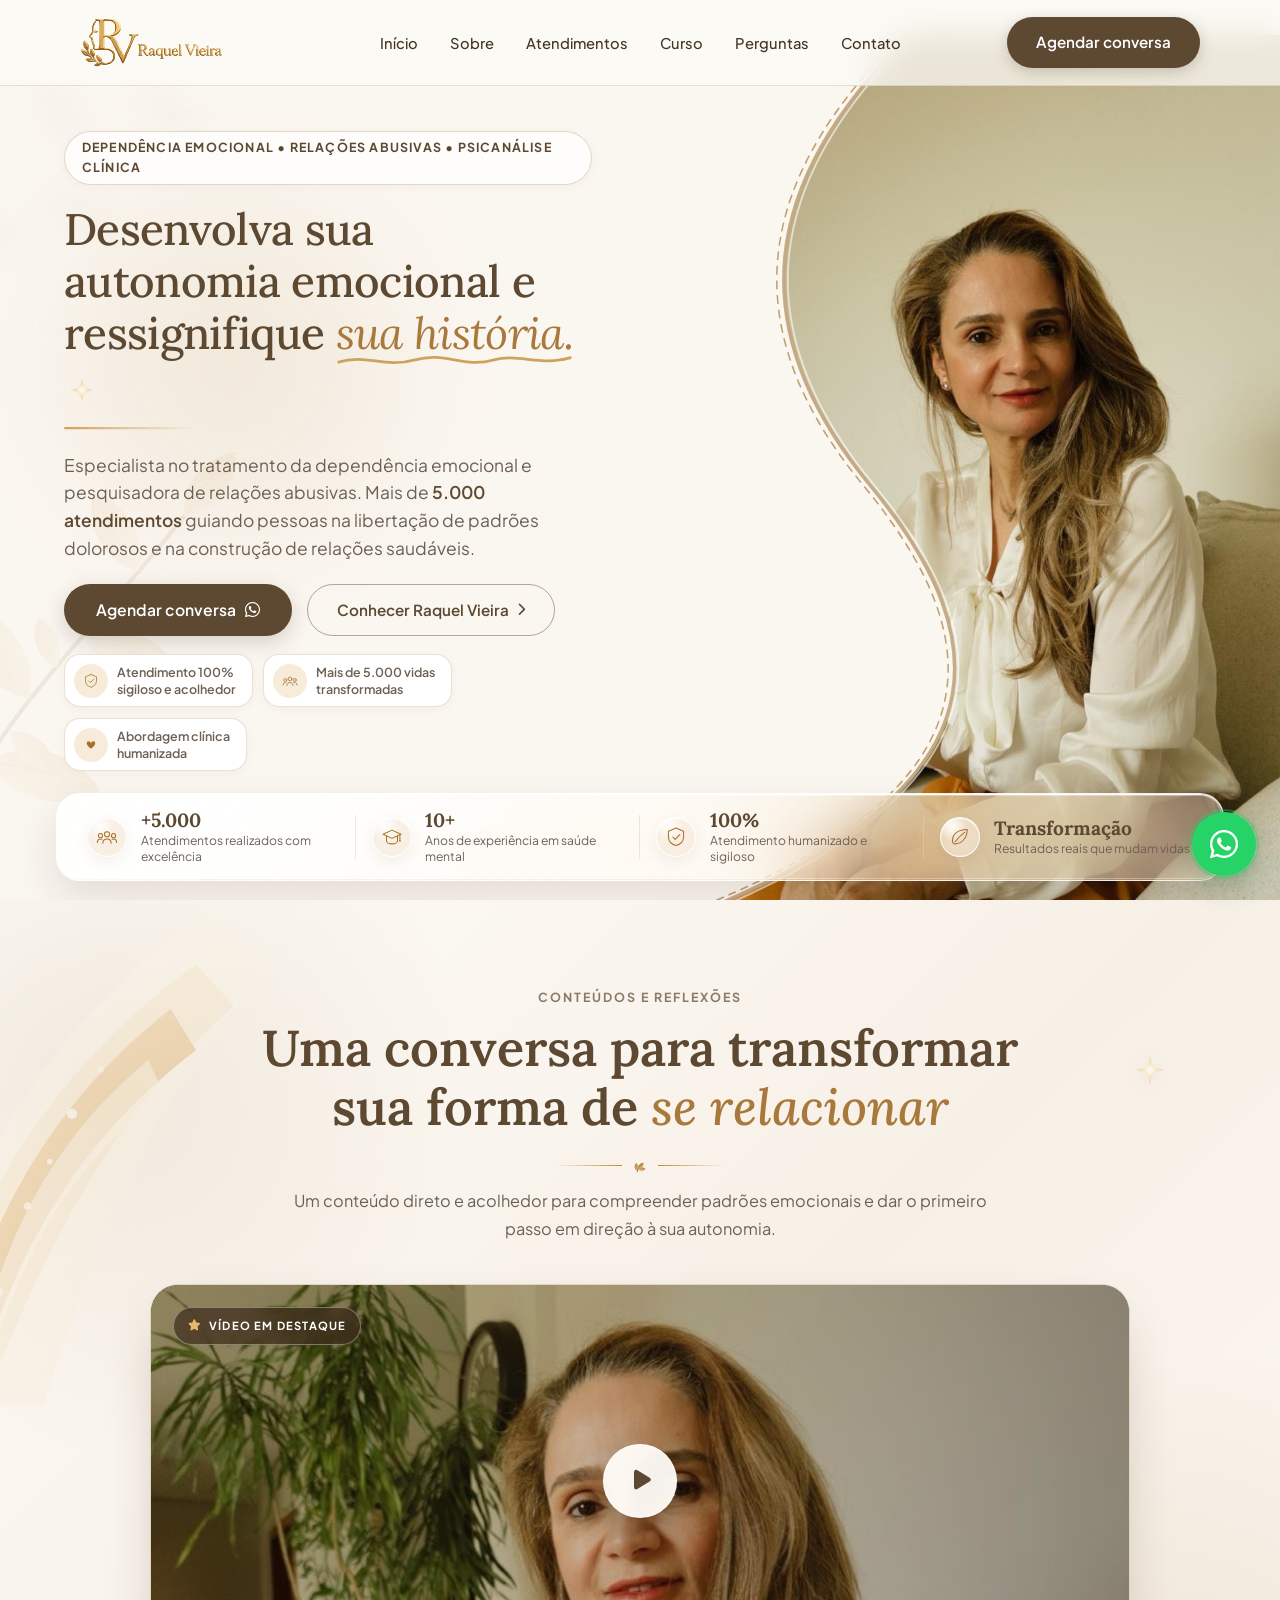
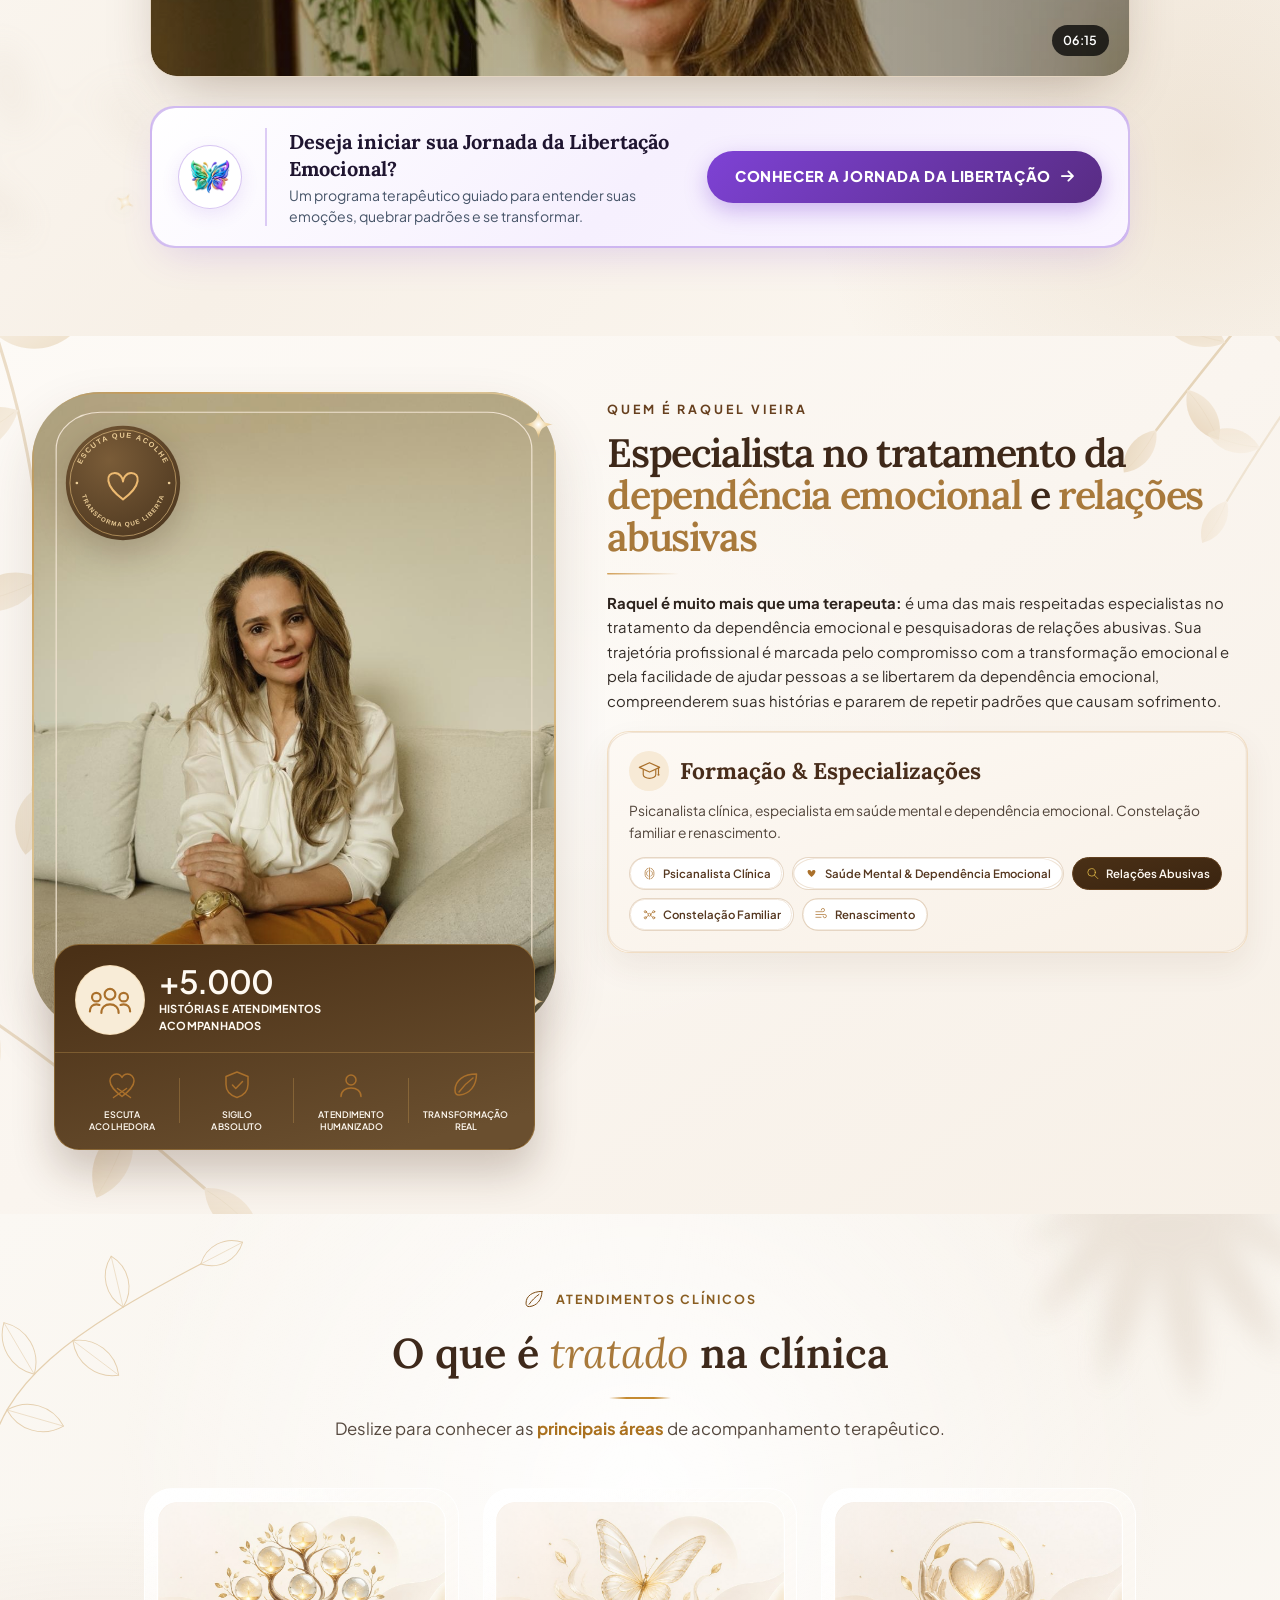
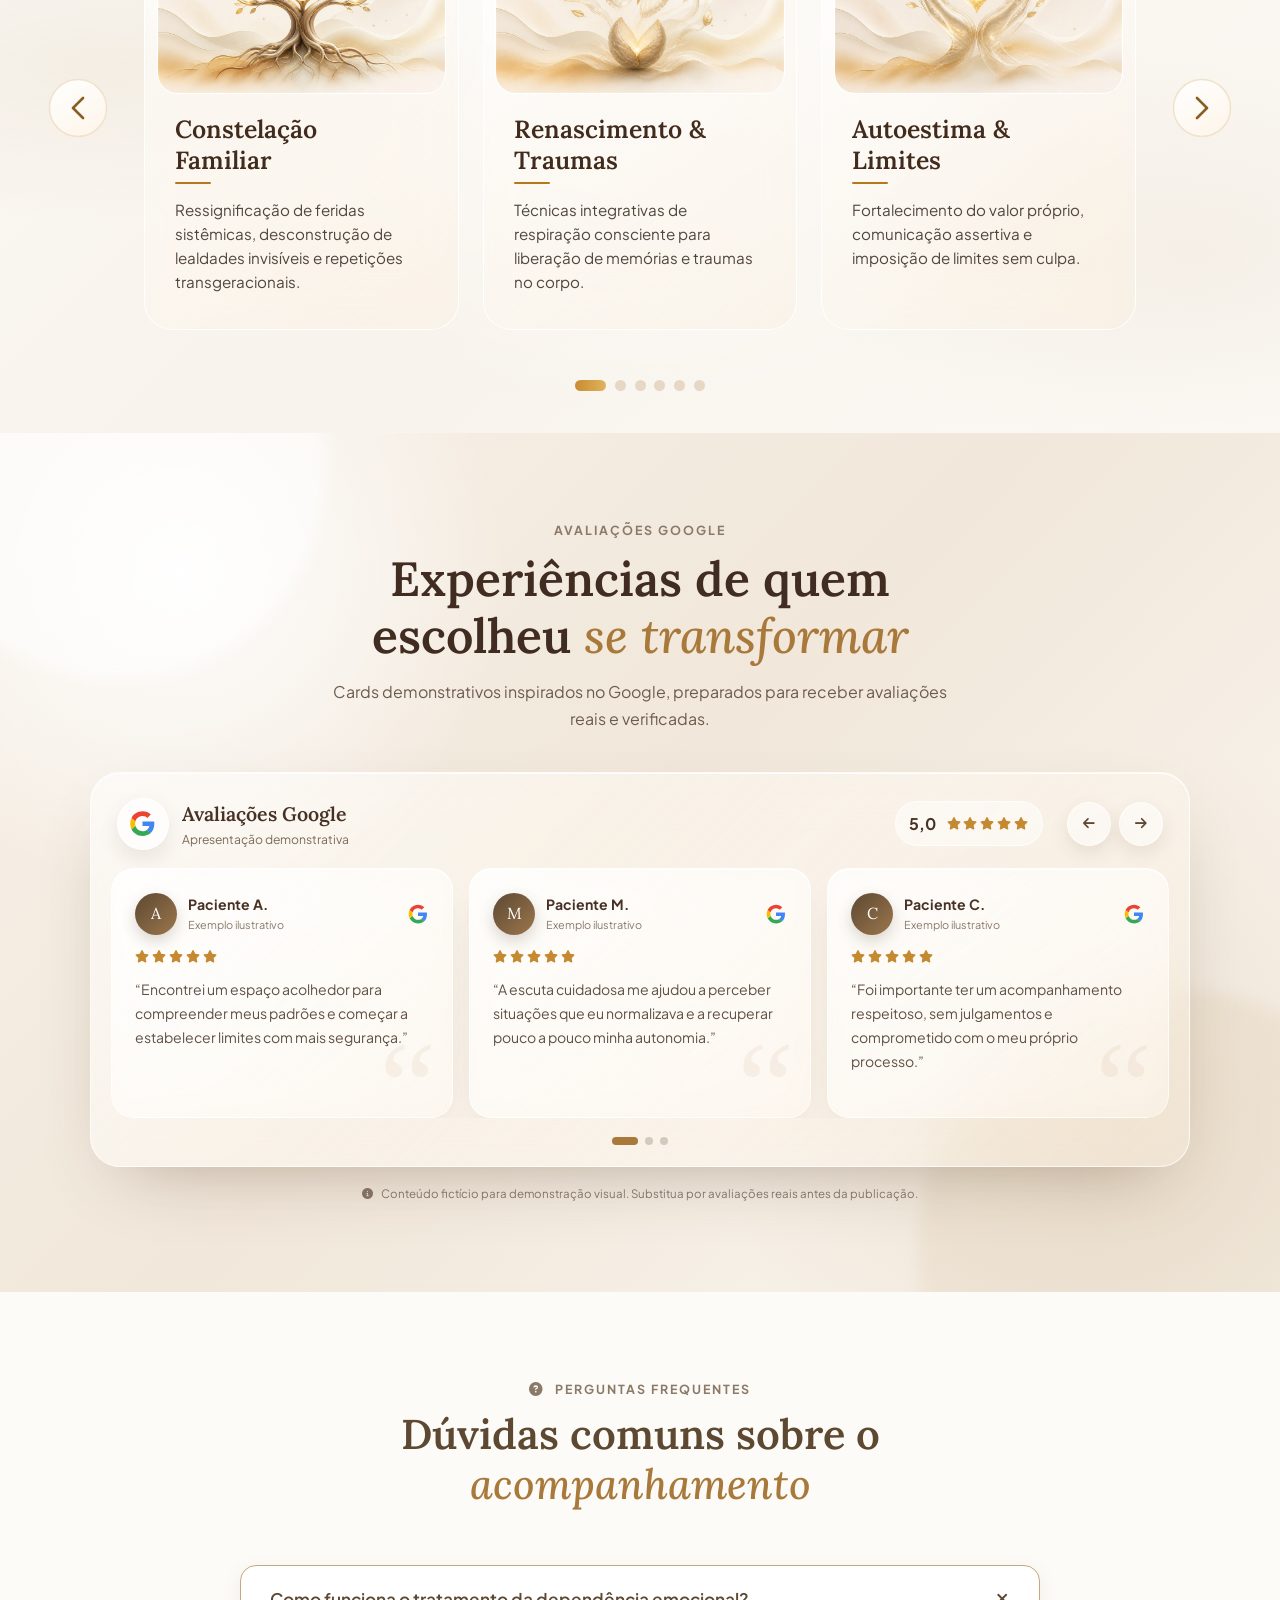
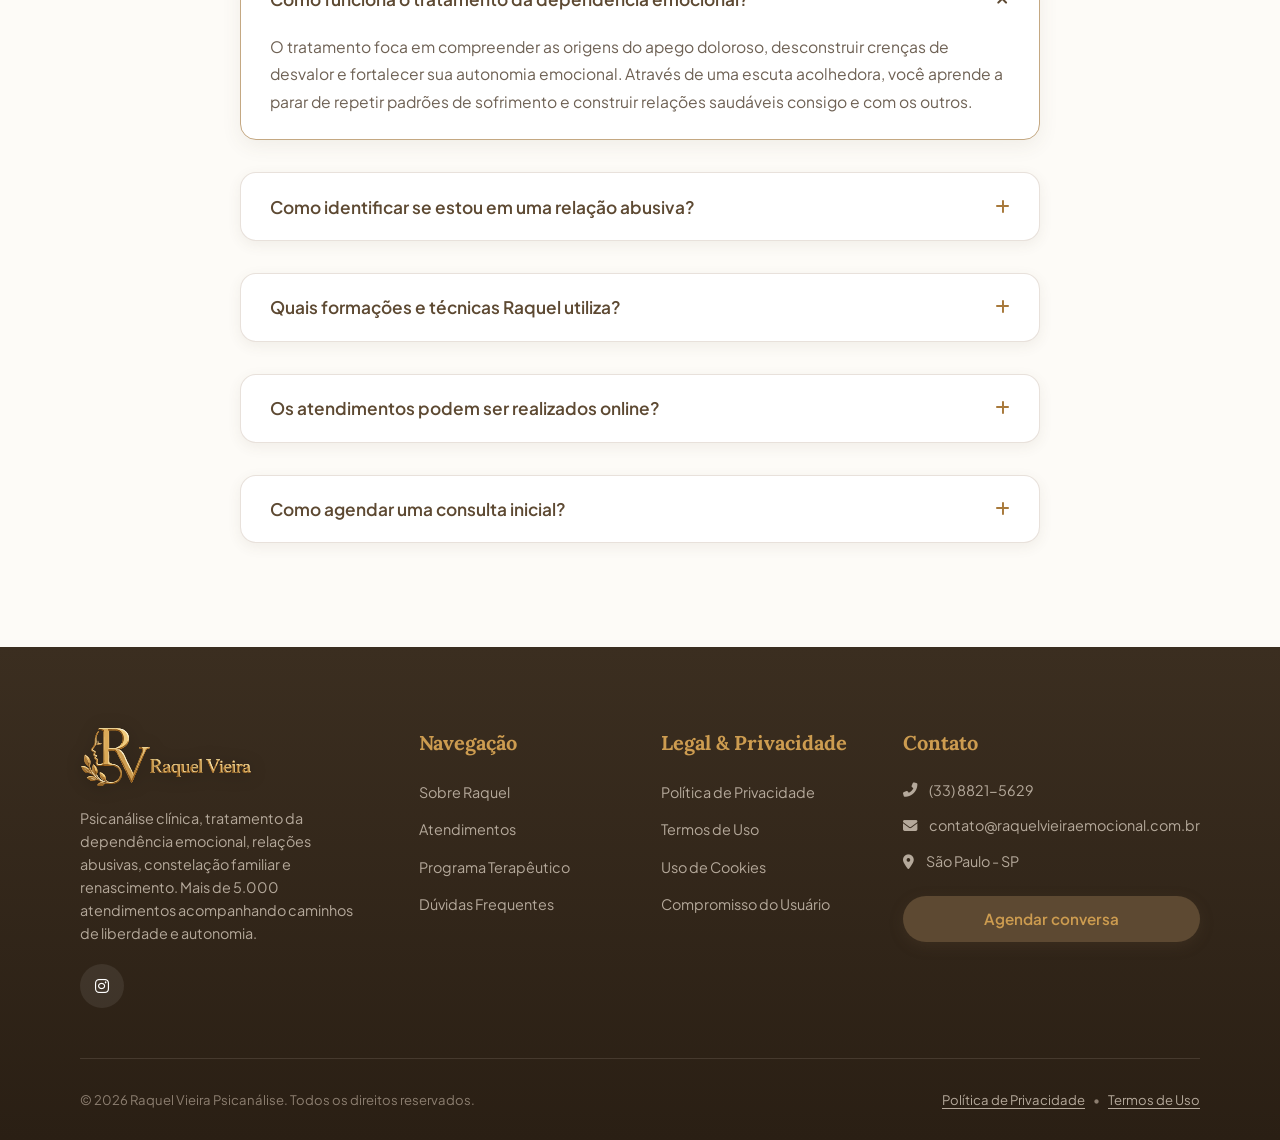
==== index.html @ 70c0dc6d "coloquei a imagem" ====
<!doctype html>
<html lang="pt-BR">
  <head>
    <meta charset="UTF-8" />
    <meta name="viewport" content="width=device-width, initial-scale=1.0" />
    <title>Raquel Vieira | Psicanálise & Acolhimento</title>
    <meta
      name="description"
      content="Um espaço de acolhimento para você se escutar e se transformar. Psicanálise com sensibilidade, ética e presença com Raquel Vieira."
    />

    <!-- Google Fonts -->
    <link rel="preconnect" href="https://fonts.googleapis.com" />
    <link rel="preconnect" href="https://fonts.gstatic.com" crossorigin />
    <link
      href="https://fonts.googleapis.com/css2?family=Lora:ital,wght@0,400;0,500;0,600;1,400;1,500&family=Libre+Caslon+Text:ital,wght@0,400;0,700;1,400&family=Plus+Jakarta+Sans:wght@300;400;500;600;700&family=Manrope:wght@300;400;500;600;700;800&display=swap"
      rel="stylesheet"
    />

    <!-- FontAwesome Icons -->
    <link rel="stylesheet" href="https://cdnjs.cloudflare.com/ajax/libs/font-awesome/6.4.0/css/all.min.css" />

    <!-- Main Stylesheet -->
    <link rel="stylesheet" href="css/styles.css" />
  </head>

  <body>
    <!-- Header & Navigation -->
    <header class="header" id="header">
      <div class="container header-container">
        <a href="#" class="logo-wrapper" title="Raquel Vieira Psicanálise">
          <img src="assets/svg/marca/raquel-vieira-logo.svg" alt="Logo Raquel Vieira" class="logo-img" />
        </a>

        <nav class="nav-center">
          <ul class="nav-menu" id="navMenu">
            <li><a href="#hero" class="nav-link">Início</a></li>
            <li><a href="#sobre" class="nav-link">Sobre</a></li>
            <li><a href="#atendimentos" class="nav-link">Atendimentos</a></li>
            <li><a href="pages/index.html" class="nav-link">Curso</a></li>
            <li><a href="#perguntas" class="nav-link">Perguntas</a></li>
            <li><a href="#contato" class="nav-link">Contato</a></li>
            <li class="mobile-cta-only">
              <a href="#" class="btn btn-primary js-open-appointment">Agendar conversa</a>
            </li>
          </ul>
        </nav>

        <div class="header-right">
          <a href="#" class="btn btn-primary header-cta-btn js-open-appointment">Agendar conversa</a>
          <button class="mobile-toggle" id="mobileToggle" aria-label="Abrir menu">
            <i class="fas fa-bars"></i>
          </button>
        </div>
      </div>
    </header>

    <main class="page-sections">
      <!-- Hero Section (Remodeled Full Width - Strict 100vh Viewport Fit) -->
      <section class="hero-full" id="hero">
        <!-- SVG ClipPath for Image S-Curve Contour -->
        <svg width="0" height="0" style="position: absolute; pointer-events: none">
          <defs>
            <clipPath id="sCurveClip" clipPathUnits="objectBoundingBox">
              <path d="M 0.12,0 C 0.02,0.32 0.20,0.68 0.03,1 L 1,1 L 1,0 Z" />
            </clipPath>
          </defs>
        </svg>

        <div class="hero-main-wrapper">
          <!-- Left Content Column -->
          <div class="hero-left-col">
            <!-- Background Ambient Glow & Botanical Shadow Decors -->
            <div class="hero-ambient-glow" aria-hidden="true"></div>
            <img src="assets/svg/compartilhados/sombra-folhas-suave.svg" alt="" class="hero-ambient-foliage" aria-hidden="true" />
            <img src="assets/svg/hero/ramo-dourado-grande.svg" alt="" class="hero-ambient-branch" aria-hidden="true" />

            <div class="hero-left-inner">
              <div class="hero-tag-pill">
                <span>DEPENDÊNCIA EMOCIONAL • RELAÇÕES ABUSIVAS • PSICANÁLISE CLÍNICA</span>
              </div>

              <h1 class="hero-title-main">
                Desenvolva sua<br />
                autonomia emocional e<br />
                ressignifique <span class="highlight-gold">sua história.</span>
                <img src="assets/svg/compartilhados/sparkle.svg" alt="" class="hero-sparkle hero-sparkle-title" aria-hidden="true" />
              </h1>

              <!-- Right Photo Column (Image Layered Behind Badges & Curve Separator Overlay) -->
              <div class="hero-right-col">
                <div class="hero-photo-container">
                  <!-- Background Photo Layer -->
                  <img src="imagens/raquel-hero.jpg" alt="Dra. Raquel Vieira - Psicanalista Especialista" class="hero-photo-img bg-photo" />

                  <!-- Organic S-Curve Partition Overlay -->
                  <div class="hero-curve-separator">
                    <svg class="curve-svg" viewBox="0 0 400 800" preserveAspectRatio="none" xmlns="http://www.w3.org/2000/svg">
                      <!-- Solid Background Filler Matching Left Column -->
                      <path d="M0,0 L270,0 C120,130 100,260 230,400 C360,540 380,680 0,800 L0,800 Z" fill="#faf6f0" />
                      <!-- Primary Elegant Gold Contour Stroke -->
                      <path d="M270,0 C120,130 100,260 230,400 C360,540 380,680 0,800" stroke="#c4a882" stroke-width="3.5" fill="none" opacity="0.95" />
                      <!-- Secondary Delicate Dashed Accent Contour -->
                      <path
                        d="M263,0 C113,130 93,260 223,400 C353,540 373,680 0,795"
                        stroke="#a8793b"
                        stroke-width="1.5"
                        stroke-dasharray="8 5"
                        fill="none"
                        opacity="0.7"
                      />
                      <!-- Soft White Inner Highlight Glow Line -->
                      <path d="M274,0 C124,130 104,260 234,400 C364,540 384,680 0,804" stroke="#ffffff" stroke-width="1.8" fill="none" opacity="0.6" />
                    </svg>
                  </div>
                </div>
              </div>

              <p class="hero-subtitle-text">
                Especialista no tratamento da dependência emocional e pesquisadora de relações abusivas. Mais de
                <strong>5.000 atendimentos</strong> guiando pessoas na libertação de padrões dolorosos e na construção de relações saudáveis.
              </p>

              <div class="hero-cta-group">
                <a href="#" class="btn btn-hero-primary js-open-appointment"> Agendar conversa <i class="fab fa-whatsapp whatsapp-icon"></i> </a>
                <a href="#sobre" class="btn btn-hero-outline">
                  Conhecer Raquel Vieira
                  <i class="fas fa-chevron-right arrow-icon"></i>
                </a>
              </div>

              <div class="hero-trust-badges">
                <div class="hero-trust-badge">
                  <span class="trust-badge-icon"><img src="assets/svg/compartilhados/icone-sigilo.svg" alt="" width="16" height="16" /></span>
                  <span class="trust-badge-text">Atendimento 100%<br />sigiloso e acolhedor</span>
                </div>
                <div class="hero-trust-badge">
                  <span class="trust-badge-icon"><img src="assets/svg/compartilhados/icone-grupo.svg" alt="" width="16" height="16" /></span>
                  <span class="trust-badge-text">Mais de 5.000 vidas<br />transformadas</span>
                </div>
                <div class="hero-trust-badge">
                  <span class="trust-badge-icon"><img src="assets/svg/sobre/icone-coracao-solido.svg" alt="" width="16" height="16" /></span>
                  <span class="trust-badge-text">Abordagem clínica<br />humanizada</span>
                </div>
              </div>
            </div>
          </div>
        </div>

        <!-- Integrated Bottom Statistics Floating Bar -->
        <div class="container hero-stats-container">
          <div class="hero-stats-bar">
            <!-- Stat Item 1 -->
            <div class="hero-stat-card">
              <div class="stat-icon-circle">
                <img src="assets/svg/compartilhados/icone-grupo.svg" alt="" width="22" height="22" />
              </div>
              <div class="stat-details">
                <h3 class="stat-main-val">+5.000</h3>
                <p class="stat-sub-text">Atendimentos realizados com excelência</p>
              </div>
            </div>

            <!-- Stat Item 2 -->
            <div class="hero-stat-card">
              <div class="stat-icon-circle">
                <img src="assets/svg/compartilhados/icone-formatura.svg" alt="" width="22" height="22" />
              </div>
              <div class="stat-details">
                <h3 class="stat-main-val">10+</h3>
                <p class="stat-sub-text">Anos de experiência em saúde mental</p>
              </div>
            </div>

            <!-- Stat Item 3 -->
            <div class="hero-stat-card">
              <div class="stat-icon-circle">
                <img src="assets/svg/compartilhados/icone-sigilo.svg" alt="" width="22" height="22" />
              </div>
              <div class="stat-details">
                <h3 class="stat-main-val">100%</h3>
                <p class="stat-sub-text">Atendimento humanizado e sigiloso</p>
              </div>
            </div>

            <!-- Stat Item 4 -->
            <div class="hero-stat-card">
              <div class="stat-icon-circle">
                <img src="assets/svg/compartilhados/icone-folha.svg" alt="" width="22" height="22" />
              </div>
              <div class="stat-details">
                <h3 class="stat-main-val">Transformação</h3>
                <p class="stat-sub-text">Resultados reais que mudam vidas</p>
              </div>
            </div>
          </div>
        </div>
      </section>

      <!-- Clinic Treatments Carousel Section (Redesigned from reference) -->
      <section class="clinic-carousel-section" id="atendimentos">
        <!-- Botanical Leaf Watermarks -->
        <img src="assets/svg/compartilhados/ramo-contorno.svg" alt="" class="section-leaf-watermark leaf-wm-left" />
        <img src="assets/svg/compartilhados/sombra-palmeira.svg" alt="" class="section-leaf-watermark leaf-wm-right" />

        <div class="container">
          <div class="section-header-center">
            <span class="section-tag">
              <img src="assets/svg/tratamentos/icone-folha.svg" alt="" class="tag-svg-icon" />
              ATENDIMENTOS CLÍNICOS
            </span>
            <h2 class="section-title">O que é <span class="highlight-gold">tratado</span> na clínica</h2>
            <p class="section-subtitle-center">Deslize para conhecer as <strong>principais áreas</strong> de acompanhamento terapêutico.</p>
          </div>

          <div class="carousel-wrapper">
            <button class="carousel-control prev-btn" id="carouselPrev" aria-label="Anterior">
              <img src="assets/svg/tratamentos/botao-anterior.svg" alt="" />
            </button>

            <div class="carousel-track-container" id="carouselTrackContainer">
              <div class="carousel-track" id="carouselTrack">
                <!-- Slide 1: Constelação Familiar -->
                <div class="carousel-slide">
                  <div class="treatment-card">
                    <div class="treatment-visual">
                      <img
                        src="imagens/tratamentos/constelacao-familiar.jpg"
                        alt="Árvore de vidro simbolizando vínculos entre gerações"
                        loading="lazy"
                        decoding="async"
                      />
                    </div>
                    <div class="treatment-card-body">
                      <h3 class="treatment-title">Constelação<br />Familiar</h3>
                      <div class="treatment-title-line"></div>
                      <p class="treatment-desc">Ressignificação de feridas sistêmicas, desconstrução de lealdades invisíveis e repetições transgeracionais.</p>
                    </div>
                  </div>
                </div>

                <!-- Slide 2: Renascimento & Traumas -->
                <div class="carousel-slide">
                  <div class="treatment-card">
                    <div class="treatment-visual">
                      <img src="imagens/tratamentos/renascimento-traumas.jpg" alt="Borboleta de vidro emergindo de um casulo" loading="lazy" decoding="async" />
                    </div>
                    <div class="treatment-card-body">
                      <h3 class="treatment-title">Renascimento &<br />Traumas</h3>
                      <div class="treatment-title-line"></div>
                      <p class="treatment-desc">Técnicas integrativas de respiração consciente para liberação de memórias e traumas no corpo.</p>
                    </div>
                  </div>
                </div>

                <!-- Slide 3: Autoestima & Limites -->
                <div class="carousel-slide">
                  <div class="treatment-card">
                    <div class="treatment-visual">
                      <img
                        src="imagens/tratamentos/autoestima-limites.jpg"
                        alt="Mãos de vidro protegendo um coração luminoso"
                        loading="lazy"
                        decoding="async"
                      />
                    </div>
                    <div class="treatment-card-body">
                      <h3 class="treatment-title">Autoestima &<br />Limites</h3>
                      <div class="treatment-title-line"></div>
                      <p class="treatment-desc">Fortalecimento do valor próprio, comunicação assertiva e imposição de limites sem culpa.</p>
                    </div>
                  </div>
                </div>

                <!-- Slide 4: Dependência Emocional -->
                <div class="carousel-slide">
                  <div class="treatment-card">
                    <div class="treatment-visual">
                      <img
                        src="imagens/tratamentos/dependencia-emocional.jpg"
                        alt="Laços de vidro se abrindo em caminhos independentes"
                        loading="lazy"
                        decoding="async"
                      />
                    </div>
                    <div class="treatment-card-body">
                      <h3 class="treatment-title">Dependência<br />Emocional</h3>
                      <div class="treatment-title-line"></div>
                      <p class="treatment-desc">Libertação de apegos dolorosos, resgate da autonomia e superação do medo de ficar sós.</p>
                    </div>
                  </div>
                </div>

                <!-- Slide 5: Relações Abusivas -->
                <div class="carousel-slide">
                  <div class="treatment-card">
                    <div class="treatment-visual">
                      <img src="imagens/tratamentos/relacoes-abusivas.jpg" alt="Escudo de vidro protegendo um novo ramo" loading="lazy" decoding="async" />
                    </div>
                    <div class="treatment-card-body">
                      <h3 class="treatment-title">Relações<br />Abusivas</h3>
                      <div class="treatment-title-line"></div>
                      <p class="treatment-desc">Identificação de manipulações (gaslighting), quebra de ciclos nocivos e reconstrução da identidade.</p>
                    </div>
                  </div>
                </div>

                <!-- Slide 6: Psicanálise & Ansiedade -->
                <div class="carousel-slide">
                  <div class="treatment-card">
                    <div class="treatment-visual">
                      <img
                        src="imagens/tratamentos/psicanalise-ansiedade.jpg"
                        alt="Silhueta de vidro com pensamentos se tornando serenos"
                        loading="lazy"
                        decoding="async"
                      />
                    </div>
                    <div class="treatment-card-body">
                      <h3 class="treatment-title">Psicanálise &<br />Ansiedade</h3>
                      <div class="treatment-title-line"></div>
                      <p class="treatment-desc">Investigação de causas inconscientes, angústias profundas e manejo do estado de alerta constante.</p>
                    </div>
                  </div>
                </div>
              </div>
            </div>

            <button class="carousel-control next-btn" id="carouselNext" aria-label="Próximo">
              <img src="assets/svg/tratamentos/botao-proximo.svg" alt="" />
            </button>
          </div>

          <!-- Pagination Dots -->
          <div class="carousel-dots" id="carouselDots"></div>
        </div>
      </section>

      <!-- About Section (Redesigned) -->
      <section class="about" id="sobre">
        <div class="container about-grid">
          <div class="about-img-col">
            <div class="about-img-box">
              <div class="about-rotating-seal">
                <img src="assets/svg/sobre/selo-circular.svg" alt="Escuta que acolhe, transforma que liberta" class="seal-svg" />
              </div>

              <img src="imagens/raquel-sobre.jpg" alt="Raquel Vieira - Especialista em Dependência Emocional" class="about-photo" />
              <img src="assets/svg/sobre/moldura-foto.svg" alt="" class="about-photo-frame" aria-hidden="true" />
              <img src="assets/svg/compartilhados/sparkle.svg" alt="" class="about-sparkle about-sparkle-top" aria-hidden="true" />
              <img src="assets/svg/compartilhados/sparkle.svg" alt="" class="about-sparkle about-sparkle-bottom" aria-hidden="true" />

              <div class="about-profile-panel">
                <div class="about-experience-badge">
                  <div class="exp-icon">
                    <img src="assets/svg/compartilhados/icone-grupo.svg" alt="" aria-hidden="true" />
                  </div>
                  <div>
                    <span class="exp-number">+5.000</span>
                    <span class="exp-text">HISTÓRIAS E ATENDIMENTOS ACOMPANHADOS</span>
                  </div>
                </div>

                <div class="about-values-row">
                  <div class="about-value-item">
                    <div class="about-value-icon">
                      <img src="assets/svg/sobre/icone-escuta-acolhedora.svg" alt="" aria-hidden="true" />
                    </div>
                    <span>ESCUTA<br />ACOLHEDORA</span>
                  </div>
                  <div class="about-value-item">
                    <div class="about-value-icon">
                      <img src="assets/svg/compartilhados/icone-sigilo.svg" alt="" aria-hidden="true" />
                    </div>
                    <span>SIGILO<br />ABSOLUTO</span>
                  </div>
                  <div class="about-value-item">
                    <div class="about-value-icon">
                      <img src="assets/svg/sobre/icone-usuario.svg" alt="" aria-hidden="true" />
                    </div>
                    <span>ATENDIMENTO<br/>HUMANIZADO</span>
                  </div>
                  <div class="about-value-item">
                    <div class="about-value-icon">
                      <img src="assets/svg/compartilhados/icone-folha.svg" alt="" aria-hidden="true" />
                    </div>
                    <span>TRANSFORMAÇÃO<br/>REAL</span>
                  </div>
                </div>
              </div>
            </div>
          </div>

          <div class="about-content">
            <span class="section-tag">QUEM É RAQUEL VIEIRA</span>
            <h2 class="section-title">
              Especialista no tratamento da
              <span class="highlight-gold">dependência emocional</span> e
              <span class="highlight-gold">relações abusivas</span>
            </h2>

            <p class="about-text Highlight-lead">
              <strong>Raquel é muito mais que uma terapeuta:</strong> é uma das mais respeitadas especialistas no tratamento da dependência emocional e
              pesquisadoras de relações abusivas. Sua trajetória profissional é marcada pelo compromisso com a transformação emocional e pela facilidade de
              ajudar pessoas a se libertarem da dependência emocional, compreenderem suas histórias e pararem de repetir padrões que causam sofrimento.
            </p>

            <div class="formacao-box">
              <h3 class="formacao-title">
                <span class="formacao-title-icon"><img src="assets/svg/compartilhados/icone-formatura.svg" alt="" aria-hidden="true" /></span>
                Formação & Especializações
              </h3>
              <p class="formacao-desc">Psicanalista clínica, especialista em saúde mental e dependência emocional. Constelação familiar e renascimento.</p>
              <div class="formacao-tags">
                <span class="tag-pill"><img src="assets/svg/sobre/icone-psicanalise.svg" alt="" aria-hidden="true" /> Psicanalista Clínica</span>
                <span class="tag-pill"
                  ><img src="assets/svg/sobre/icone-coracao-solido.svg" alt="" aria-hidden="true" /> Saúde Mental & Dependência Emocional</span
                >
                <span class="tag-pill"><img src="assets/svg/sobre/icone-lupa.svg" alt="" aria-hidden="true" /> Relações Abusivas</span>
                <span class="tag-pill"><img src="assets/svg/sobre/icone-constelacao.svg" alt="" aria-hidden="true" /> Constelação Familiar</span>
                <span class="tag-pill"><img src="assets/svg/sobre/icone-renascimento.svg" alt="" aria-hidden="true" /> Renascimento</span>
              </div>
            </div>
          </div>
        </div>
      </section>

      <!-- Reflections / Content Section -->
      <section class="reflections">
        <img src="assets/svg/compartilhados/sombra-folhas-suave.svg" alt="" class="reflections-decor reflections-decor-shadow" aria-hidden="true" />
        <img src="assets/svg/compartilhados/sparkle.svg" alt="" class="reflections-decor reflections-sparkle reflections-sparkle-top" aria-hidden="true" />
        <img src="assets/svg/compartilhados/sparkle.svg" alt="" class="reflections-decor reflections-sparkle reflections-sparkle-bottom" aria-hidden="true" />
        <div class="container">
          <div class="section-header-center">
            <span class="section-tag">CONTEÚDOS E REFLEXÕES</span>
            <h2 class="section-title">
              Uma conversa para transformar sua forma de
              <em class="title-italic-gold">se relacionar</em>
            </h2>
            <span class="reflections-divider" aria-hidden="true">
              <span></span>
              <img src="assets/svg/compartilhados/icone-ramo-eyebrow.svg" alt="" />
              <span></span>
            </span>
            <p class="reflections-intro">
              Um conteúdo direto e acolhedor para compreender padrões emocionais e dar o primeiro passo em direção à sua autonomia.
            </p>
          </div>

          <div class="video-grid featured-video-grid">
            <a
              href="#"
              class="video-card video-featured-card js-open-video"
              data-video-title="Como libertar-se da dependência emocional"
              aria-label="Assistir ao vídeo: Como libertar-se da dependência emocional"
            >
              <div class="video-thumb-container video-featured-visual">
                <img src="imagens/thumb-1.jpg" alt="Como libertar-se da dependência emocional" />
                <span class="video-feature-label"><i class="fas fa-star" aria-hidden="true"></i> VÍDEO EM DESTAQUE</span>
                <div class="play-overlay-btn"><i class="fas fa-play"></i></div>
                <span class="video-duration">06:15</span>
              </div>
            </a>
          </div>

          <div class="reflections-appointment">
            <span class="reflections-appointment-icon" aria-hidden="true">
              <img src="logoOFC/icone-vendas.png" alt="Borboleta Jornada da Libertação" />
            </span>
            <div class="reflections-appointment-copy">
              <strong>Deseja iniciar sua Jornada da Libertação Emocional?</strong>
              <span>Um programa terapêutico guiado para entender suas emoções, quebrar padrões e se transformar.</span>
            </div>
            <a href="pages/index.html" class="btn reflections-appointment-btn">
              Conhecer a Jornada da Libertação
              <i class="fas fa-arrow-right" aria-hidden="true"></i>
            </a>
          </div>
        </div>
      </section>

      <!-- Demonstrative Google Reviews Section -->
      <section class="google-reviews-section" id="avaliacoes" aria-labelledby="googleReviewsTitle">
        <div class="container">
          <div class="section-header-center google-reviews-heading">
            <span class="section-tag google-reviews-tag"> AVALIAÇÕES GOOGLE </span>
            <h2 class="section-title" id="googleReviewsTitle">
              Experiências de quem<br />
              escolheu <em class="title-italic-gold">se transformar</em>
            </h2>
            <p>Cards demonstrativos inspirados no Google, preparados para receber avaliações reais e verificadas.</p>
          </div>

          <div class="google-reviews-glass">
            <div class="google-reviews-summary">
              <div class="google-summary-brand">
                <span class="google-logo-orb"><img src="assets/svg/avaliacoes/google-g.svg" alt="Google" /></span>
                <div>
                  <strong>Avaliações Google</strong>
                  <span>Apresentação demonstrativa</span>
                </div>
              </div>

              <div class="google-summary-rating" aria-label="Nota demonstrativa 5 de 5">
                <strong>5,0</strong>
                <span class="google-stars" aria-hidden="true">
                  <i class="fas fa-star"></i><i class="fas fa-star"></i><i class="fas fa-star"></i><i class="fas fa-star"></i><i class="fas fa-star"></i>
                </span>
              </div>

              <div class="google-reviews-controls">
                <button type="button" id="googleReviewPrev" aria-label="Avaliação anterior">
                  <i class="fas fa-arrow-left" aria-hidden="true"></i>
                </button>
                <button type="button" id="googleReviewNext" aria-label="Próxima avaliação">
                  <i class="fas fa-arrow-right" aria-hidden="true"></i>
                </button>
              </div>
            </div>

            <div class="google-reviews-viewport" id="googleReviewsViewport">
              <div class="google-reviews-track" id="googleReviewsTrack">
                <article class="google-review-card">
                  <div class="google-review-person">
                    <span class="google-review-avatar">A</span>
                    <div><strong>Paciente A.</strong><span>Exemplo ilustrativo</span></div>
                    <img src="assets/svg/avaliacoes/google-g.svg" alt="" aria-hidden="true" />
                  </div>
                  <div class="google-review-stars" aria-label="5 de 5 estrelas">
                    <i class="fas fa-star"></i><i class="fas fa-star"></i><i class="fas fa-star"></i><i class="fas fa-star"></i><i class="fas fa-star"></i>
                  </div>
                  <p>“Encontrei um espaço acolhedor para compreender meus padrões e começar a estabelecer limites com mais segurança.”</p>
                </article>

                <article class="google-review-card">
                  <div class="google-review-person">
                    <span class="google-review-avatar">M</span>
                    <div><strong>Paciente M.</strong><span>Exemplo ilustrativo</span></div>
                    <img src="assets/svg/avaliacoes/google-g.svg" alt="" aria-hidden="true" />
                  </div>
                  <div class="google-review-stars" aria-label="5 de 5 estrelas">
                    <i class="fas fa-star"></i><i class="fas fa-star"></i><i class="fas fa-star"></i><i class="fas fa-star"></i><i class="fas fa-star"></i>
                  </div>
                  <p>“A escuta cuidadosa me ajudou a perceber situações que eu normalizava e a recuperar pouco a pouco minha autonomia.”</p>
                </article>

                <article class="google-review-card">
                  <div class="google-review-person">
                    <span class="google-review-avatar">C</span>
                    <div><strong>Paciente C.</strong><span>Exemplo ilustrativo</span></div>
                    <img src="assets/svg/avaliacoes/google-g.svg" alt="" aria-hidden="true" />
                  </div>
                  <div class="google-review-stars" aria-label="5 de 5 estrelas">
                    <i class="fas fa-star"></i><i class="fas fa-star"></i><i class="fas fa-star"></i><i class="fas fa-star"></i><i class="fas fa-star"></i>
                  </div>
                  <p>“Foi importante ter um acompanhamento respeitoso, sem julgamentos e comprometido com o meu próprio processo.”</p>
                </article>

                <article class="google-review-card">
                  <div class="google-review-person">
                    <span class="google-review-avatar">L</span>
                    <div><strong>Paciente L.</strong><span>Exemplo ilustrativo</span></div>
                    <img src="assets/svg/avaliacoes/google-g.svg" alt="" aria-hidden="true" />
                  </div>
                  <div class="google-review-stars" aria-label="5 de 5 estrelas">
                    <i class="fas fa-star"></i><i class="fas fa-star"></i><i class="fas fa-star"></i><i class="fas fa-star"></i><i class="fas fa-star"></i>
                  </div>
                  <p>“Hoje consigo reconhecer melhor minhas necessidades e tomar decisões com mais clareza, consciência e tranquilidade.”</p>
                </article>

                <article class="google-review-card">
                  <div class="google-review-person">
                    <span class="google-review-avatar">R</span>
                    <div><strong>Paciente R.</strong><span>Exemplo ilustrativo</span></div>
                    <img src="assets/svg/avaliacoes/google-g.svg" alt="" aria-hidden="true" />
                  </div>
                  <div class="google-review-stars" aria-label="5 de 5 estrelas">
                    <i class="fas fa-star"></i><i class="fas fa-star"></i><i class="fas fa-star"></i><i class="fas fa-star"></i><i class="fas fa-star"></i>
                  </div>
                  <p>“O processo trouxe novas perspectivas sobre minha história e me ajudou a construir relações mais saudáveis.”</p>
                </article>
              </div>
            </div>

            <div class="google-reviews-dots" id="googleReviewDots" aria-label="Navegação das avaliações"></div>
          </div>

          <p class="google-reviews-disclaimer">
            <i class="fas fa-circle-info" aria-hidden="true"></i> Conteúdo fictício para demonstração visual. Substitua por avaliações reais antes da
            publicação.
          </p>
        </div>
      </section>

      <!-- FAQ Section -->
      <section class="faq" id="perguntas" style="position: relative; overflow: hidden">
        <div class="container">
          <div class="section-header-center">
            <span class="section-tag"><i class="fas fa-circle-question"></i> PERGUNTAS FREQUENTES</span>
            <h2 class="section-title">
              Dúvidas comuns sobre o
              <em class="title-italic-gold">acompanhamento</em>
            </h2>
          </div>

          <div class="faq-wrapper">
            <div class="faq-item active">
              <button class="faq-question">
                <span>Como funciona o tratamento da dependência emocional?</span>
                <i class="fas fa-plus faq-icon"></i>
              </button>
              <div class="faq-answer">
                <p>
                  O tratamento foca em compreender as origens do apego doloroso, desconstruir crenças de desvalor e fortalecer sua autonomia emocional. Através
                  de uma escuta acolhedora, você aprende a parar de repetir padrões de sofrimento e construir relações saudáveis consigo e com os outros.
                </p>
              </div>
            </div>

            <div class="faq-item">
              <button class="faq-question">
                <span>Como identificar se estou em uma relação abusiva?</span>
                <i class="fas fa-plus faq-icon"></i>
              </button>
              <div class="faq-answer">
                <p>
                  Relações abusivas vão muito além da violência física — envolvem manipulação psicológica, invalidação de sentimentos e perda gradual de
                  autonomia. No espaço terapêutico, analisamos com ética e sigilo a sua história para que você possa retomar o controle da sua vida.
                </p>
              </div>
            </div>

            <div class="faq-item">
              <button class="faq-question">
                <span>Quais formações e técnicas Raquel utiliza?</span>
                <i class="fas fa-plus faq-icon"></i>
              </button>
              <div class="faq-answer">
                <p>
                  Raquel Vieira é psicanalista clínica, especialista em saúde mental e dependência emocional, com formação e atuação em Constelação Familiar e
                  Renascimento (Rebirthing), integrando saberes para uma transformação profunda.
                </p>
              </div>
            </div>

            <div class="faq-item">
              <button class="faq-question">
                <span>Os atendimentos podem ser realizados online?</span>
                <i class="fas fa-plus faq-icon"></i>
              </button>
              <div class="faq-answer">
                <p>
                  Sim! Os atendimentos são oferecidos tanto na modalidade presencial quanto online (via videochamada segura e sigilosa), garantindo o mesmo
                  nível de acolhimento e privacidade para pacientes no Brasil e no exterior.
                </p>
              </div>
            </div>

            <div class="faq-item">
              <button class="faq-question">
                <span>Como agendar uma consulta inicial?</span>
                <i class="fas fa-plus faq-icon"></i>
              </button>
              <div class="faq-answer">
                <p>
                  Basta clicar em qualquer botão "Agendar conversa" na página para entrar em contato diretamente via WhatsApp ou preencher o formulário rápido
                  de agendamento.
                </p>
              </div>
            </div>
          </div>
        </div>
      </section>
    </main>

    <!-- Footer -->
    <footer class="footer" id="contato">
      <div class="container">
        <div class="footer-top">
          <div class="footer-brand">
            <img src="assets/svg/marca/raquel-vieira-logo.svg" alt="Raquel Vieira" class="logo-img" />
            <p>
              Psicanálise clínica, tratamento da dependência emocional, relações abusivas, constelação familiar e renascimento. Mais de 5.000 atendimentos
              acompanhando caminhos de liberdade e autonomia.
            </p>
            <div class="social-links" style="margin-top: 1.2rem">
              <a
                href="https://www.instagram.com/raquelvieiraterapeuta?utm_source=ig_web_button_share_sheet&igsi=ZDNlZDc0MzIxNw=="
                class="social-icon"
                title="Instagram"
                target="_blank"
                rel="noopener noreferrer"
                ><i class="fab fa-instagram"></i
              ></a>
            </div>
          </div>

          <div>
            <h4 class="footer-column-title">Navegação</h4>
            <ul class="footer-links">
              <li><a href="#sobre">Sobre Raquel</a></li>
              <li><a href="#atendimentos">Atendimentos</a></li>
              <li><a href="pages/index.html">Programa Terapêutico</a></li>
              <li><a href="#perguntas">Dúvidas Frequentes</a></li>
            </ul>
          </div>

          <div>
            <h4 class="footer-column-title">Legal & Privacidade</h4>
            <ul class="footer-links">
              <li><a href="pages/termos-privacidade.html#privacidade">Política de Privacidade</a></li>
              <li><a href="pages/termos-privacidade.html#termos">Termos de Uso</a></li>
              <li><a href="pages/termos-privacidade.html#cookies">Uso de Cookies</a></li>
              <li><a href="pages/termos-privacidade.html#compromisso">Compromisso do Usuário</a></li>
            </ul>
          </div>

          <div>
            <h4 class="footer-column-title">Contato</h4>
            <ul class="contact-info">
              <li><i class="fas fa-phone-alt"></i> (33) 8821-5629</li>
              <li>
                <i class="fas fa-envelope"></i>
                contato@raquelvieiraemocional.com.br
              </li>
              <li><i class="fas fa-map-marker-alt"></i> São Paulo - SP</li>
            </ul>
            <div style="margin-top: 1.4rem">
              <button class="btn btn-footer js-open-appointment" style="width: 100%">Agendar conversa</button>
            </div>
          </div>
        </div>

        <div class="footer-bottom">
          <div>© 2026 Raquel Vieira Psicanálise. Todos os direitos reservados.</div>
          <div class="footer-bottom-links">
            <a href="pages/termos-privacidade.html#privacidade">Política de Privacidade</a> • 
            <a href="pages/termos-privacidade.html#termos">Termos de Uso</a>
          </div>
        </div>
      </div>
    </footer>

    <!-- Floating WhatsApp Button -->
    <a
      href="https://wa.me/553388215629?text=Ol%C3%A1%2C%20gostaria%20de%20agendar%20uma%20conversa."
      class="whatsapp-float"
      target="_blank"
      rel="noopener noreferrer"
      aria-label="Conversar pelo WhatsApp"
      title="Conversar pelo WhatsApp"
    >
      <i class="fab fa-whatsapp" aria-hidden="true"></i>
    </a>

    <!-- Appointment Modal -->
    <div class="modal-backdrop" id="appointmentModal">
      <div class="modal-card">
        <button class="modal-close js-close-modal" aria-label="Fechar">
          <i class="fas fa-times"></i>
        </button>
        <h3 class="modal-title">Agendar conversa</h3>
        <p class="modal-desc">Preencha seus dados para iniciar seu contato direto via WhatsApp com a Dra. Raquel Vieira.</p>

        <form id="appointmentForm">
          <div class="form-group">
            <label for="fieldName" class="form-label">Nome Completo</label>
            <input type="text" id="fieldName" class="form-input" placeholder="Seu nome" required />
          </div>

          <div class="form-group">
            <label for="fieldPhone" class="form-label">Telefone / WhatsApp</label>
            <input type="tel" id="fieldPhone" class="form-input" placeholder="(11) 99999-9999" required />
          </div>

          <div class="form-group">
            <label for="fieldMessage" class="form-label">Mensagem (opcional)</label>
            <textarea id="fieldMessage" class="form-input" placeholder="Como posso te ajudar no momento?"></textarea>
          </div>

          <button type="submit" class="btn btn-primary" style="width: 100%">Enviar mensagem no WhatsApp <i class="fab fa-whatsapp"></i></button>
        </form>
      </div>
    </div>

    <!-- Video Modal -->
    <div class="modal-backdrop" id="videoModal">
      <div class="modal-card video-modal-card">
        <button class="modal-close js-close-modal" aria-label="Fechar" style="color: #fff">
          <i class="fas fa-times"></i>
        </button>
        <h3 class="modal-title" style="color: #fff; text-align: center">Vídeo de Apresentação</h3>
        <div class="video-player-frame">
          <i class="fas fa-circle-notch fa-spin" style="font-size: 2.5rem; color: var(--c-sand)"></i>
          <p style="font-size: 0.95rem; color: var(--c-sand)">Carregando apresentação...</p>
        </div>
      </div>
    </div>

    <!-- Interactive Detail Modal -->
    <div class="modal-backdrop" id="detailModal">
      <div class="modal-card detail-modal-card">
        <button class="modal-close js-close-modal" aria-label="Fechar">
          <i class="fas fa-times"></i>
        </button>
        <div class="detail-modal-header">
          <div class="detail-modal-icon" id="detailModalIcon">
            <i class="fas fa-sparkles"></i>
          </div>
          <div>
            <span class="detail-modal-category" id="detailModalCategory">ÁREA DE ATUAÇÃO</span>
            <h3 class="detail-modal-title" id="detailModalTitle">Título</h3>
          </div>
        </div>
        <div class="detail-modal-body">
          <p id="detailModalDesc" class="detail-modal-desc">Descrição...</p>

          <div class="detail-highlights-box">
            <h4><i class="fas fa-check-circle"></i> O que é trabalhado neste acompanhamento:</h4>
            <ul id="detailModalList" class="detail-modal-list">
              <!-- Dynamic items populated via JS -->
            </ul>
          </div>
        </div>
        <div class="detail-modal-footer">
          <button class="btn btn-primary js-open-appointment" style="width: 100%">Agendar conversa sobre este tema <i class="fab fa-whatsapp"></i></button>
        </div>
      </div>
    </div>

  <!-- Privacy Policy Modal -->
  <div class="modal-backdrop" id="privacyModal" role="dialog" aria-modal="true" aria-labelledby="privacyModalTitle">
    <div class="modal-card privacy-modal-card">
      <button class="modal-close js-close-modal" aria-label="Fechar">
        <i class="fas fa-times"></i>
      </button>
      <div class="privacy-modal-header">
        <div class="privacy-modal-icon">
          <i class="fas fa-shield-alt"></i>
        </div>
        <div>
          <span class="detail-modal-category">TRANSPARÊNCIA E ÉTICA</span>
          <h3 class="modal-title" id="privacyModalTitle" style="margin-bottom: 0;">Política de Privacidade & Cookies</h3>
        </div>
      </div>
      <div class="privacy-modal-body">
        <h4>1. Compromisso com a sua Privacidade</h4>
        <p>Valorizamos a sua privacidade e o sigilo absoluto. Suas informações e dados de navegação são tratados em estrita conformidade com a Lei Geral de Proteção de Dados (LGPD - Lei nº 13.709/2018) e os princípios éticos da prática psicanalítica.</p>
        
        <h4>2. O que são e como usamos Cookies?</h4>
        <p>Cookies são pequenos arquivos salvos no seu dispositivo para registrar preferências e gerar estatísticas anônimas de visitas, garantindo que o site funcione com rapidez, segurança e proporcione a melhor experiência de navegação.</p>
        
        <h4>3. Coleta e Tratamento de Informações</h4>
        <p>Os dados preenchidos nos formulários de contato ou direcionados para agendamento via WhatsApp são utilizados única e exclusivamente para o contato direto e atendimento clínico com a Dra. Raquel Vieira. Não realizamos qualquer compartilhamento com terceiros.</p>
        
        <h4>4. Seus Direitos</h4>
        <p>Você pode, a qualquer momento, solicitar esclarecimentos sobre o tratamento dos seus dados ou a exclusão de qualquer registro de contato através do e-mail: <strong>contato@raquelvieiraemocional.com.br</strong>.</p>
      <div class="privacy-modal-footer" style="display: flex; gap: 12px; flex-wrap: wrap;">
        <a href="pages/termos-privacidade.html" class="btn" style="background: var(--c-bg-alt); color: var(--c-dark); border: 1px solid rgba(188, 170, 151, 0.5); flex: 1; text-align: center; text-decoration: none; font-size: 0.88rem;">Ver Termos Completos <i class="fas fa-arrow-up-right-from-square" style="font-size: 0.75rem;"></i></a>
        <button type="button" class="btn btn-primary js-close-modal" style="flex: 1; font-size: 0.88rem;">Entendi e Concordo</button>
      </div>
    </div>
  </div>

  <!-- 5-Second Course Transition Loading Screen Overlay -->
  <div class="course-transition-overlay" id="courseTransitionOverlay" aria-hidden="true">
    <div class="transition-content-box">
      <div class="transition-logo-circle">
        <img src="logoOFC/icone-vendas.png" alt="Borboleta Jornada da Libertação" class="transition-logo-img" />
      </div>

      <h3 class="transition-title">Jornada da Libertação Emocional</h3>
      
      <p class="transition-subtitle" id="transitionStatusText">
        Preparando a sua experiência de transformação...
      </p>

      <div class="transition-progress-wrapper">
        <div class="transition-progress-bar" id="transitionProgressBar"></div>
      </div>

      <div class="transition-timer-badge">
        <i class="fas fa-spinner fa-spin"></i>
        <span id="transitionTimerBadgeText">Redirecionando em <strong id="transitionTimerCount">1</strong>s...</span>
      </div>
    </div>
  </div>

  <!-- Floating Cookie Consent Popup Card -->
  <div class="cookie-banner floating-cookie" id="cookieBanner" role="region" aria-label="Aviso de Cookies">
    <div class="cookie-banner-container">
      <div class="cookie-banner-header">
        <span class="cookie-banner-icon"><i class="fas fa-cookie-bite"></i></span>
        <span class="cookie-banner-heading">Privacidade & Cookies</span>
      </div>
      <p class="cookie-banner-text">
        <strong>Cookies:</strong> a gente guarda estatísticas de visitas para melhorar sua experiência de navegação. Ao continuar, você concorda com nossa <a href="#" class="cookie-policy-link" id="cookiePolicyBtn">política de privacidade</a>.
      </p>
      <div class="cookie-banner-actions">
        <button type="button" class="cookie-banner-btn" id="cookieAcceptBtn">
          CONCORDAR E FECHAR
        </button>
      </div>
    </div>
  </div>

  <!-- Main JavaScript File -->
  <script src="js/main.js"></script>
</body>
</html>
---- css/styles.css ----
/* ==========================================================================

   Raquel Vieira - Psicanálise & Acolhimento

   Design System & Main Stylesheet

   Palette:

   - #5d4932 (Primary Dark Coffee)

   - #8c7a68 (Medium Warm Taupe)

   - #a39282 (Muted Warm Taupe)

   - #bcaa97 (Soft Tan)

   - #d4c4b3 (Light Sand / Beige)

   ========================================================================== */

:root {
  /* Color Palette */
  --c-dark: #5d4932;
  --c-medium: #8c7a68;
  --c-taupe: #a39282;
  --c-tan: #bcaa97;
  --c-sand: #d4c4b3;
  /* Derived & Functional Colors */
  --c-bg: #fdfbf7;
  --c-bg-alt: #f7f3ed;
  --c-card: #ffffff;
  --c-text-primary: #423527;
  --c-text-secondary: #6e6154;
  --c-text-light: #8e8073;
  --c-border: rgba(188, 170, 151, 0.35);
  --c-shadow: rgba(93, 73, 50, 0.08);
  --c-gold: #c9a468;
  /* Typography */
  --ff-title: "Lora", "Libre Caslon Text", "Cormorant Garamond", Georgia, serif;
  --ff-body: "Plus Jakarta Sans", -apple-system, BlinkMacSystemFont, sans-serif;
  /* Spacing & Radii */
  --radius-sm: 8px;
  --radius-md: 16px;
  --radius-lg: 24px;
  --radius-pill: 50px;
  --transition: all 0.3s cubic-bezier(0.25, 0.8, 0.25, 1);
}

/* Reset & Base Styles */

*,
*::before,
*::after {
  box-sizing: border-box;
  margin: 0;
  padding: 0;
}

html {
  scroll-behavior: smooth;
  scroll-padding-top: 85px;
  font-size: 16px;
}

section {
  scroll-margin-top: 85px;
}

body {
  font-family: var(--ff-body);
  background-color: var(--c-bg);
  color: var(--c-text-primary);
  line-height: 1.6;
  overflow-x: hidden;
  -webkit-font-smoothing: antialiased;
}

a {
  color: inherit;
  text-decoration: none;
}

img {
  max-width: 100%;
  height: auto;
  display: block;
}

button {
  font-family: inherit;
  cursor: pointer;
  border: none;
  background: none;
}

/* Editorial section order */
.page-sections {
  display: flex;
  flex-direction: column;
}

.page-sections .hero-full {
  order: 1;
}

.page-sections .reflections {
  order: 2;
}

.page-sections .about {
  order: 3;
}

.page-sections .clinic-carousel-section {
  order: 4;
}

.page-sections .google-reviews-section {
  order: 5;
}

.page-sections .faq {
  order: 6;
}

/* Container */

.container {
  width: 90%;
  max-width: 1200px;
  margin: 0 auto;
  padding: 0 1rem;
}

/* Buttons */

.btn {
  display: inline-flex;
  align-items: center;
  justify-content: center;
  gap: 0.6rem;
  padding: 0.85rem 1.8rem;
  border-radius: var(--radius-pill);
  font-weight: 600;
  font-size: 0.95rem;
  transition: var(--transition);
  text-align: center;
}

.btn-primary {
  background-color: var(--c-dark);
  color: #ffffff;
  box-shadow: 0 4px 14px rgba(93, 73, 50, 0.25);
}

.btn-primary:hover {
  background-color: #483827;
  transform: translateY(-2px);
  box-shadow: 0 6px 20px rgba(93, 73, 50, 0.35);
}

/* Floating WhatsApp Button */
.whatsapp-float {
  position: fixed;
  right: calc(24px + env(safe-area-inset-right));
  bottom: calc(24px + env(safe-area-inset-bottom));
  z-index: 1500;
  display: flex;
  align-items: center;
  justify-content: center;
  width: 64px;
  height: 64px;
  border: 0;
  border-radius: 50%;
  background: #25d366;
  color: #ffffff;
  font-size: 2rem;
  box-shadow: 0 10px 28px rgba(20, 92, 47, 0.3);
  transition:
    transform 0.25s ease,
    background-color 0.25s ease,
    box-shadow 0.25s ease;
}

.whatsapp-float::after {
  content: "";
  position: absolute;
  inset: -3px;
  z-index: -1;
  pointer-events: none;
  border: 2px solid rgba(37, 211, 102, 0.38);
  border-radius: 50%;
  animation: whatsapp-soft-pulse 2.8s ease-out infinite;
}

@keyframes whatsapp-soft-pulse {
  0%,
  100% {
    opacity: 0.15;
    transform: scale(0.98);
  }

  50% {
    opacity: 0.52;
    transform: scale(1.14);
  }
}

.whatsapp-float:hover {
  background: #1fbd59;
  color: #ffffff;
  transform: translateY(-4px) scale(1.04);
  box-shadow: 0 15px 34px rgba(20, 92, 47, 0.38);
}

.whatsapp-float:focus-visible {
  outline: 3px solid rgba(93, 73, 50, 0.55);
  outline-offset: 4px;
}

@media (max-width: 700px) {
  .whatsapp-float {
    right: calc(18px + env(safe-area-inset-right));
    bottom: calc(18px + env(safe-area-inset-bottom));
    width: 58px;
    height: 58px;
    font-size: 1.8rem;
  }
}

/* Header & Navigation */

.header {
  position: fixed;
  top: 0;
  left: 0;
  width: 100%;
  z-index: 10000;
  background: rgba(253, 251, 247, 0.72);
  backdrop-filter: blur(16px);
  -webkit-backdrop-filter: blur(16px);
  border-bottom: 1px solid var(--c-border);
  transition: var(--transition);
}

.header.scrolled {
  box-shadow: 0 4px 20px rgba(93, 73, 50, 0.08);
  padding: 0.3rem 0;
}

.header-container {
  display: flex;
  align-items: center;
  justify-content: space-between;
  height: 85px;
  position: relative;
}

.logo-wrapper {
  display: flex;
  align-items: center;
  gap: 0.75rem;
  z-index: 2;
}

.logo-img {
  height: 50px;
  max-height: 52px;
  width: auto;
  object-fit: contain;
  transition: transform 0.3s ease;
}

.logo-wrapper:hover .logo-img {
  transform: scale(1.02);
}

.nav-center {
  display: flex;
  align-items: center;
  justify-content: center;
}

@media (min-width: 993px) {
  .nav-center {
    position: absolute;
    left: 50%;
    transform: translateX(-50%);
  }
}

.nav-menu {
  display: flex;
  align-items: center;
  gap: 2rem;
  list-style: none;
}

.header-right {
  display: flex;
  align-items: center;
  gap: 1rem;
  z-index: 2;
}

.mobile-cta-only {
  display: none;
}

.nav-link {
  font-size: 0.92rem;
  font-weight: 500;
  color: var(--c-text-primary);
  transition: var(--transition);
  position: relative;
}

.nav-link::after {
  content: "";
  position: absolute;
  bottom: -4px;
  left: 0;
  width: 0;
  height: 2px;
  background-color: var(--c-medium);
  transition: var(--transition);
}

.nav-link:hover::after,
.nav-link.active::after {
  width: 100%;
}

.nav-link:hover {
  color: var(--c-dark);
}

.mobile-toggle {
  display: none;
  font-size: 1.5rem;
  color: var(--c-dark);
}

/* ==========================================================================

   Remodeled Full-Width Hero Section (Serene Wisdom Boutique - 100vh Fit)

   ========================================================================== */

.hero-full {
  position: relative;
  width: 100%;
  height: 100vh;
  min-height: 640px;
  background: #faf6f0;
  padding-top: 0;
  padding-bottom: 0;
  overflow: hidden;
  display: flex;
  flex-direction: column;
  box-sizing: border-box;
}

/* Botanical Watermark Backgrounds */

.hero-leaf-bg {
  position: absolute;
  pointer-events: none;
  z-index: 1;
}

.leaf-bottom-left {
  bottom: -10px;
  left: -10px;
}

.leaf-bottom-right {
  bottom: -20px;
  right: -20px;
}

/* Main Grid Layout (Full Edge-to-Edge 2-Column Layout) */

.hero-main-wrapper {
  position: relative;
  width: 100%;
  height: 100%;
  flex: 1;
  min-height: 0;
  display: grid;
  grid-template-columns: 1fr 1fr;
  align-items: stretch;
  z-index: 2;
}

/* Left Content Column */

.hero-left-col {
  position: relative;
  background: #faf6f0;
  height: 100%;
  display: flex;
  align-items: center;
  justify-content: flex-end;
  padding: 90px 3rem 5.5rem 5vw;
  z-index: 2;
  overflow: hidden;
}

/* Ambient Background Visual Elements */
.hero-ambient-glow {
  position: absolute;
  top: 15%;
  left: 0;
  width: 460px;
  height: 460px;
  background: radial-gradient(circle, rgba(201, 164, 104, 0.18) 0%, rgba(250, 246, 240, 0) 70%);
  border-radius: 50%;
  pointer-events: none;
  z-index: 1;
  filter: blur(35px);
}

.hero-ambient-foliage {
  position: absolute;
  top: -30px;
  left: -50px;
  width: 320px;
  height: auto;
  opacity: 0.12;
  pointer-events: none;
  z-index: 1;
}

.hero-ambient-branch {
  position: absolute;
  bottom: 20px;
  left: -80px;
  width: 280px;
  height: auto;
  opacity: 0.07;
  pointer-events: none;
  z-index: 1;
  transform: rotate(12deg);
}

.hero-foliage-left {
  position: absolute;
  top: 0;
  left: -70px;
  width: 280px;
  height: auto;
  opacity: 0.8;
  pointer-events: none;
  z-index: 1;
}

.hero-left-inner {
  max-width: 660px;
  width: 100%;
  position: relative;
  z-index: 2;
}

/* Tag Pill */
.hero-tag-pill {
  display: inline-flex;
  align-items: center;
  gap: 0.55rem;
  padding: 0.4rem 1.05rem;
  border-radius: var(--radius-pill);
  border: 1px solid rgba(196, 168, 130, 0.45);
  background: rgba(255, 255, 255, 0.75);
  backdrop-filter: blur(8px);
  font-size: 0.78rem;
  font-weight: 700;
  letter-spacing: 1.2px;
  color: var(--c-dark);
  text-transform: uppercase;
  margin-bottom: 1.1rem;
  box-shadow: 0 2px 10px rgba(93, 73, 50, 0.04);
}

.hero-tag-pill .tag-svg-icon {
  width: 18px;
  height: 18px;
  object-fit: contain;
}

/* Main Title (Lighter Weight & Refined Scale - Lora Font) */

.hero-title-main {
  font-family: var(--ff-title);
  font-size: clamp(2rem, 2.7vw + 0.6rem, 3.2rem);
  line-height: 1.18;
  color: var(--c-dark);
  font-weight: 500;
  /* Warm & humanistic Lora weight */
  margin-bottom: 1.35rem;
  letter-spacing: -0.015em;
  position: relative;
}

.hero-title-main::after {
  content: '';
  display: block;
  width: 130px;
  height: 3px;
  margin-top: 1rem;
  background: url('../assets/svg/sobre/divisor-dourado-curto.svg') left center / 100% 100% no-repeat;
}

.hero-sparkle-title {
  display: inline-block;
  vertical-align: middle;
  width: 24px;
  height: 24px;
  margin-left: 0.4rem;
  opacity: 0.85;
}

.highlight-gold {
  color: #a8793b;
  font-style: italic;
  font-weight: 400;
}

.hero-title-main .highlight-gold {
  position: relative;
  display: inline-block;
}

.hero-title-main .highlight-gold::after {
  content: '';
  position: absolute;
  left: 0;
  right: 0;
  bottom: -0.3em;
  height: 0.5em;
  background: url('../assets/svg/hero/sublinhado-dourado.svg') center / 100% 100% no-repeat;
  pointer-events: none;
}

/* Subtitle Paragraph */

.hero-subtitle-text {
  font-size: clamp(0.95rem, 0.8vw + 0.45rem, 1.12rem);
  color: var(--c-text-secondary);
  line-height: 1.58;
  margin-bottom: 1.35rem;
  max-width: 580px;
}

.hero-subtitle-text strong {
  color: var(--c-dark);
  font-weight: 600;
}

/* CTA Group */

.hero-cta-group {
  display: flex;
  flex-wrap: wrap;
  align-items: center;
  gap: 0.95rem;
  margin-bottom: 1.1rem;
}

.btn-hero-primary {
  background-color: var(--c-dark);
  color: #ffffff;
  padding: 0.82rem 2rem;
  border-radius: var(--radius-pill);
  font-weight: 600;
  font-size: 0.98rem;
  box-shadow: 0 6px 20px rgba(93, 73, 50, 0.22);
  display: inline-flex;
  align-items: center;
  gap: 0.55rem;
  transition: var(--transition);
}

.btn-hero-primary:hover {
  background-color: #423425;
  transform: translateY(-2px);
  box-shadow: 0 10px 25px rgba(93, 73, 50, 0.3);
  color: #ffffff;
}

.btn-hero-primary .whatsapp-icon {
  font-size: 1.08rem;
  color: #ffffff;
}

.btn-hero-outline {
  background: transparent;
  color: var(--c-dark);
  border: 1.5px solid rgba(140, 122, 104, 0.65);
  padding: 0.82rem 1.8rem;
  border-radius: var(--radius-pill);
  font-weight: 600;
  font-size: 0.95rem;
  display: inline-flex;
  align-items: center;
  gap: 0.5rem;
  transition: var(--transition);
}

.btn-hero-outline:hover {
  background-color: var(--c-dark);
  color: #ffffff;
  border-color: var(--c-dark);
  transform: translateY(-2px);
}

.btn-hero-outline .arrow-icon {
  font-size: 0.82rem;
  transition: transform 0.3s ease;
}

.btn-hero-outline:hover .arrow-icon {
  transform: translateX(4px);
}

/* Trust Badges */

.hero-trust-badges {
  display: flex;
  flex-wrap: wrap;
  gap: 0.65rem;
}

.hero-trust-badge {
  display: flex;
  align-items: center;
  gap: 0.6rem;
  padding: 0.55rem 0.95rem 0.55rem 0.55rem;
  background: #ffffff;
  border: 1px solid rgba(196, 168, 130, 0.35);
  border-radius: 16px;
  box-shadow: 0 2px 10px rgba(93, 73, 50, 0.04);
  transition: all 0.25s cubic-bezier(0.16, 1, 0.3, 1);
}

.hero-trust-badge:hover {
  transform: translateY(-2px);
  border-color: #c9a468;
  box-shadow: 0 6px 16px rgba(93, 73, 50, 0.1);
}

.trust-badge-icon {
  flex-shrink: 0;
  width: 34px;
  height: 34px;
  border-radius: 50%;
  background: #f6ecd9;
  display: flex;
  align-items: center;
  justify-content: center;
}

.trust-badge-icon img {
  width: 16px;
  height: 16px;
  object-fit: contain;
}

.trust-badge-text {
  font-size: 0.78rem;
  line-height: 1.3;
  color: var(--c-text-secondary);
  font-weight: 600;
}

/* Right Photo Column (Absolute - Full Height Behind Stats Card) */

.hero-right-col {
  position: absolute;
  top: 0;
  bottom: 0;
  right: 0;
  width: 50%;
  height: 100%;
  overflow: hidden;
  z-index: 1;
}

.hero-photo-container {
  position: relative;
  width: 100%;
  height: 100%;
  margin-top: 35px;
}

/* Photo Fills Entire Right Side Top-to-Bottom */

.hero-photo-img.bg-photo {
  position: absolute;
  top: 0;
  left: 10%;
  width: 100%;
  height: 100%;
  object-fit: cover;
  display: block;
  z-index: 1;
}

/* Organic Curved Partition Overlay (Positioned right over photo edge) */

.hero-curve-separator {
  position: absolute;
  top: 0;
  bottom: 0;
  left: 0;
  width: 400px;
  height: 100%;
  z-index: 4;
  pointer-events: none;
}

.curve-svg {
  width: 100%;
  height: 100%;
  display: block;
}

@keyframes floatBadgeSlow {
  0% {
    transform: translateY(0);
  }

  100% {
    transform: translateY(-8px);
  }
}

/* Integrated Bottom Statistics Floating Bar (Overlaying Image at Bottom) */

.hero-stats-container {
  position: absolute;
  bottom: 1.2rem;
  left: 50%;
  transform: translateX(-50%);
  width: calc(100% - 3rem);
  max-width: 1200px;
  z-index: 15;
}

.hero-stats-bar {
  position: relative;
  overflow: hidden;
  isolation: isolate;
  background:
    radial-gradient(
      circle at 12% -25%,
      rgba(255, 255, 255, 0.98),
      transparent 36%
    ),
    radial-gradient(
      circle at 82% 0%,
      rgba(213, 176, 116, 0.2),
      transparent 35%
    ),
    linear-gradient(
      125deg,
      rgba(255, 255, 255, 0.67),
      rgba(255, 250, 242, 0.38)
    );
  backdrop-filter: blur(28px) saturate(165%);
  -webkit-backdrop-filter: blur(28px) saturate(165%);
  border-radius: 24px;
  box-shadow:
    0 18px 42px rgba(74, 50, 27, 0.12),
    inset 0 1px 0 rgba(255, 255, 255, 0.96),
    inset 0 -1px 0 rgba(181, 142, 88, 0.1);
  border: 1px solid rgba(255, 255, 255, 0.84);
  padding: 0.75rem 1.4rem;
  display: grid;
  grid-template-columns: repeat(4, 1fr);
  gap: 1rem;
}

.hero-stats-bar::before {
  content: "";
  position: absolute;
  top: -72%;
  left: -8%;
  width: 58%;
  height: 155%;
  z-index: -1;
  pointer-events: none;
  border-radius: 50%;
  background: linear-gradient(
    110deg,
    rgba(255, 255, 255, 0.58),
    rgba(255, 255, 255, 0.04)
  );
  transform: rotate(-9deg);
}

.hero-stats-bar::after {
  content: "";
  position: absolute;
  inset: 1px;
  z-index: -1;
  pointer-events: none;
  border: 1px solid rgba(255, 255, 255, 0.34);
  border-radius: 22px;
}

.hero-stat-card {
  display: flex;
  align-items: center;
  gap: 0.85rem;
  padding: 0.2rem 0.5rem;
  position: relative;
}

.hero-stat-card:not(:last-child)::after {
  content: "";
  position: absolute;
  right: -0.5rem;
  top: 15%;
  height: 70%;
  width: 1px;
  background-color: rgba(220, 210, 195, 0.5);
}

.stat-icon-circle {
  width: 40px;
  height: 40px;
  min-width: 40px;
  border-radius: 50%;
  background:
    radial-gradient(
      circle at 30% 22%,
      rgba(255, 255, 255, 0.96),
      transparent 38%
    ),
    rgba(244, 230, 210, 0.58);
  border: 1px solid rgba(255, 255, 255, 0.82);
  box-shadow:
    inset 0 1px 0 rgba(255, 255, 255, 0.92),
    0 5px 14px rgba(116, 77, 38, 0.08);
  backdrop-filter: blur(12px);
  -webkit-backdrop-filter: blur(12px);
  color: #a8793b;
  display: flex;
  align-items: center;
  justify-content: center;
  font-size: 1.05rem;
}

.stat-details {
  display: flex;
  flex-direction: column;
}

.stat-main-val {
  font-family: var(--ff-title);
  font-size: 1.2rem;
  font-weight: 700;
  color: var(--c-dark);
  line-height: 1.15;
  margin-bottom: 0.1rem;
}

.stat-sub-text {
  font-size: 0.76rem;
  color: var(--c-text-secondary);
  line-height: 1.3;
}

/* Responsive Media Queries (Tablets & Mobile) */
@media (max-width: 1024px) {
  .hero-full {
    height: auto !important;
    max-height: none !important;
    padding-top: 85px !important;
    padding-bottom: 2rem !important;
  }

  .hero-main-wrapper {
    display: flex !important;
    flex-direction: column !important;
    grid-template-columns: none !important;
  }

  .hero-left-col {
    padding: 2rem 1.5rem !important;
    justify-content: center !important;
    height: auto !important;
  }

  .hero-left-inner {
    max-width: 580px !important;
    margin: 0 auto !important;
    text-align: left !important;
  }

  .hero-right-col {
    position: relative !important;
    width: 100% !important;
    max-width: 420px !important;
    height: auto !important;
    inset: auto !important;
    margin: 1.4rem auto 1.6rem !important;
    border-radius: 24px !important;
    overflow: hidden !important;
    box-shadow: 0 16px 36px rgba(93, 73, 50, 0.14) !important;
    border: 3px solid #ffffff !important;
  }

  .hero-photo-container {
    position: relative !important;
    width: 100% !important;
    height: 380px !important;
    margin-top: 0 !important;
    overflow: hidden !important;
  }

  .hero-photo-img.bg-photo {
    position: absolute !important;
    top: 0 !important;
    left: 0 !important;
    width: 100% !important;
    height: 100% !important;
    object-fit: cover !important;
    object-position: center 18% !important;
    display: block !important;
  }

  .hero-curve-separator {
    display: none !important;
  }

  .hero-trust-badges {
    display: none !important;
  }

  .hero-stats-container,
  .hero-stats-bar {
    display: none !important;
  }
}

@media (max-width: 600px) {
  .hero-photo-container {
    height: 320px !important;
  }

  .hero-right-col {
    max-width: 100% !important;
    margin: 1.2rem 0 1.4rem !important;
  }
}

/* About Section */

.about {
  padding: 90px 0;
  background-color: var(--c-bg);
}

.about-grid {
  display: grid;
  grid-template-columns: 0.9fr 1.1fr;
  gap: 4rem;
  align-items: center;
}

.about-img-box {
  position: relative;
  border-radius: var(--radius-lg);
  overflow: hidden;
  box-shadow: 0 16px 36px var(--c-shadow);
  border: 3px solid #ffffff;
}

.about-img-box img {
  width: 600px;
  height: 520px;
  object-fit: cover;
}

.section-tag {
  font-size: 0.78rem;
  font-weight: 700;
  letter-spacing: 2px;
  color: var(--c-medium);
  text-transform: uppercase;
  margin-bottom: 0.6rem;
  display: block;
}

.section-title {
  font-family: var(--ff-title);
  font-size: 2.6rem;
  color: var(--c-dark);
  line-height: 1.2;
  margin-bottom: 1.2rem;
  font-weight: 600;
}

.about-text {
  font-size: 1rem;
  color: var(--c-text-secondary);
  margin-bottom: 1.5rem;
  line-height: 1.7;
}

.section-header-center {
  text-align: center;
  max-width: 680px;
  margin: 0 auto 3.5rem;
}

/* Reflections / Videos Section */

.reflections {
  padding: 90px 0;
  background-color: var(--c-bg-alt);
}

.video-grid {
  display: grid;
  grid-template-columns: repeat(3, 1fr);
  gap: 2rem;
  margin-bottom: 2.5rem;
}

.video-card {
  background: var(--c-card);
  border-radius: var(--radius-md);
  overflow: hidden;
  border: 1px solid var(--c-border);
  box-shadow: 0 8px 24px var(--c-shadow);
  transition: var(--transition);
  cursor: pointer;
}

.video-card:hover {
  transform: translateY(-5px);
  box-shadow: 0 12px 30px rgba(93, 73, 50, 0.14);
}

.video-thumb-container {
  position: relative;
  width: 100%;
  height: 200px;
  overflow: hidden;
}

.video-thumb-container img {
  width: 100%;
  height: 100%;
  object-fit: cover;
  transition: var(--transition);
}

.video-card:hover .video-thumb-container img {
  transform: scale(1.05);
}

.play-overlay-btn {
  position: absolute;
  top: 50%;
  left: 50%;
  transform: translate(-50%, -50%);
  width: 52px;
  height: 52px;
  border-radius: 50%;
  background: rgba(93, 73, 50, 0.85);
  color: #ffffff;
  display: flex;
  align-items: center;
  justify-content: center;
  font-size: 1.2rem;
  backdrop-filter: blur(4px);
  transition: var(--transition);
}

.video-card:hover .play-overlay-btn {
  background: var(--c-dark);
  transform: translate(-50%, -50%) scale(1.1);
}

.video-duration {
  position: absolute;
  bottom: 10px;
  right: 10px;
  background: rgba(0, 0, 0, 0.65);
  color: #ffffff;
  font-size: 0.75rem;
  padding: 0.2rem 0.6rem;
  border-radius: 4px;
  font-weight: 500;
}

/* FAQ Accordion Section */

.faq {
  padding: 90px 0;
  background-color: var(--c-bg-alt);
}

.faq-wrapper {
  max-width: 800px;
  margin: 0 auto;
}

.faq-item {
  background: var(--c-card);
  border-radius: var(--radius-sm);
  border: 1px solid var(--c-border);
  margin-bottom: 1rem;
  overflow: hidden;
  transition: var(--transition);
}

.faq-question {
  width: 100%;
  padding: 1.3rem 1.6rem;
  display: flex;
  align-items: center;
  justify-content: space-between;
  font-family: var(--ff-body);
  font-size: 1.05rem;
  font-weight: 600;
  color: var(--c-dark);
  text-align: left;
}

.faq-icon {
  font-size: 1.2rem;
  color: var(--c-medium);
  transition: var(--transition);
}

.faq-item.active .faq-icon {
  transform: rotate(45deg);
  color: var(--c-dark);
}

.faq-answer {
  max-height: 0;
  overflow: hidden;
  transition:
    max-height 0.4s ease,
    padding 0.4s ease;
  padding: 0 1.6rem;
  color: var(--c-text-secondary);
  font-size: 0.95rem;
  line-height: 1.65;
}

.faq-item.active .faq-answer {
  max-height: 250px;
  padding: 0 1.6rem 1.4rem;
}

/* Footer Section */

.footer {
  background-color: #3b2e20;
  color: #dfd7cc;
  padding-top: 80px;
  padding-bottom: 30px;
}

.footer-top {
  display: grid;
  grid-template-columns: 1.5fr repeat(3, 1fr);
  gap: 3rem;
  padding-bottom: 50px;
  border-bottom: 1px solid rgba(212, 196, 179, 0.15);
}

.footer-brand .logo-img {
  filter: drop-shadow(0 2px 8px rgba(0, 0, 0, 0.25));
  height: 60px;
  max-height: 65px;
  width: auto;
  margin-bottom: 1.2rem;
  display: block;
}

.footer-brand p {
  font-size: 0.9rem;
  color: #b5a99b;
  max-width: 300px;
  line-height: 1.6;
}

.footer-column-title {
  font-family: var(--ff-title);
  font-size: 1.25rem;
  color: #cd9c50;
  margin-bottom: 1.2rem;
}

.btn-footer {
  background-color: var(--c-dark);
  color: #cd9c50;
  box-shadow: 0 4px 14px rgba(93, 73, 50, 0.25);
}

.btn-footer:hover {
  background-color: #483827;
  transform: translateY(-2px);
  box-shadow: 0 6px 20px rgba(93, 73, 50, 0.35);
}

.footer-links {
  list-style: none;
}

.footer-links li {
  margin-bottom: 0.75rem;
}

.footer-links a {
  color: #b5a99b;
  font-size: 0.9rem;
  transition: var(--transition);
}

.footer-links a:hover {
  color: var(--c-sand);
}

.contact-info {
  list-style: none;
  font-size: 0.9rem;
}

.contact-info li {
  display: flex;
  align-items: center;
  gap: 0.75rem;
  margin-bottom: 0.8rem;
  color: #b5a99b;
}

.social-links {
  display: flex;
  gap: 1rem;
  margin-top: 0.5rem;
}

.social-icon {
  width: 44px;
  height: 44px;
  border-radius: 50%;
  background: rgba(255, 255, 255, 0.08);
  color: #ffffff;
  display: flex;
  align-items: center;
  justify-content: center;
  transition: var(--transition);
}

.social-icon:hover {
  background: var(--c-sand);
  color: var(--c-dark);
  transform: translateY(-3px);
}

.footer-bottom {
  padding-top: 30px;
  display: flex;
  justify-content: space-between;
  align-items: center;
  font-size: 0.82rem;
  color: #8c7e70;
  flex-wrap: wrap;
  gap: 12px;
}

.footer-bottom-links {
  display: flex;
  align-items: center;
  gap: 8px;
}

.footer-bottom-links a {
  color: #b5a99b;
  text-decoration: underline;
  text-underline-offset: 3px;
  transition: var(--transition);
}

.footer-bottom-links a:hover {
  color: #cd9c50;
}

/* Modals */

.modal-backdrop {
  position: fixed;
  top: 0;
  left: 0;
  width: 100%;
  height: 100%;
  background: rgba(40, 30, 20, 0.65);
  backdrop-filter: blur(6px);
  z-index: 2000;
  display: flex;
  align-items: center;
  justify-content: center;
  opacity: 0;
  pointer-events: none;
  transition: opacity 0.3s ease;
}

.modal-backdrop.active {
  opacity: 1;
  pointer-events: all;
}

.modal-card {
  background: #ffffff;
  border-radius: var(--radius-md);
  width: 90%;
  max-width: 520px;
  padding: 2.5rem 2rem;
  position: relative;
  transform: translateY(20px);
  transition: transform 0.3s ease;
  box-shadow: 0 20px 50px rgba(0, 0, 0, 0.25);
}

.modal-backdrop.active .modal-card {
  transform: translateY(0);
}

.modal-close {
  position: absolute;
  top: 1.2rem;
  right: 1.2rem;
  font-size: 1.4rem;
  color: var(--c-text-light);
  transition: var(--transition);
}

.modal-close:hover {
  color: var(--c-dark);
}

.modal-title {
  font-family: var(--ff-title);
  font-size: 2rem;
  color: var(--c-dark);
  margin-bottom: 0.5rem;
}

.modal-desc {
  font-size: 0.9rem;
  color: var(--c-text-secondary);
  margin-bottom: 1.5rem;
}

.form-group {
  margin-bottom: 1.2rem;
}

.form-label {
  display: block;
  font-size: 0.85rem;
  font-weight: 600;
  color: var(--c-dark);
  margin-bottom: 0.4rem;
}

.form-input {
  width: 100%;
  padding: 0.8rem 1rem;
  border-radius: var(--radius-sm);
  border: 1px solid var(--c-border);
  font-family: var(--ff-body);
  font-size: 0.95rem;
  color: var(--c-text-primary);
  outline: none;
  transition: var(--transition);
}

.form-input:focus {
  border-color: var(--c-dark);
  box-shadow: 0 0 0 3px rgba(93, 73, 50, 0.12);
}

textarea.form-input {
  resize: vertical;
  min-height: 90px;
}

/* Video Modal */

.video-modal-card {
  max-width: 800px;
  padding: 1.5rem;
  background: #000;
}

.video-player-frame {
  width: 100%;
  aspect-ratio: 16/9;
  border-radius: var(--radius-sm);
  background: #111;
  display: flex;
  align-items: center;
  justify-content: center;
  color: #fff;
  flex-direction: column;
  gap: 1rem;
}

/* Responsive Styles */

@media (max-width: 1199px) {
  .container {
    width: 92%;
  }
}

@media (max-width: 992px) {
  .hero {
    min-height: auto;
    padding-top: 130px;
    padding-bottom: 70px;
  }

  .hero-subtitle {
    margin-left: auto;
    margin-right: auto;
  }

  .about-grid {
    grid-template-columns: 1fr;
    gap: 3rem;
    text-align: center;
  }

  .about-img-box {
    max-width: 500px;
    margin: 0 auto;
  }
  .video-grid {
    grid-template-columns: repeat(2, 1fr);
  }

  .footer-top {
    grid-template-columns: repeat(2, 1fr);
    gap: 2.5rem;
  }
}

@media (max-width: 768px) {
  .header-container {
    height: 72px;
  }

  .logo-img {
    height: 65px;
  }

  .header-cta-btn {
    display: none;
  }

  .mobile-cta-only {
    display: block;
    margin-top: 0.5rem;
  }

  .mobile-toggle {
    display: block;
    padding: 0.5rem;
  }

  .nav-menu {
    position: fixed;
    top: 72px;
    left: 0;
    width: 100%;
    background: rgba(255, 255, 255, 0.98);
    backdrop-filter: blur(16px);
    flex-direction: column;
    padding: 2.5rem 1.5rem;
    gap: 1.6rem;
    box-shadow: 0 15px 35px rgba(93, 73, 50, 0.15);
    transform: translateY(-150%);
    transition: transform 0.4s cubic-bezier(0.16, 1, 0.3, 1);
    border-bottom: 1px solid var(--c-border);
  }

  .nav-menu.active {
    transform: translateY(0);
  }

  .nav-link {
    font-size: 1.1rem;
  }

  .hero {
    padding-top: 100px;
    padding-bottom: 50px;
  }
  .video-grid {
    grid-template-columns: 1fr;
  }

  .section-title {
    font-size: 2.1rem;
  }

  .footer-top {
    grid-template-columns: 1fr;
    gap: 2rem;
  }

  .footer-bottom {
    flex-direction: column;
    gap: 1rem;
    text-align: center;
  }
}

@media (max-width: 480px) {
  .container {
    width: 94%;
    padding: 0 0.5rem;
  }

  .modal-card {
    padding: 1.8rem 1.2rem;
  }
}

/* ==========================================================================

   Formação & Specialization Enhancements

   ========================================================================== */

.Highlight-lead {
  font-size: 1.08rem;
  color: var(--c-text-primary);
  line-height: 1.7;
}

@keyframes floatAnim {
  0%,
  100% {
    transform: translateY(0);
  }

  50% {
    transform: translateY(-8px);
  }
}

.about-experience-badge {
  position: absolute;
  bottom: -20px;
  right: 15px;
  background: var(--c-dark);
  color: #ffffff;
  padding: 1rem 1.5rem;
  border-radius: var(--radius-md);
  box-shadow: 0 12px 30px rgba(93, 73, 50, 0.25);
  display: flex;
  flex-direction: column;
  align-items: center;
  text-align: center;
  z-index: 5;
}

.about-experience-badge .exp-number {
  font-family: var(--ff-title);
  font-size: 2rem;
  font-weight: 700;
  line-height: 1;
  color: var(--c-sand);
}

.about-experience-badge .exp-text {
  font-size: 0.75rem;
  letter-spacing: 0.5px;
  text-transform: uppercase;
  margin-top: 0.3rem;
  opacity: 0.9;
}

.formacao-box {
  background: var(--c-bg-alt);
  border: 1px solid var(--c-border);
  border-left: 4px solid var(--c-medium);
  padding: 1.5rem;
  border-radius: var(--radius-md);
  margin-top: 1.8rem;
  transition: var(--transition);
}

.formacao-box:hover {
  box-shadow: 0 8px 25px rgba(93, 73, 50, 0.08);
  border-left-color: var(--c-dark);
}

.formacao-title {
  font-family: var(--ff-title);
  font-size: 1.4rem;
  color: var(--c-dark);
  display: flex;
  align-items: center;
  gap: 0.6rem;
  margin-bottom: 0.6rem;
}

.formacao-title i {
  color: var(--c-medium);
}

.formacao-desc {
  font-size: 0.98rem;
  color: var(--c-text-secondary);
  line-height: 1.6;
  margin-bottom: 1.2rem;
}

.formacao-tags {
  display: flex;
  flex-wrap: wrap;
  gap: 0.6rem;
}

.tag-pill {
  display: inline-flex;
  align-items: center;
  gap: 0.4rem;
  background: #ffffff;
  border: 1px solid var(--c-border);
  padding: 0.45rem 0.9rem;
  border-radius: var(--radius-pill);
  font-size: 0.82rem;
  font-weight: 600;
  color: var(--c-dark);
  transition: var(--transition);
}

.tag-pill i {
  color: var(--c-medium);
  font-size: 0.85rem;
}

.tag-pill:hover {
  background: var(--c-dark);
  color: #ffffff;
  border-color: var(--c-dark);
}

.tag-pill:hover i {
  color: var(--c-sand);
}

.section-subtitle {
  font-size: 1.12rem;
  color: var(--c-text-secondary);
  margin-top: 0.5rem;
  font-weight: 400;
}

/* Responsive adjustments */

/* ==========================================================================

   Clinic Treatments Dynamic Carousel Styles

   ========================================================================== */

.clinic-carousel-section {
  padding: 5.5rem 0;
  background-color: var(--c-bg-alt);
  position: relative;
  overflow: hidden;
  border-top: 1px solid var(--c-border);
  border-bottom: 1px solid var(--c-border);
}

.carousel-wrapper {
  position: relative;
  margin-top: 2.5rem;
  padding: 0 3.5rem;
}

.carousel-track-container {
  overflow: hidden;
  border-radius: var(--radius-lg);
  padding: 1rem 0.5rem;
}

.carousel-track {
  display: flex;
  gap: 1.5rem;
  transition: transform 0.45s cubic-bezier(0.25, 1, 0.5, 1);
  will-change: transform;
}

.carousel-slide {
  flex: 0 0 calc(33.333% - 1rem);
  min-width: 280px;
  box-sizing: border-box;
}

.treatment-card {
  background: transparent;
  border: none;
  border-radius: 30px;
  padding: 2.2rem 1.75rem;
  box-shadow: 0 10px 30px rgba(93, 73, 50, 0.08);
  transition: var(--transition);
  display: flex;
  flex-direction: column;
  height: 100%;
  cursor: default;
  position: relative;
  overflow: hidden;
}

.treatment-card:hover {
  transform: translateY(-8px);
  box-shadow: 0 18px 40px rgba(93, 73, 50, 0.16);
}

.treatment-title {
  font-family: var(--ff-title);
  font-size: 1.55rem;
  color: var(--c-dark);
  font-weight: 600;
  margin-bottom: 0.35rem;
  line-height: 1.25;
  position: relative;
  z-index: 2;
}

.treatment-title-line {
  width: 36px;
  height: 2px;
  background: #c4a882;
  margin: 0.4rem 0 1rem 0;
  border-radius: 2px;
  position: relative;
  z-index: 2;
}

.treatment-desc {
  font-size: 0.95rem;
  color: var(--c-text-secondary);
  line-height: 1.6;
  flex-grow: 1;
  margin-bottom: 1.5rem;
  position: relative;
  z-index: 2;
}

.treatment-card-footer {
  display: flex;
  align-items: center;
  gap: 0.5rem;
  font-size: 0.88rem;
  font-weight: 700;
  color: var(--c-medium);
  transition: var(--transition);
  position: relative;
  z-index: 2;
}

.tag-svg-icon {
  width: 16px;
  height: 16px;
  vertical-align: middle;
  margin-right: 0.3rem;
}

.treatment-card:hover .treatment-card-footer {
  color: var(--c-dark);
}

.treatment-card-footer i {
  transition: var(--transition);
}

.treatment-card:hover .treatment-card-footer i {
  transform: translateX(4px);
}

/* Carousel Controls */

.carousel-control {
  position: absolute;
  top: 50%;
  transform: translateY(-50%);
  width: 48px;
  height: 48px;
  border-radius: 50%;
  background: var(--c-card);
  border: 1.5px solid var(--c-border);
  color: var(--c-dark);
  font-size: 1.1rem;
  display: flex;
  align-items: center;
  justify-content: center;
  box-shadow: 0 6px 20px var(--c-shadow);
  transition: var(--transition);
  z-index: 10;
  cursor: pointer;
}

.carousel-control:hover {
  background: var(--c-dark);
  color: #ffffff;
  border-color: var(--c-dark);
  transform: translateY(-50%) scale(1.1);
}

.carousel-control.prev-btn {
  left: 0;
}

.carousel-control.next-btn {
  right: 0;
}

.carousel-dots {
  display: flex;
  align-items: center;
  justify-content: center;
  gap: 0.6rem;
  margin-top: 2rem;
}

.carousel-dot {
  position: relative;
  width: 10px;
  height: 10px;
  border-radius: 50%;
  background: var(--c-border);
  transition: var(--transition);
  cursor: pointer;
}

.carousel-dot::before {
  content: '';
  position: absolute;
  inset: -9px;
  /* Enlarges the tap target without changing the visible dot size or colliding with neighboring dots */
}

.carousel-dot.active {
  width: 28px;
  border-radius: 10px;
  background: var(--c-dark);
}

/* ==========================================================================

   Section Rhythm & Color Hierarchy

   ========================================================================== */

/* Reflections Section */

.reflections {
  padding: 5.5rem 0;
  background-color: var(--c-bg);
}

.video-grid {
  display: grid;
  grid-template-columns: repeat(auto-fit, minmax(300px, 1fr));
  gap: 2rem;
  margin-bottom: 2.5rem;
}

.video-card {
  background: var(--c-card);
  border: 1px solid var(--c-border);
  border-radius: var(--radius-md);
  overflow: hidden;
  box-shadow: 0 6px 20px var(--c-shadow);
  transition: var(--transition);
  cursor: pointer;
}

.video-card:hover {
  transform: translateY(-6px);
  box-shadow: 0 14px 30px rgba(93, 73, 50, 0.15);
}

.video-thumb-container {
  position: relative;
  height: 200px;
  overflow: hidden;
  background: #2a221b;
}

.video-thumb-container img {
  width: 100%;
  height: 100%;
  object-fit: cover;
  opacity: 0.85;
  transition: var(--transition);
}

.video-card:hover .video-thumb-container img {
  transform: scale(1.06);
  opacity: 0.95;
}

.play-overlay-btn {
  position: absolute;
  top: 50%;
  left: 50%;
  transform: translate(-50%, -50%);
  width: 52px;
  height: 52px;
  border-radius: 50%;
  background: rgba(253, 251, 247, 0.92);
  color: var(--c-dark);
  display: flex;
  align-items: center;
  justify-content: center;
  font-size: 1.2rem;
  box-shadow: 0 4px 15px rgba(0, 0, 0, 0.3);
  transition: var(--transition);
}

.video-card:hover .play-overlay-btn {
  background: var(--c-dark);
  color: #ffffff;
  transform: translate(-50%, -50%) scale(1.15);
}

.video-duration {
  position: absolute;
  bottom: 12px;
  right: 12px;
  background: rgba(0, 0, 0, 0.75);
  color: #fff;
  font-size: 0.75rem;
  font-weight: 600;
  padding: 0.2rem 0.6rem;
  border-radius: var(--radius-sm);
}

/* Featured horizontal video */
.reflections {
  position: relative;
  overflow: hidden;
  isolation: isolate;
  background:
    radial-gradient(
      circle at 8% 18%,
      rgba(196, 168, 130, 0.2),
      transparent 25%
    ),
    radial-gradient(
      circle at 94% 82%,
      rgba(168, 121, 59, 0.14),
      transparent 27%
    ),
    linear-gradient(135deg, #fdfbf7 0%, #f7f0e7 52%, #fcf8f2 100%);
}

.reflections::before {
  content: "";
  position: absolute;
  z-index: -1;
  pointer-events: none;
  top: -20px;
  left: -125px;
  width: 410px;
  height: 560px;
  background: url("../assets/svg/reflexoes/swoosh-grande.svg") center / contain
    no-repeat;
  opacity: 0.34;
}

.reflections > .container {
  position: relative;
  z-index: 1;
}

.reflections-decor {
  position: absolute;
  z-index: 0;
  max-width: none;
  pointer-events: none;
  user-select: none;
}

.reflections-decor-shadow {
  left: -135px;
  bottom: 30px;
  width: 390px;
  opacity: 0.2;
  transform: rotate(18deg);
  -webkit-mask-image: radial-gradient(
    ellipse at center,
    #000 36%,
    transparent 94%
  );
  mask-image: radial-gradient(ellipse at center, #000 36%, transparent 94%);
}

.reflections-sparkle {
  width: 30px;
  opacity: 0.62;
  filter: drop-shadow(0 4px 10px rgba(168, 121, 59, 0.22));
}

.reflections-sparkle-top {
  top: 15%;
  right: 9%;
}

.reflections-sparkle-bottom {
  bottom: 12%;
  left: 9%;
  width: 20px;
  transform: rotate(28deg);
}

.reflections .section-header-center {
  max-width: 840px;
  margin-bottom: 2.5rem;
}

.reflections .section-tag img {
  width: 21px;
  height: 21px;
  object-fit: contain;
}

.reflections .section-title {
  margin: 0.7rem 0 0;
  font-size: clamp(2.2rem, 4vw, 3.15rem);
  line-height: 1.16;
}

.reflections-divider {
  display: flex;
  align-items: center;
  justify-content: center;
  gap: 0.55rem;
  width: 170px;
  margin: 1.25rem auto 0.8rem;
}

.reflections-divider span {
  flex: 1;
  height: 1px;
  background: linear-gradient(90deg, transparent, #c58a31);
}

.reflections-divider span:last-child {
  background: linear-gradient(90deg, #c58a31, transparent);
}

.reflections-divider img {
  width: 18px;
  height: 18px;
  object-fit: contain;
}

.reflections-intro {
  max-width: 700px;
  margin: 0 auto;
  color: var(--c-text-secondary);
  font-size: 1.02rem;
  line-height: 1.75;
}

.featured-video-grid {
  display: block;
  max-width: 980px;
  margin: 0 auto 1.8rem;
}

.video-featured-card {
  display: block;
  min-height: 0;
  color: inherit;
  border: 1px solid rgba(196, 168, 130, 0.48);
  border-radius: 28px;
  background: rgba(255, 253, 249, 0.96);
  box-shadow: 0 24px 60px -22px rgba(75, 48, 26, 0.38);
}

.video-featured-card:hover {
  transform: translateY(-7px);
  box-shadow: 0 32px 72px -24px rgba(75, 48, 26, 0.48);
}

.video-featured-card:focus-visible {
  outline: 3px solid rgba(168, 121, 59, 0.6);
  outline-offset: 5px;
}

.video-featured-visual {
  height: auto;
  min-height: 0;
  aspect-ratio: 2.5 / 1;
  border-radius: 26px;
  background: #32261c;
}

.video-featured-visual::after {
  content: "";
  position: absolute;
  inset: 0;
  z-index: 1;
  background: linear-gradient(
    90deg,
    rgba(38, 27, 18, 0.08) 30%,
    rgba(38, 27, 18, 0.42) 100%
  );
  pointer-events: none;
}

.video-featured-visual img {
  opacity: 0.96;
  object-position: center 32%;
}

.video-featured-card:hover .video-featured-visual img {
  opacity: 1;
  transform: scale(1.035);
}

.video-feature-label {
  position: absolute;
  top: 22px;
  left: 22px;
  z-index: 2;
  display: inline-flex;
  align-items: center;
  gap: 0.45rem;
  padding: 0.55rem 0.85rem;
  border: 1px solid rgba(255, 255, 255, 0.35);
  border-radius: 999px;
  background: rgba(62, 43, 29, 0.7);
  color: #ffffff;
  font-size: 0.7rem;
  font-weight: 700;
  letter-spacing: 1.2px;
  backdrop-filter: blur(9px);
}

.video-feature-label i {
  color: #e5ba70;
}

.video-featured-card .play-overlay-btn {
  z-index: 2;
  width: 74px;
  height: 74px;
  padding-left: 4px;
  border: 1px solid rgba(255, 255, 255, 0.72);
  background: rgba(255, 253, 249, 0.94);
  color: #5d4932;
  font-size: 1.4rem;
  box-shadow: 0 14px 34px rgba(34, 24, 16, 0.32);
}

.video-featured-card .video-duration {
  z-index: 2;
  right: 20px;
  bottom: 20px;
  padding: 0.35rem 0.72rem;
  border-radius: 999px;
  font-size: 0.78rem;
}

.reflections-appointment {
  position: relative;
  display: grid;
  grid-template-columns: auto minmax(0, 1fr) auto;
  align-items: center;
  gap: 1.45rem;
  max-width: 980px;
  margin: 0 auto;
  padding: 1.25rem 1.6rem;
  border: 2px solid rgba(126, 66, 213, 0.35);
  border-radius: 24px;
  background: linear-gradient(135deg, #FFFFFF 0%, #F6F0FE 50%, #FAF5FF 100%);
  color: var(--c-text-secondary);
  font-size: 0.92rem;
  box-shadow: 0 16px 40px -14px rgba(126, 66, 213, 0.22);
  backdrop-filter: blur(8px);
  overflow: hidden;
  transition: all 0.35s cubic-bezier(0.16, 1, 0.3, 1);
}

.reflections-appointment::before {
  content: '';
  position: absolute;
  inset: -2px;
  border-radius: 26px;
  padding: 2px;
  background: linear-gradient(135deg, rgba(126, 66, 213, 0.5), rgba(88, 44, 131, 0.2), rgba(126, 66, 213, 0.6));
  -webkit-mask: linear-gradient(#fff 0 0) content-box, linear-gradient(#fff 0 0);
  -webkit-mask-composite: xor;
  mask-composite: exclude;
  pointer-events: none;
  opacity: 0.7;
  transition: opacity 0.35s ease;
}

/* Moving Light Shimmer Reflection */
.reflections-appointment::after {
  content: '';
  position: absolute;
  top: -50%;
  left: -50%;
  width: 200%;
  height: 200%;
  background: linear-gradient(
    60deg,
    transparent 30%,
    rgba(255, 255, 255, 0.5) 50%,
    transparent 70%
  );
  transform: translateX(-100%) rotate(25deg);
  animation: reflectionsShimmer 6s infinite ease-in-out;
  pointer-events: none;
}

@keyframes reflectionsShimmer {
  0% {
    transform: translateX(-100%) rotate(25deg);
  }
  30%, 100% {
    transform: translateX(100%) rotate(25deg);
  }
}

.reflections-appointment:hover {
  transform: translateY(-5px);
  box-shadow: 0 22px 50px -14px rgba(126, 66, 213, 0.35);
  border-color: rgba(126, 66, 213, 0.6);
}

.reflections-appointment:hover::before {
  opacity: 1;
}

.reflections-appointment-icon {
  display: flex;
  align-items: center;
  justify-content: center;
  width: 64px;
  height: 64px;
  border: 1.5px solid rgba(126, 66, 213, 0.3);
  border-radius: 50%;
  background: #FFFFFF;
  box-shadow: 0 6px 18px rgba(126, 66, 213, 0.12);
  animation: floatPulseIcon 4s ease-in-out infinite;
}

@keyframes floatPulseIcon {
  0%, 100% {
    transform: translateY(0) scale(1);
  }
  50% {
    transform: translateY(-3px) scale(1.05);
  }
}

.reflections-appointment-icon img {
  width: 42px;
  height: 42px;
  object-fit: contain;
}

.reflections-appointment-copy {
  display: grid;
  gap: 0.2rem;
  padding-left: 1.4rem;
  border-left: 2px solid rgba(126, 66, 213, 0.25);
}

.reflections-appointment-copy strong {
  color: #1F1530;
  font-family: var(--ff-title);
  font-size: 1.25rem;
  font-weight: 700;
  line-height: 1.35;
}

.reflections-appointment-copy span {
  color: #475569;
  font-size: 0.88rem;
  line-height: 1.45;
}

.reflections-appointment-btn {
  min-width: 290px;
  border: none;
  background: linear-gradient(135deg, #7E42D5 0%, #582C83 100%);
  color: #ffffff !important;
  font-size: 0.92rem;
  font-weight: 800;
  letter-spacing: 0.04em;
  text-transform: uppercase;
  border-radius: 999px;
  padding: 14px 28px;
  box-shadow: 0 8px 22px rgba(126, 66, 213, 0.35);
  transition: all 0.3s ease;
  display: inline-flex;
  align-items: center;
  justify-content: center;
  gap: 10px;
}

.reflections-appointment-btn:hover {
  color: #ffffff !important;
  transform: translateY(-2px) scale(1.02);
  box-shadow: 0 14px 30px rgba(126, 66, 213, 0.48);
  filter: brightness(1.08);
}

.reflections-appointment-btn i {
  transition: transform 0.25s ease;
}

.reflections-appointment-btn:hover i {
  transform: translateX(5px);
}

@media (max-width: 900px) {
  .reflections-decor-shadow {
    left: -210px;
    opacity: 0.15;
  }

  .reflections-sparkle-top {
    right: 4%;
  }

  .video-featured-visual {
    aspect-ratio: 2 / 1;
    border-radius: 26px;
  }

  .video-featured-visual::after {
    background: linear-gradient(
      180deg,
      rgba(38, 27, 18, 0.04) 42%,
      rgba(38, 27, 18, 0.42) 100%
    );
  }

  .reflections-appointment {
    grid-template-columns: auto 1fr;
  }

  .reflections-appointment-btn {
    grid-column: 1 / -1;
    width: 100%;
  }
}

@media (max-width: 600px) {
  .reflections {
    padding: 4.2rem 0;
  }

  .reflections .section-header-center {
    margin-bottom: 2rem;
  }

  .reflections-decor-shadow,
  .reflections::after {
    display: none;
  }

  .reflections-sparkle {
    opacity: 0.42;
  }

  .video-featured-card {
    min-height: 0;
    border-radius: 24px;
  }

  .video-featured-visual {
    aspect-ratio: 1.65 / 1;
    border-radius: 22px;
  }

  .video-feature-label {
    top: 16px;
    left: 16px;
  }

  .video-featured-card .play-overlay-btn {
    width: 68px;
    height: 68px;
    font-size: 1.3rem;
  }

  .reflections-appointment {
    grid-template-columns: 1fr;
    gap: 1rem;
    padding: 1.25rem;
    text-align: center;
  }

  .reflections-appointment-icon {
    margin: 0 auto;
  }

  .reflections-appointment-copy {
    padding: 0;
    border-left: 0;
  }

  .reflections-appointment-btn {
    min-width: 0;
  }
}

@media (prefers-reduced-motion: reduce) {
  .whatsapp-float::after {
    animation: none;
    opacity: 0.28;
  }
}

/* Google reviews — warm glassmorphism */
.google-reviews-section {
  position: relative;
  overflow: hidden;
  isolation: isolate;
  padding: 5.5rem 0;
  background:
    radial-gradient(
      circle at 14% 16%,
      rgba(255, 255, 255, 0.92),
      transparent 25%
    ),
    radial-gradient(
      circle at 88% 82%,
      rgba(196, 168, 130, 0.22),
      transparent 30%
    ),
    linear-gradient(135deg, #f8f2ea 0%, #f1e7da 48%, #fbf7f1 100%);
}

.google-reviews-section::before,
.google-reviews-section::after {
  content: "";
  position: absolute;
  z-index: -1;
  border-radius: 50%;
  pointer-events: none;
  filter: blur(8px);
}

.google-reviews-section::before {
  top: -180px;
  left: -100px;
  width: 430px;
  height: 430px;
  background: rgba(255, 255, 255, 0.55);
  box-shadow: inset 0 0 0 1px rgba(168, 121, 59, 0.12);
}

.google-reviews-section::after {
  right: -150px;
  bottom: -210px;
  width: 510px;
  height: 510px;
  background: rgba(203, 169, 122, 0.13);
  box-shadow: inset 0 0 0 1px rgba(168, 121, 59, 0.14);
}

.google-reviews-botanical {
  position: absolute;
  right: -105px;
  bottom: -20px;
  z-index: 0;
  width: 360px;
  max-width: none;
  opacity: 0.2;
  transform: rotate(-10deg);
  pointer-events: none;
}

.google-reviews-section > .container {
  position: relative;
  z-index: 1;
}

.google-reviews-heading {
  max-width: 790px;
  margin-bottom: 2.5rem;
}

.google-reviews-tag img {
  width: 22px;
  height: 22px;
  object-fit: contain;
}

.google-reviews-heading .section-title {
  margin: 0.65rem 0 0.8rem;
  color: #402c20;
  font-size: clamp(2.15rem, 3.8vw, 3rem);
  line-height: 1.18;
}

.google-reviews-heading > p {
  max-width: 650px;
  margin: 0 auto;
  color: #6d5c4d;
  font-size: 1rem;
  line-height: 1.7;
}

.google-reviews-glass {
  max-width: 1100px;
  margin: 0 auto;
  padding: 1.25rem;
  border: 1px solid rgba(255, 255, 255, 0.72);
  border-radius: 30px;
  background: linear-gradient(
    135deg,
    rgba(255, 255, 255, 0.56),
    rgba(255, 250, 243, 0.28)
  );
  box-shadow:
    0 28px 70px -36px rgba(75, 48, 26, 0.42),
    inset 0 1px 0 rgba(255, 255, 255, 0.8);
  backdrop-filter: blur(24px) saturate(125%);
  -webkit-backdrop-filter: blur(24px) saturate(125%);
}

.google-reviews-summary {
  display: grid;
  grid-template-columns: minmax(0, 1fr) auto auto;
  align-items: center;
  gap: 1.5rem;
  padding: 0.3rem 0.35rem 1.15rem;
}

.google-summary-brand {
  display: flex;
  align-items: center;
  gap: 0.85rem;
}

.google-logo-orb {
  display: flex;
  align-items: center;
  justify-content: center;
  width: 52px;
  height: 52px;
  flex: 0 0 auto;
  border: 1px solid rgba(255, 255, 255, 0.8);
  border-radius: 50%;
  background: rgba(255, 255, 255, 0.68);
  box-shadow: 0 8px 20px rgba(75, 48, 26, 0.1);
}

.google-logo-orb img {
  width: 29px;
  height: 29px;
}

.google-summary-brand > div {
  display: grid;
  gap: 0.1rem;
}

.google-summary-brand strong {
  color: #463125;
  font-family: var(--ff-title);
  font-size: 1.22rem;
  font-weight: 600;
}

.google-summary-brand span,
.google-summary-rating > span:not(.google-stars) {
  color: #7c6a5a;
  font-size: 0.76rem;
}

.google-summary-rating {
  display: flex;
  align-items: center;
  gap: 0.65rem;
  padding: 0.55rem 0.85rem;
  border: 1px solid rgba(255, 255, 255, 0.72);
  border-radius: 999px;
  background: rgba(255, 255, 255, 0.46);
}

.google-summary-rating > strong {
  color: #493225;
  font-size: 1rem;
}

.google-stars,
.google-review-stars {
  display: flex;
  align-items: center;
  gap: 0.18rem;
  color: #c58a31;
  font-size: 0.78rem;
}

.google-reviews-controls {
  display: flex;
  gap: 0.55rem;
}

.google-reviews-controls button {
  display: inline-flex;
  align-items: center;
  justify-content: center;
  width: 44px;
  height: 44px;
  border: 1px solid rgba(255, 255, 255, 0.78);
  border-radius: 50%;
  background: rgba(255, 255, 255, 0.48);
  color: #5d4932;
  box-shadow: 0 7px 18px rgba(75, 48, 26, 0.1);
  transition:
    transform 0.25s ease,
    background-color 0.25s ease,
    color 0.25s ease;
}

.google-reviews-controls button:hover {
  background: #5d4932;
  color: #ffffff;
  transform: translateY(-2px);
}

.google-reviews-controls button:focus-visible,
.google-reviews-dots button:focus-visible {
  outline: 2px solid rgba(93, 73, 50, 0.62);
  outline-offset: 3px;
}

.google-reviews-viewport {
  overflow-x: auto;
  overflow-y: hidden;
  border-radius: 22px;
  scroll-behavior: smooth;
  scroll-snap-type: x mandatory;
  scrollbar-width: none;
}

.google-reviews-viewport::-webkit-scrollbar {
  display: none;
}

.google-reviews-track {
  display: flex;
  gap: 1rem;
}

.google-review-card {
  position: relative;
  flex: 0 0 calc((100% - 2rem) / 3);
  min-height: 250px;
  padding: 1.45rem;
  overflow: hidden;
  border: 1px solid rgba(255, 255, 255, 0.75);
  border-radius: 22px;
  background: linear-gradient(
    145deg,
    rgba(255, 255, 255, 0.72),
    rgba(255, 249, 241, 0.42)
  );
  box-shadow:
    0 16px 34px -24px rgba(75, 48, 26, 0.36),
    inset 0 1px 0 rgba(255, 255, 255, 0.82);
  backdrop-filter: blur(16px);
  -webkit-backdrop-filter: blur(16px);
  transition:
    transform 0.3s ease,
    box-shadow 0.3s ease,
    background-color 0.3s ease;
  scroll-snap-align: start;
}

.google-review-card::after {
  content: "“";
  position: absolute;
  right: 16px;
  bottom: -33px;
  color: rgba(168, 121, 59, 0.08);
  font-family: Georgia, serif;
  font-size: 8rem;
  line-height: 1;
  pointer-events: none;
}

.google-review-card:hover {
  transform: translateY(-4px);
  background: rgba(255, 255, 255, 0.7);
  box-shadow: 0 22px 40px -24px rgba(75, 48, 26, 0.42);
}

.google-review-person {
  position: relative;
  z-index: 1;
  display: grid;
  grid-template-columns: auto minmax(0, 1fr) auto;
  align-items: center;
  gap: 0.7rem;
}

.google-review-avatar {
  display: flex;
  align-items: center;
  justify-content: center;
  width: 42px;
  height: 42px;
  border-radius: 50%;
  background: linear-gradient(135deg, #5d4932, #9c764d);
  color: #ffffff;
  font-family: var(--ff-title);
  font-size: 1rem;
  box-shadow: 0 6px 15px rgba(75, 48, 26, 0.2);
}

.google-review-person > div {
  display: grid;
  gap: 0.05rem;
}

.google-review-person strong {
  color: #493225;
  font-size: 0.88rem;
}

.google-review-person span:not(.google-review-avatar) {
  color: #8a796a;
  font-size: 0.68rem;
}

.google-review-person > img {
  width: 22px;
  height: 22px;
}

.google-review-stars {
  position: relative;
  z-index: 1;
  margin: 1.05rem 0 0.8rem;
}

.google-review-card > p {
  position: relative;
  z-index: 1;
  margin: 0;
  color: #5f5044;
  font-size: 0.88rem;
  line-height: 1.72;
}

.google-reviews-dots {
  display: flex;
  align-items: center;
  justify-content: center;
  gap: 0.45rem;
  min-height: 10px;
  margin-top: 1.1rem;
}

.google-reviews-dots button {
  position: relative;
  width: 8px;
  height: 8px;
  border-radius: 999px;
  background: rgba(93, 73, 50, 0.24);
  transition:
    width 0.25s ease,
    background-color 0.25s ease;
}

.google-reviews-dots button::before {
  content: '';
  position: absolute;
  inset: -10px;
  /* Enlarges the tap target without changing the visible dot size or colliding with neighboring dots */
}

.google-reviews-dots button.active {
  width: 26px;
  background: #a8793b;
}

.google-reviews-disclaimer {
  display: flex;
  align-items: center;
  justify-content: center;
  gap: 0.45rem;
  max-width: 760px;
  margin: 1.15rem auto 0;
  color: #88776a;
  font-size: 0.72rem;
  text-align: center;
}

@media (max-width: 900px) {
  .google-review-card {
    flex-basis: calc((100% - 1rem) / 2);
  }

  .google-reviews-botanical {
    right: -190px;
    opacity: 0.14;
  }
}

@media (max-width: 640px) {
  .google-reviews-section {
    padding: 4.2rem 0;
  }

  .google-reviews-heading {
    margin-bottom: 2rem;
  }

  .google-reviews-glass {
    padding: 0.9rem;
    border-radius: 24px;
  }

  .google-reviews-summary {
    grid-template-columns: 1fr auto;
    gap: 0.9rem;
    padding: 0.2rem 0.15rem 1rem;
  }

  .google-summary-rating {
    grid-column: 1 / -1;
    grid-row: 2;
    justify-self: start;
  }

  .google-reviews-controls {
    grid-column: 2;
    grid-row: 1;
  }

  .google-review-card {
    flex-basis: 100%;
    min-height: 235px;
  }

  .google-reviews-botanical {
    display: none;
  }
}

@media (prefers-reduced-motion: reduce) {
  .google-reviews-viewport {
    scroll-behavior: auto;
  }

  .google-review-card,
  .google-reviews-controls button {
    transition: none;
  }
}

/* FAQ Section */

.faq {
  padding: 5.5rem 0;
  background-color: var(--c-bg);
}

.faq-wrapper {
  max-width: 800px;
  margin: 0 auto;
  display: flex;
  flex-direction: column;
  gap: 1rem;
}

.faq-item {
  background: var(--c-card);
  border: 1px solid var(--c-border);
  border-radius: var(--radius-md);
  overflow: hidden;
  box-shadow: 0 4px 14px var(--c-shadow);
  transition: var(--transition);
}

.faq-question {
  width: 100%;
  padding: 1.4rem 1.8rem;
  display: flex;
  align-items: center;
  justify-content: space-between;
  text-align: left;
  font-size: 1.08rem;
  font-weight: 600;
  color: var(--c-dark);
  cursor: pointer;
}

.faq-icon {
  font-size: 1rem;
  color: var(--c-medium);
  transition: var(--transition);
}

.faq-item.active .faq-icon {
  transform: rotate(45deg);
  color: var(--c-dark);
}

.faq-answer {
  max-height: 0;
  overflow: hidden;
  transition:
    max-height 0.4s ease,
    padding 0.4s ease;
  padding: 0 1.8rem;
}

.faq-item.active .faq-answer {
  max-height: 300px;
  padding: 0 1.8rem 1.5rem 1.8rem;
}

.faq-answer p {
  color: var(--c-text-secondary);
  font-size: 0.98rem;
  line-height: 1.75;
}

/* Responsive adjustments */

@media (max-width: 992px) {
  .carousel-slide {
    flex: 0 0 calc(50% - 0.75rem);
  }
}

@media (max-width: 600px) {
  .carousel-wrapper {
    padding: 0 1rem;
  }

  .carousel-slide {
    flex: 0 0 100%;
  }

  .carousel-control {
    display: none;
  }
}

/* ==========================================================================

   REDESIGNED SECTIONS — Premium Boutique Aesthetic

   ========================================================================== */

/* Botanical Leaf Watermark (Shared) */

.section-leaf-watermark {
  position: absolute;
  pointer-events: none;
  z-index: 0;
  opacity: 0.7;
}

.leaf-wm-left {
  bottom: 2rem;
  left: -1rem;
}

.leaf-wm-right {
  top: 3rem;
  right: -1rem;
}

/* Title Italic Gold Highlight */

.title-italic-gold {
  font-style: italic;
  color: #a8793b;
  font-weight: 500;
}

.section-subtitle-center {
  font-size: 1.05rem;
  color: var(--c-text-secondary);
  margin-top: 0.3rem;
}

.section-subtitle-center strong {
  color: var(--c-dark);
}

/* Section Tag with Icon */

.section-tag i {
  margin-right: 0.4rem;
  font-size: 0.85rem;
}

/* ---- About Section Redesign ---- */

.about {
  position: relative;
  overflow: hidden;
  background: radial-gradient(ellipse at 80% 80%, #f6f0e5 0%, var(--c-bg) 60%);
}

.about-img-col {
  display: flex;
  flex-direction: column;
  gap: 1.5rem;
}

.about-img-box {
  position: relative;
}

/* Rotating Seal */

.about-rotating-seal {
  position: absolute;
  top: -30px;
  left: -30px;
  width: 140px;
  height: 140px;
  z-index: 10;
  animation: sealRotate 20s linear infinite;
}

@keyframes sealRotate {
  from {
    transform: rotate(0deg);
  }

  to {
    transform: rotate(360deg);
  }
}

.seal-svg {
  width: 100%;
  height: 100%;
}

/* Experience Badge Redesign */

.about-experience-badge {
  position: absolute;
  bottom: -15px;
  left: 15px;
  background: var(--c-dark);
  color: #ffffff;
  padding: 1rem 1.5rem;
  border-radius: var(--radius-md);
  box-shadow: 0 12px 30px rgba(93, 73, 50, 0.25);
  display: flex;
  align-items: center;
  gap: 0.8rem;
  z-index: 5;
}

.exp-icon {
  width: 42px;
  height: 42px;
  min-width: 42px;
  border-radius: 50%;
  background: rgba(255, 255, 255, 0.15);
  display: flex;
  align-items: center;
  justify-content: center;
  font-size: 1.1rem;
  color: var(--c-sand);
}

.about-experience-badge .exp-number {
  font-family: var(--ff-title);
  font-size: 1.8rem;
  font-weight: 700;
  line-height: 1;
  color: var(--c-sand);
  display: block;
}

.about-experience-badge .exp-text {
  font-size: 0.68rem;
  letter-spacing: 1px;
  text-transform: uppercase;
  margin-top: 0.15rem;
  opacity: 0.85;
  display: block;
}

/* Values Row Below Photo */

.about-values-row {
  display: grid;
  grid-template-columns: repeat(4, 1fr);
  gap: 0.5rem;
  text-align: center;
}

.about-value-item {
  display: flex;
  flex-direction: column;
  align-items: center;
  gap: 0.4rem;
}

.about-value-icon {
  width: 40px;
  height: 40px;
  border-radius: 50%;
  background: #f5ede3;
  color: #a8793b;
  display: flex;
  align-items: center;
  justify-content: center;
  font-size: 0.95rem;
}

.about-value-item span {
  font-size: 0.62rem;
  font-weight: 700;
  letter-spacing: 0.5px;
  color: var(--c-text-secondary);
  line-height: 1.2;
}

/* highlight-gold in about section title */

.about .highlight-gold {
  font-style: normal;
  font-weight: 600;
}

/* ---- Treatment Cards Refinement ---- */

.treatment-card {
  background: rgba(255, 255, 255, 0.85);
  backdrop-filter: blur(8px);
  -webkit-backdrop-filter: blur(8px);
}

/* ---- FAQ Refinement ---- */

.faq-item:hover {
  border-color: rgba(196, 168, 130, 0.5);
}

.faq-item.active {
  border-color: #c4a882;
  box-shadow: 0 6px 20px rgba(93, 73, 50, 0.08);
}

.faq-icon {
  color: #a8793b;
}

/* ---- Footer Premium ---- */

.footer {
  background: linear-gradient(180deg, #3b2e20 0%, #2a1f14 100%);
}

.footer-links a:hover {
  color: #c4a882;
  padding-left: 4px;
}

.social-icon:hover {
  background: #c4a882;
}

/* ---- Responsive for New Elements ---- */

@media (max-width: 992px) {
  .about-values-row {
    grid-template-columns: repeat(4, 1fr);
    gap: 0.3rem;
  }

  .about-rotating-seal {
    width: 110px;
    height: 110px;
    top: -20px;
    left: -20px;
  }
}

@media (max-width: 768px) {
  .about-grid {
    grid-template-columns: 1fr;
    gap: 2.5rem;
  }

  .about-rotating-seal {
    width: 100px;
    height: 100px;
    top: -15px;
    left: -15px;
  }

  .about-values-row {
    grid-template-columns: repeat(2, 1fr);
    gap: 0.8rem;
  }
}

@media (max-width: 480px) {
  .about-values-row {
    grid-template-columns: repeat(2, 1fr);
  }
}

/* ===========================================================================

   Atendimentos — faithful composition from the supplied reference

   ========================================================================== */

.clinic-carousel-section {
  position: relative;
  padding: 4.65rem 0 2.65rem;
  background:
    radial-gradient(
      circle at 50% 34%,
      rgba(255, 255, 255, 0.96) 0,
      rgba(255, 255, 255, 0.38) 36%,
      transparent 62%
    ),
    linear-gradient(135deg, #fbf8f3 0%, #f8f3ec 54%, #fcfaf6 100%);
  border: 0;
  isolation: isolate;
}

.clinic-carousel-section::before {
  content: "";
  position: absolute;
  inset: 0;
  z-index: -1;
  pointer-events: none;
  background:
    radial-gradient(
      ellipse at 8% 55%,
      rgba(189, 156, 115, 0.09),
      transparent 24%
    ),
    radial-gradient(
      ellipse at 94% 78%,
      rgba(189, 156, 115, 0.1),
      transparent 24%
    );
}

.clinic-carousel-section > .container {
  width: 90%;
  max-width: 1200px;
  padding: 0 1rem;
  position: relative;
  z-index: 2;
}

.clinic-carousel-section .section-header-center {
  max-width: 680px;
  margin: 0 auto 1.9rem;
}

.clinic-carousel-section .section-tag {
  display: inline-flex;
  align-items: center;
  justify-content: center;
  gap: 0.65rem;
  margin: 0;
  color: #8a5e22;
  font-size: 0.78rem;
  font-weight: 700;
  line-height: 1.3;
  letter-spacing: 2px;
}

.clinic-carousel-section .tag-svg-icon {
  width: 22px;
  height: 22px;
  margin: 0;
}

.clinic-carousel-section .section-title {
  margin: 0.7rem 0 0;
  color: #3e291b;
  font-size: 2.6rem;
  font-weight: 600;
  line-height: 1.2;
  letter-spacing: normal;
}

.clinic-carousel-section .section-title::after {
  content: "";
  display: block;
  width: 62px;
  height: 2px;
  margin: 1.2rem auto 1.05rem;
  border-radius: 999px;
  background: linear-gradient(
    90deg,
    transparent,
    #c58a31 28%,
    #c58a31 72%,
    transparent
  );
}

.clinic-carousel-section .highlight-gold {
  color: #a8793b;
  font-style: italic;
  font-weight: 400;
}

.clinic-carousel-section .section-subtitle-center {
  margin: 0;
  color: #56493f;
  font-size: 1.05rem;
  line-height: 1.5;
}

.clinic-carousel-section .section-subtitle-center strong {
  color: #aa711f;
  font-weight: 700;
}

.clinic-carousel-section .section-leaf-watermark {
  z-index: 1;
  pointer-events: none;
}

.clinic-carousel-section .leaf-wm-left {
  top: 1.35rem;
  bottom: auto;
  left: -3.3rem;
  width: 300px;
  opacity: 0.42;
}

.clinic-carousel-section .leaf-wm-right {
  top: calc(-2.5rem - 20px);
  right: -3.3rem;
  width: 320px;
  opacity: 0.42;
  filter: blur(3px);
  transform: rotate(180deg);
  -webkit-mask-image: radial-gradient(
    ellipse at center,
    #000 35%,
    rgba(0, 0, 0, 0.82) 58%,
    transparent 100%
  );
  mask-image: radial-gradient(
    ellipse at center,
    #000 35%,
    rgba(0, 0, 0, 0.82) 58%,
    transparent 100%
  );
  -webkit-mask-repeat: no-repeat;
  mask-repeat: no-repeat;
}

.clinic-carousel-section .carousel-wrapper {
  margin: 0;
  padding: 0 3.5rem;
}

.clinic-carousel-section .carousel-track-container {
  padding: 1rem 0.5rem;
  border-radius: var(--radius-lg);
}

.clinic-carousel-section .carousel-track {
  gap: 1.5rem;
}

.clinic-carousel-section .carousel-slide {
  flex: 0 0 calc(33.333% - 1rem);
  min-width: 280px;
}

.clinic-carousel-section .treatment-card {
  width: 100%;
  min-height: 0;
  aspect-ratio: auto;
  padding: 0.72rem;
  overflow: hidden;
  border: 1px solid rgba(255, 255, 255, 0.88);
  border-radius: 28px;
  background:
    radial-gradient(
      circle at 12% 0%,
      rgba(255, 255, 255, 0.96),
      transparent 34%
    ),
    linear-gradient(145deg, rgba(255, 255, 255, 0.7), rgba(248, 239, 226, 0.42));
  box-shadow: none;
  backdrop-filter: blur(24px) saturate(145%);
  -webkit-backdrop-filter: blur(24px) saturate(145%);
}

.clinic-carousel-section .treatment-card:hover {
  transform: translateY(-4px);
  border-color: rgba(255, 255, 255, 1);
  background:
    radial-gradient(circle at 12% 0%, rgba(255, 255, 255, 1), transparent 36%),
    linear-gradient(145deg, rgba(255, 255, 255, 0.8), rgba(248, 239, 226, 0.5));
  box-shadow: none;
}

.clinic-carousel-section .treatment-visual {
  position: relative;
  width: 100%;
  aspect-ratio: 3 / 2;
  overflow: hidden;
  border: 1px solid rgba(255, 255, 255, 0.94);
  border-radius: 21px;
  background: rgba(255, 255, 255, 0.48);
  isolation: isolate;
}

.clinic-carousel-section .treatment-visual::after {
  content: "";
  position: absolute;
  inset: 0;
  z-index: 1;
  pointer-events: none;
  border-radius: inherit;
  background: linear-gradient(
    120deg,
    rgba(255, 255, 255, 0.48) 0%,
    transparent 28%,
    transparent 72%,
    rgba(255, 255, 255, 0.2) 100%
  );
}

.clinic-carousel-section .treatment-visual img {
  width: 100%;
  height: 100%;
  object-fit: cover;
  display: block;
  transition: transform 0.65s cubic-bezier(0.2, 0.7, 0.2, 1);
}

.clinic-carousel-section .treatment-card:hover .treatment-visual img {
  transform: scale(1.025);
}

.clinic-carousel-section .treatment-card-body {
  display: flex;
  flex: 1 1 auto;
  flex-direction: column;
  padding: 1.25rem 1.15rem 1.4rem;
}

.clinic-carousel-section .treatment-title {
  margin: 0;
  color: #412b1d;
  font-size: 1.55rem;
  font-weight: 600;
  line-height: 1.25;
  letter-spacing: normal;
}

.clinic-carousel-section .treatment-title-line {
  width: 36px;
  height: 2px;
  margin: 0.4rem 0 0.85rem;
  background: #b7781d;
}

.clinic-carousel-section .treatment-desc {
  max-width: none;
  margin: 0;
  color: #4f463e;
  font-size: 0.95rem;
  line-height: 1.6;
  flex-grow: 1;
}

.clinic-carousel-section .treatment-card-footer {
  gap: 0.5rem;
  color: #aa6d18;
  font-size: 0.88rem;
  font-weight: 700;
}

.clinic-carousel-section .treatment-arrow {
  font-size: 1.1rem;
  font-weight: 400;
  line-height: 1;
  transition: transform 0.3s ease;
}

.clinic-carousel-section .treatment-card:hover .treatment-arrow {
  transform: translateX(4px);
}

.clinic-carousel-section .carousel-control {
  width: 72px;
  height: 72px;
  border: 0;
  background: transparent;
  box-shadow: none;
}

.clinic-carousel-section .carousel-control img {
  width: 72px;
  height: 72px;
  max-width: none;
  transition:
    transform 0.3s ease,
    filter 0.3s ease;
}

.clinic-carousel-section .carousel-control:hover {
  border: 0;
  background: transparent;
  transform: translateY(-50%);
}

.clinic-carousel-section .carousel-control:hover img {
  transform: scale(1.06);
  filter: drop-shadow(0 8px 10px rgba(83, 55, 30, 0.12));
}

.clinic-carousel-section .carousel-control.prev-btn {
  left: -38px;
}

.clinic-carousel-section .carousel-control.next-btn {
  right: -38px;
}

.clinic-carousel-section .carousel-dots {
  gap: 0.55rem;
  margin-top: 2.15rem;
}

.clinic-carousel-section .carousel-dot {
  width: 11px;
  height: 11px;
  border: 0;
  background: #e6d8c5;
}

.clinic-carousel-section .carousel-dot.active {
  width: 31px;
  background: linear-gradient(90deg, #c88c31, #e0b35c);
}

@media (max-width: 992px) {
  .clinic-carousel-section > .container {
    width: 90%;
  }

  .clinic-carousel-section .carousel-wrapper {
    padding: 0 3.5rem;
  }

  .clinic-carousel-section .carousel-slide {
    flex-basis: calc(50% - 0.625rem);
  }

  .clinic-carousel-section .treatment-title {
    font-size: 1.55rem;
  }
}

@media (max-width: 700px) {
  .clinic-carousel-section {
    padding: 3.8rem 0 2.4rem;
  }

  .clinic-carousel-section > .container {
    width: 90%;
  }

  .clinic-carousel-section .section-header-center {
    margin-bottom: 1.6rem;
  }

  .clinic-carousel-section .section-tag {
    font-size: 0.78rem;
    letter-spacing: 2px;
  }

  .clinic-carousel-section .tag-svg-icon {
    width: 18px;
    height: 18px;
  }

  .clinic-carousel-section .section-title {
    font-size: 2.1rem;
  }

  .clinic-carousel-section .section-subtitle-center {
    font-size: 1.05rem;
  }

  .clinic-carousel-section .leaf-wm-left {
    width: 190px;
    left: -5.2rem;
    opacity: 0.25;
  }

  .clinic-carousel-section .leaf-wm-right {
    width: 190px;
    right: -5.5rem;
    opacity: 0.24;
  }

  .clinic-carousel-section .carousel-wrapper {
    padding: 0;
  }

  .clinic-carousel-section .carousel-slide {
    flex-basis: 100%;
  }

  .clinic-carousel-section .treatment-card {
    max-width: none;
    min-height: 0;
    margin: 0 auto;
    aspect-ratio: auto;
  }

  .clinic-carousel-section .carousel-control {
    display: none;
  }
}

/* ===========================================================================

   Sobre — composition based on the supplied reference

   ========================================================================== */

.about {
  padding: 3.5rem 0 4rem;
  background: #faf5ef url("../assets/svg/sobre/fundo-secao.svg") center / cover
    no-repeat;
  isolation: isolate;
}

.about::before {
  content: none;
}

.about .about-foliage {
  position: absolute;
  z-index: -1;
  pointer-events: none;
  user-select: none;
}

.about .about-foliage-right {
  top: -9rem;
  right: -6.5rem;
  width: clamp(150px, 17vw, 250px);
  opacity: 0.46;
  transform: rotate(4deg);
  transform-origin: top right;
}

.about .about-foliage-right-fill {
  top: 1rem;
  right: -5rem;
  width: clamp(165px, 15vw, 220px);
  opacity: 0.34;
  transform: rotate(-7deg) scale(0.88);
  transform-origin: top right;
}

.about .about-foliage-left {
  top: 9rem;
  left: -3.5rem;
  width: clamp(125px, 12vw, 185px);
  opacity: 0.62;
}

.about .about-foliage-bottom {
  bottom: -4rem;
  left: -4rem;
  width: clamp(210px, 24vw, 340px);
  opacity: 0.58;
}

.about .about-end-palm-shadow {
  right: -3.3rem;
  bottom: -0.5rem;
  width: 320px;
  opacity: 0.42;
  transform: rotate(-3deg);
  transform-origin: bottom center;
  filter: blur(0.2px);
}

.about .about-grid {
  width: min(calc(100% - 4rem), 1220px);
  max-width: 1220px;
  padding: 0;
  grid-template-columns: minmax(0, 0.9fr) minmax(0, 1.1fr);
  gap: clamp(2.5rem, 4vw, 3.75rem);
  align-items: start;
}

.about .about-img-col {
  position: relative;
  min-width: 0;
  padding-bottom: 118px;
}

.about .about-img-box {
  height: 640px;
  overflow: visible;
  border: 0;
  border-radius: 68px;
  background: #e8dcc9;
  box-shadow: 0 24px 54px rgba(81, 53, 29, 0.14);
  isolation: isolate;
}

.about .about-img-box::before {
  content: none;
}

.about .about-img-box::after {
  content: none;
}

.about .about-img-box > .about-photo {
  width: 100%;
  height: 100%;
  border-radius: inherit;
  object-fit: cover;
  object-position: center center;
  filter: saturate(0.9) contrast(0.98) sepia(0.04);
}

.about .about-photo-frame {
  position: absolute;
  inset: 0;
  z-index: 7;
  display: block;
  width: 100%;
  height: 100%;
  border-radius: inherit;
  object-fit: fill;
  overflow: hidden;
  pointer-events: none;
}

.about .about-sparkle {
  position: absolute;
  z-index: 9;
  width: 29px;
  height: 29px;
  pointer-events: none;
}

.about .about-sparkle-top {
  top: 1.1rem;
  right: 0.2rem;
}

.about .about-sparkle-bottom {
  right: 0.75rem;
  bottom: 1.25rem;
  width: 21px;
  height: 21px;
}

.about .about-rotating-seal {
  top: 2rem;
  left: 2rem;
  width: 118px;
  height: 118px;
  animation: none;
  filter: drop-shadow(0 12px 18px rgba(55, 31, 13, 0.24));
}

.about .about-rotating-seal .seal-svg {
  display: block;
  width: 100%;
  height: 100%;
}

.about .about-profile-panel {
  position: absolute;
  right: 1.35rem;
  bottom: -118px;
  left: 1.35rem;
  z-index: 12;
  overflow: hidden;
  border: 1px solid rgba(225, 176, 93, 0.42);
  border-radius: 25px;
  color: #fffaf2;
  background: #4a3016 url("../assets/svg/sobre/card-estatistica-shell.svg")
    center / 100% 100% no-repeat;
  box-shadow: 0 22px 42px rgba(65, 37, 16, 0.24);
}

.about .about-experience-badge {
  position: static;
  padding: 1.25rem 1.25rem 1.05rem;
  flex-direction: row;
  align-items: center;
  gap: 0.9rem;
  border-bottom: 1px solid rgba(225, 176, 93, 0.28);
  border-radius: 0;
  background: transparent;
  box-shadow: none;
  text-align: left;
}

.about .exp-icon {
  width: 70px;
  height: 70px;
  min-width: 70px;
  border: 1px solid rgba(245, 218, 173, 0.72);
  background: #f8ecd7;
  color: #ad7326;
  font-size: 2rem;
}

.about .exp-icon img {
  width: 46px;
  height: 46px;
}

.about .about-experience-badge .exp-number {
  color: #fffaf2;
  font-family: var(--ff-body);
  font-size: 2rem;
  font-weight: 600;
  letter-spacing: -0.04em;
}

.about .about-experience-badge .exp-text {
  max-width: 245px;
  margin-top: 0.25rem;
  color: #fffaf2;
  font-size: 0.69rem;
  font-weight: 700;
  line-height: 1.5;
  letter-spacing: 0.02em;
  opacity: 1;
}

.about .about-values-row {
  display: grid;
  grid-template-columns: repeat(4, 1fr);
  gap: 0;
  padding: 0.95rem 0.65rem 1rem;
  text-align: center;
}

.about .about-value-item {
  position: relative;
  gap: 0.38rem;
  padding: 0 0.3rem;
}

.about .about-value-item:not(:last-child)::after {
  content: "";
  position: absolute;
  top: 15%;
  right: 0;
  width: 1px;
  height: 70%;
  background: rgba(225, 176, 93, 0.28);
}

.about .about-value-icon {
  width: 35px;
  height: 35px;
  border-radius: 0;
  background: transparent;
  color: #e8b85f;
  font-size: 1.35rem;
}

.about .about-value-icon img {
  width: 32px;
  height: 32px;
}

.about .about-value-item span {
  color: #fffaf2;
  font-size: 0.56rem;
  font-weight: 600;
  line-height: 1.35;
  letter-spacing: 0.01em;
}

.about .about-content {
  min-width: 0;
  max-width: 100%;
  padding-top: 0.5rem;
}

.about .section-tag {
  display: flex;
  align-items: center;
  gap: 0.55rem;
  margin-bottom: 0.75rem;
  color: #67401f;
  letter-spacing: 0.24em;
}

.about .section-tag img {
  width: 21px;
  height: 21px;
  object-fit: contain;
}

.about .section-title {
  margin-bottom: 1rem;
  color: #3e2819;
  font-size: clamp(2.25rem, 3.1vw, 3rem);
  line-height: 1.06;
  letter-spacing: -0.035em;
}

.about .section-title::after {
  content: "";
  display: block;
  width: 72px;
  height: 2px;
  margin-top: 0.9rem;
  background: url("../assets/svg/sobre/divisor-dourado-curto.svg") left center /
    100% 100% no-repeat;
  overflow: hidden;
}

.about .Highlight-lead {
  margin-bottom: 1.1rem;
  color: #332c27;
  font-size: 0.93rem;
  line-height: 1.65;
}

.about .Highlight-lead strong {
  color: #2d231d;
}

.about .formacao-box {
  max-width: 100%;
  margin-top: 0.65rem;
  padding: 1.2rem 1.3rem 1.3rem;
  border: 1px solid rgba(222, 184, 128, 0.42);
  border-left-width: 1px;
  border-radius: 22px;
  background: rgba(255, 251, 246, 0.82)
    url("../assets/svg/sobre/card-formacao-shell.svg") center / 100% 100%
    no-repeat;
  box-shadow: 0 14px 32px rgba(87, 53, 25, 0.07);
  backdrop-filter: blur(10px);
  -webkit-backdrop-filter: blur(10px);
}

.about .formacao-box:hover {
  border-left-color: rgba(222, 184, 128, 0.42);
}

.about .formacao-title {
  gap: 0.7rem;
  margin-bottom: 0.55rem;
  color: #482d1b;
  font-size: 1.42rem;
}

.about .formacao-title-icon {
  display: flex;
  width: 40px;
  height: 40px;
  flex: 0 0 40px;
  align-items: center;
  justify-content: center;
  border-radius: 50%;
  background: #f7ead6;
  color: #b97620;
  font-size: 1.1rem;
}

.about .formacao-title-icon img {
  width: 25px;
  height: 25px;
}

.about .formacao-desc {
  margin-bottom: 0.85rem;
  color: #51443a;
  font-size: 0.86rem;
}

.about .formacao-tags {
  max-width: 100%;
  gap: 0.5rem;
}

.about .tag-pill {
  max-width: 100%;
  padding: 0.4rem 0.72rem;
  border-color: rgba(210, 181, 148, 0.55);
  background: #fff url("../assets/svg/sobre/pill-clara.svg") center / 100% 100%
    no-repeat;
  color: #55371f;
  font-size: 0.71rem;
  overflow-wrap: anywhere;
}

.about .tag-pill img {
  width: 15px;
  height: 15px;
  flex: 0 0 15px;
}

.about .tag-pill:nth-child(3) {
  border-color: #62401f;
  background: #4a3016 url("../assets/svg/sobre/pill-escura.svg") center / 100%
    100% no-repeat;
  color: #fffaf3;
}

.about .tag-pill:nth-child(3) img {
  filter: brightness(0) saturate(100%) invert(78%) sepia(49%) saturate(532%)
    hue-rotate(357deg) brightness(95%);
}

@media (max-width: 1100px) {
  .about .about-grid {
    width: calc(100% - 3rem);
    grid-template-columns: minmax(0, 0.9fr) minmax(0, 1.1fr);
    gap: 2.25rem;
  }

  .about .about-img-box {
    height: 575px;
  }

  .about .about-profile-panel {
    right: 1rem;
    left: 1rem;
  }

  .about .about-experience-badge {
    padding: 1.05rem 1rem 0.9rem;
  }

  .about .exp-icon {
    width: 62px;
    height: 62px;
    min-width: 62px;
  }

  .about .about-experience-badge .exp-number {
    font-size: 1.75rem;
  }

  .about .about-value-item span {
    font-size: 0.57rem;
  }

  .about .section-title {
    font-size: clamp(2.05rem, 3.8vw, 2.65rem);
  }
}

@media (max-width: 820px) {
  .about {
    padding-top: 3.25rem;
  }

  .about .about-grid {
    width: min(calc(100% - 3rem), 580px);
    grid-template-columns: 1fr;
    gap: 2.5rem;
  }

  .about .about-img-box {
    height: 590px;
  }

  .about .about-content {
    padding-top: 0;
  }
}

@media (max-width: 560px) {
  .about {
    padding: 2.75rem 0 3.25rem;
  }

  .about .about-foliage {
    opacity: 0.14;
  }

  .about .about-grid {
    width: calc(100% - 1.5rem);
    gap: 2rem;
  }

  .about .about-img-col {
    padding-bottom: 0;
  }

  .about .about-img-box {
    max-width: 100%;
    height: auto;
    border-radius: 44px;
  }

  .about .about-img-box > .about-photo {
    height: 455px;
  }

  .about .about-photo-frame {
    height: 455px;
  }

  .about .about-sparkle-top {
    top: 0.75rem;
    right: 0.15rem;
  }

  .about .about-sparkle-bottom {
    top: 438px;
    right: 0.5rem;
    bottom: auto;
  }

  .about .about-rotating-seal {
    top: 1rem;
    left: 1rem;
    width: 86px;
    height: 86px;
  }

  .about .about-profile-panel {
    position: relative;
    right: auto;
    bottom: auto;
    left: auto;
    max-width: calc(100% - 0.8rem);
    margin: -52px 0.4rem 0;
    border-radius: 20px;
  }

  .about .about-experience-badge {
    gap: 0.65rem;
    padding: 0.9rem 0.8rem;
  }

  .about .exp-icon {
    width: 52px;
    height: 52px;
    min-width: 52px;
  }

  .about .exp-icon img {
    width: 37px;
    height: 37px;
  }

  .about .about-experience-badge .exp-number {
    font-size: 1.55rem;
  }

  .about .about-experience-badge .exp-text {
    font-size: 0.6rem;
    line-height: 1.35;
  }

  .about .about-values-row {
    grid-template-columns: repeat(2, 1fr);
    row-gap: 0.7rem;
    padding: 0.75rem 0.5rem 0.85rem;
  }

  .about .about-value-icon,
  .about .about-value-icon img {
    width: 29px;
    height: 29px;
  }

  .about .about-value-item span {
    font-size: 0.52rem;
  }

  .about .about-value-item:nth-child(2)::after {
    display: none;
  }

  .about .section-title {
    font-size: clamp(1.8rem, 8.4vw, 2.05rem);
    line-height: 1.08;
  }

  .about .section-tag {
    gap: 0.4rem;
    font-size: 0.68rem;
    letter-spacing: 0.17em;
  }

  .about .Highlight-lead {
    font-size: 0.88rem;
    line-height: 1.58;
  }

  .about .formacao-title {
    align-items: center;
    gap: 0.55rem;
    font-size: 1.18rem;
  }

  .about .formacao-title-icon {
    width: 36px;
    height: 36px;
    flex-basis: 36px;
  }

  .about .formacao-title-icon img {
    width: 22px;
    height: 22px;
  }

  .about .formacao-box {
    padding: 1rem;
    border-radius: 20px;
  }

  .about .formacao-desc {
    font-size: 0.8rem;
    line-height: 1.5;
  }

  .about .tag-pill {
    padding: 0.36rem 0.62rem;
    font-size: 0.66rem;
    line-height: 1.25;
    white-space: normal;
  }
}

@media (max-width: 380px) {
  .about .about-img-box > .about-photo {
    height: 420px;
  }

  .about .about-photo-frame {
    height: 420px;
  }

  .about .about-sparkle-bottom {
    top: 404px;
  }

  .about .about-profile-panel {
    max-width: calc(100% - 0.5rem);
    margin-right: 0.25rem;
    margin-left: 0.25rem;
  }
}

/* ==========================================================================
   Comprehensive 100% Responsive Design System (UI/UX Pro Max Rules)
   ========================================================================== */

/* Global Prevent Overflow & Touch Fixes */
html,
body {
  width: 100%;
  max-width: 100%;
  overflow-x: hidden !important;
  position: relative;
}
img,
svg {
  max-width: 100%;
  height: auto;
}

/* Modals Z-Index & Form Input Auto-Zoom Fix */
.modal-backdrop {
  z-index: 25000 !important;
}

.modal-card {
  max-width: 92% !important;
  max-height: 88vh !important;
  overflow-y: auto !important;
  border-radius: 24px !important;
  padding: 2.2rem 1.5rem !important;
}

.modal-close {
  width: 44px !important;
  height: 44px !important;
  display: flex !important;
  align-items: center !important;
  justify-content: center !important;
  border-radius: 50% !important;
  background: rgba(93, 73, 50, 0.08) !important;
}

.form-input {
  font-size: 1rem !important;
  /* Prevents iOS Safari 16px auto-zoom */
}

/* Touch Targets Standard (Min 44px) */
.btn,
.nav-link,
.faq-question,
.carousel-control,
.social-icon,
.modal-close {
  min-height: 44px;
}

/* --- Breakpoint: Laptops & Tablets Landscape (max-width: 1199px) --- */
@media (max-width: 1199px) {
  .container {
    width: 92% !important;
  }

  .hero-left-col {
    padding: 1.5rem 2rem 1.5rem 3vw !important;
  }

  .hero-title-main {
    font-size: clamp(2rem, 3.2vw, 2.8rem) !important;
  }

  .video-grid {
    grid-template-columns: repeat(2, 1fr) !important;
    gap: 1.5rem !important;
  }
}

/* --- Breakpoint: Tablets Portrait & Laptops Small (max-width: 1024px) --- */
@media (max-width: 1024px) {
  .header-container {
    height: 75px !important;
  }

  .logo-img {
    height: 42px !important;
  }

  .header-cta-btn {
    display: none !important;
  }

  .mobile-toggle {
    display: flex !important;
    align-items: center !important;
    justify-content: center !important;
    width: 44px !important;
    height: 44px !important;
    font-size: 1.4rem !important;
    color: var(--c-dark) !important;
    border-radius: 50% !important;
    cursor: pointer !important;
  }

  .nav-center {
    position: static !important;
    transform: none !important;
  }

  .nav-menu {
    position: fixed !important;
    top: 75px !important;
    left: 0 !important;
    right: 0 !important;
    width: 100% !important;
    height: calc(100vh - 75px) !important;
    background: rgba(253, 251, 247, 0.98) !important;
    backdrop-filter: blur(20px) !important;
    -webkit-backdrop-filter: blur(20px) !important;
    flex-direction: column !important;
    align-items: center !important;
    justify-content: flex-start !important;
    padding: 2.5rem 1.5rem !important;
    gap: 1.5rem !important;
    transform: translateY(-120%) !important;
    transition: transform 0.4s cubic-bezier(0.16, 1, 0.3, 1) !important;
    box-shadow: 0 20px 40px rgba(93, 73, 50, 0.15) !important;
    border-bottom: 1px solid var(--c-border) !important;
    overflow-y: auto !important;
    z-index: 9999 !important;
  }

  .nav-menu.active {
    transform: translateY(0) !important;
  }

  .nav-link {
    font-size: 1.15rem !important;
    padding: 0.75rem 1rem !important;
    width: 100% !important;
    text-align: center !important;
    font-weight: 600 !important;
  }

  .mobile-cta-only {
    display: block !important;
    width: 100% !important;
    margin-top: 0.5rem !important;
  }

  .mobile-cta-only .btn {
    width: 100% !important;
    justify-content: center !important;
  }

  /* Hero Section Responsiveness (Tablets & Mobile) */
  .hero-full {
    height: auto !important;
    min-height: auto !important;
    max-height: none !important;
    padding-top: 100px !important;
    padding-bottom: 3rem !important;
  }

  .hero-main-wrapper {
    display: flex !important;
    flex-direction: column !important;
    grid-template-columns: none !important;
    width: 100% !important;
  }

  .hero-left-col {
    width: 100% !important;
    padding: 1.8rem 1.5rem 2.2rem !important;
    justify-content: center !important;
    text-align: center !important;
    background: transparent !important;
  }

  .hero-left-inner {
    max-width: 720px !important;
    margin: 0 auto !important;
    display: flex !important;
    flex-direction: column !important;
    align-items: center !important;
    text-align: center !important;
  }

  .hero-tag-pill {
    font-size: 0.75rem !important;
    letter-spacing: 0.8px !important;
    padding: 0.45rem 1rem !important;
    max-width: 100% !important;
    text-align: center !important;
    white-space: normal !important;
    line-height: 1.4 !important;
  }

  .hero-title-main {
    font-size: clamp(2rem, 5vw, 2.7rem) !important;
    text-align: center !important;
  }

  .hero-subtitle-text {
    max-width: 620px !important;
    text-align: center !important;
    font-size: 1.05rem !important;
    line-height: 1.65 !important;
  }

  .hero-cta-group {
    display: flex !important;
    justify-content: center !important;
    width: 100% !important;
    gap: 1rem !important;
    margin-top: 0 !important;
  }

  .btn-hero-primary,
  .btn-hero-outline {
    width: auto !important;
    min-width: 240px !important;
    max-width: 360px !important;
    justify-content: center !important;
  }

  .hero-trust-badges {
    display: none !important;
  }

  .hero-stats-container,
  .hero-stats-bar {
    display: none !important;
  }

  .hero-title-main::after {
    margin-left: auto !important;
    margin-right: auto !important;
  }

  .hero-right-col {
    position: relative !important;
    width: 100% !important;
    max-width: 480px !important;
    height: 350px !important;
    min-height: 350px !important;
    top: auto !important;
    bottom: auto !important;
    right: auto !important;
    left: auto !important;
    margin: 1.6rem auto 1.8rem auto !important;
    border-radius: 22px !important;
    overflow: hidden !important;
    box-shadow: 0 14px 36px rgba(93, 73, 50, 0.12) !important;
    border: 2px solid rgba(255, 255, 255, 0.85) !important;
  }

  .hero-photo-container {
    position: relative !important;
    width: 100% !important;
    height: 100% !important;
  }

  .hero-curve-separator {
    display: none !important;
  }

  .hero-photo-img.bg-photo {
    position: absolute !important;
    top: 0 !important;
    left: 0 !important;
    width: 100% !important;
    height: 100% !important;
    object-fit: cover !important;
    object-position: center 20% !important;
  }

  .footer-top {
    grid-template-columns: repeat(2, 1fr) !important;
    gap: 2.5rem !important;
  }
}

/* --- Breakpoint: Mobile Phones (max-width: 768px) --- */
@media (max-width: 768px) {
  .section-title {
    font-size: clamp(1.75rem, 6vw, 2.2rem) !important;
  }

  .section-tag {
    font-size: 0.72rem !important;
    letter-spacing: 1.5px !important;
  }

  .hero-left-col {
    padding: 1.2rem 0.5rem 1.5rem !important;
  }

  .hero-right-col {
    height: 320px !important;
    min-height: 320px !important;
  }

  .video-grid {
    grid-template-columns: 1fr !important;
    gap: 1.5rem !important;
  }

  .about-grid {
    grid-template-columns: 1fr !important;
    gap: 2rem !important;
  }

  .about-img-box {
    max-width: 100% !important;
    height: auto !important;
  }

  .carousel-wrapper {
    padding: 0 !important;
  }

  .carousel-control {
    display: none !important;
  }

  .carousel-slide {
    flex-basis: 100% !important;
  }
}

/* --- Breakpoint: Small Mobile Phones (max-width: 576px) --- */
@media (max-width: 576px) {
  .container {
    width: 94% !important;
    padding: 0 0.5rem !important;
  }

  .header-container {
    height: 68px !important;
  }

  .logo-img {
    height: 38px !important;
  }

  .hero-full {
    padding-top: 82px !important;
  }

  .hero-tag-pill {
    font-size: 0.65rem !important;
    padding: 0.35rem 0.75rem !important;
    letter-spacing: 0.5px !important;
  }

  .hero-tag-pill .tag-svg-icon {
    width: 15px !important;
    height: 15px !important;
  }

  .hero-title-main {
    font-size: clamp(1.6rem, 7vw, 2.1rem) !important;
    line-height: 1.22 !important;
  }

  .hero-subtitle-text {
    font-size: 0.92rem !important;
    line-height: 1.5 !important;
  }

  .hero-right-col {
    height: 280px !important;
    min-height: 280px !important;
  }

  .footer-top {
    grid-template-columns: 1fr !important;
    gap: 2rem !important;
  }

  .footer-bottom {
    flex-direction: column !important;
    gap: 0.8rem !important;
    text-align: center !important;
  }
}

/* --- Breakpoint: Ultra-Small Screens (max-width: 380px) --- */
@media (max-width: 380px) {
  .hero-title-main {
    font-size: 1.5rem !important;
  }

  .btn {
    padding: 0.75rem 1.2rem !important;
    font-size: 0.88rem !important;
  }

  .hero-right-col {
    height: 240px !important;
    min-height: 240px !important;
  }
}

/* Ensure Navbar is 100% Centered on Desktop Screens (> 1024px) */
@media (min-width: 1025px) {
  .hero-left-col,
  .hero-left-inner {
    position: static !important;
  }

  .header-container {
    position: relative !important;
  }

  .nav-center {
    position: absolute !important;
    left: 50% !important;
    top: 50% !important;
    transform: translate(-50%, -50%) !important;
    display: flex !important;
    align-items: center !important;
    justify-content: center !important;
    margin: 0 !important;
    padding: 0 !important;
  }

  .nav-menu {
    display: flex !important;
    align-items: center !important;
    justify-content: center !important;
    gap: 2rem !important;
    margin: 0 !important;
    padding: 0 !important;
    list-style: none !important;
  }
}

/* ==========================================================================
   Botanical Floating SVG System
   ========================================================================== */

.botanical-element {
  position: absolute;
  pointer-events: none;
  z-index: 1;
  user-select: none;
  transition: transform 0.8s cubic-bezier(0.25, 1, 0.5, 1);
}

@keyframes floatGentle {
  0%,
  100% {
    transform: translateY(0) rotate(0deg);
  }
  50% {
    transform: translateY(-8px) rotate(2deg);
  }
}

@keyframes floatSlight {
  0%,
  100% {
    transform: translateY(0) rotate(0deg);
  }
  50% {
    transform: translateY(6px) rotate(-1.5deg);
  }
}

/* Hero Section Botanicals */
.hero-botanical-top-left {
  top: 78px;
  left: -72px;
  width: 185px;
  opacity: 0.84;
  animation: floatGentle 7s ease-in-out infinite;
  filter: brightness(1.08) saturate(1.12)
    drop-shadow(0 5px 14px rgba(137, 84, 26, 0.24));
}

.hero-botanical-shadow-left {
  top: 15%;
  left: -20px;
  width: 260px;
  opacity: 0.22;
  mix-blend-mode: multiply;
}

.hero-botanical-bottom-left {
  bottom: 25px;
  left: 3%;
  width: 110px;
  opacity: 0.5;
  animation: floatSlight 6.5s ease-in-out infinite;
}

.hero-botanical-photo-top-right {
  top: 15px;
  right: 15px;
  width: 110px;
  opacity: 0.75;
  z-index: 5;
  animation: floatGentle 6s ease-in-out infinite 1s;
}

/* FAQ Botanicals */
.faq-botanical-top {
  top: 30px;
  right: 5%;
  width: 110px;
  opacity: 0.45;
  animation: floatSlight 7.5s ease-in-out infinite;
}

.faq-botanical-tree {
  bottom: -30px;
  left: 3%;
  width: 260px;
  opacity: 0.08;
  pointer-events: none;
}

/* Responsive Hide for Mobile to Keep Ultra Clean Layout */
@media (max-width: 992px) {
  .hero-botanical-top-left {
    width: 118px;
    top: 88px;
    left: -62px;
    opacity: 0.68;
  }

  .hero-botanical-shadow-left {
    width: 160px;
  }
  .hero-botanical-bottom-left,
  .hero-botanical-photo-top-right,
  .faq-botanical-top {
    display: none;
  }
}

/* ==========================================================================
   5-SECOND COURSE TRANSITION OVERLAY (LUXURY REFRESH / LOADING SCREEN)
   ========================================================================== */
.course-transition-overlay {
  position: fixed;
  inset: 0;
  z-index: 999999;
  background: rgba(30, 21, 48, 0.96);
  backdrop-filter: blur(20px);
  -webkit-backdrop-filter: blur(20px);
  display: flex;
  flex-direction: column;
  align-items: center;
  justify-content: center;
  opacity: 0;
  pointer-events: none;
  transition: opacity 0.4s ease;
  color: #FFFFFF;
}

.course-transition-overlay.active {
  opacity: 1;
  pointer-events: auto;
}

.transition-content-box {
  display: flex;
  flex-direction: column;
  align-items: center;
  text-align: center;
  gap: 18px;
  max-width: 480px;
  padding: 32px 24px;
}

.transition-logo-circle {
  position: relative;
  width: 96px;
  height: 96px;
  border-radius: 50%;
  background: rgba(255, 255, 255, 0.08);
  border: 1.5px solid rgba(167, 139, 250, 0.45);
  display: flex;
  align-items: center;
  justify-content: center;
  box-shadow: 0 0 35px rgba(124, 58, 237, 0.4);
  animation: pulseButterfly 2s ease-in-out infinite;
}

@keyframes pulseButterfly {
  0%, 100% {
    transform: scale(1);
    box-shadow: 0 0 30px rgba(124, 58, 237, 0.4);
  }
  50% {
    transform: scale(1.08);
    box-shadow: 0 0 55px rgba(167, 139, 250, 0.65);
  }
}

.transition-logo-img {
  width: 58px;
  height: 58px;
  object-fit: contain;
}

.transition-title {
  font-family: 'Plus Jakarta Sans', -apple-system, BlinkMacSystemFont, sans-serif;
  font-size: 1.65rem;
  font-weight: 800;
  color: #FFFFFF;
  letter-spacing: -0.02em;
  line-height: 1.25;
}

.transition-subtitle {
  font-family: 'Plus Jakarta Sans', -apple-system, BlinkMacSystemFont, sans-serif;
  font-size: 0.95rem;
  font-weight: 400;
  color: rgba(255, 255, 255, 0.82);
  line-height: 1.5;
  min-height: 2.2em;
}

.transition-progress-wrapper {
  width: 100%;
  max-width: 320px;
  height: 8px;
  background: rgba(255, 255, 255, 0.12);
  border-radius: 999px;
  overflow: hidden;
  position: relative;
  margin-top: 6px;
  border: 1px solid rgba(255, 255, 255, 0.18);
}

.transition-progress-bar {
  height: 100%;
  width: 0%;
  background: linear-gradient(90deg, #7C3AED 0%, #C084FC 50%, #F59E0B 100%);
  border-radius: 999px;
  transition: width 0.05s linear;
}

.transition-timer-badge {
  font-family: 'Plus Jakarta Sans', -apple-system, BlinkMacSystemFont, sans-serif;
  display: inline-flex;
  align-items: center;
  gap: 8px;
  font-size: 0.82rem;
  font-weight: 600;
  color: #F1F5F9;
  background: rgba(255, 255, 255, 0.1);
  padding: 6px 16px;
  border-radius: 999px;
  border: 1px solid rgba(255, 255, 255, 0.18);
}

/* ==========================================================================
   Floating Cookie Consent Popup Card & Privacy Policy Modal
   ========================================================================== */

.cookie-banner {
  position: fixed;
  bottom: 28px;
  left: 28px;
  max-width: 440px;
  width: calc(100% - 56px);
  z-index: 99999;
  background: #ffffff;
  border-radius: 18px;
  border: 1px solid rgba(188, 170, 151, 0.45);
  box-shadow: 0 16px 40px rgba(66, 53, 39, 0.16), 0 4px 12px rgba(0, 0, 0, 0.05);
  transform: translateY(30px) scale(0.95);
  opacity: 0;
  visibility: hidden;
  transition: transform 0.45s cubic-bezier(0.16, 1, 0.3, 1), opacity 0.4s ease, visibility 0.4s;
  pointer-events: none;
}

.cookie-banner.active {
  transform: translateY(0) scale(1);
  opacity: 1;
  visibility: visible;
  pointer-events: auto;
}

.cookie-banner-container {
  display: flex;
  flex-direction: column;
  gap: 12px;
  padding: 20px 22px;
}

.cookie-banner-header {
  display: flex;
  align-items: center;
  gap: 10px;
}

.cookie-banner-icon {
  width: 32px;
  height: 32px;
  border-radius: 50%;
  background: rgba(201, 164, 104, 0.16);
  color: #5d4932;
  display: flex;
  align-items: center;
  justify-content: center;
  font-size: 0.95rem;
  flex-shrink: 0;
}

.cookie-banner-heading {
  font-family: var(--ff-body);
  font-size: 0.84rem;
  font-weight: 700;
  color: #5d4932;
  letter-spacing: 0.05em;
  text-transform: uppercase;
}

.cookie-banner-text {
  font-family: var(--ff-body);
  font-size: 0.88rem;
  line-height: 1.5;
  color: #3b3024;
  margin: 0;
}

.cookie-banner-text strong {
  color: #1f1811;
  font-weight: 700;
}

.cookie-policy-link {
  color: #1f1811;
  font-weight: 700;
  text-decoration: underline;
  text-underline-offset: 3px;
  transition: color 0.2s ease;
}

.cookie-policy-link:hover {
  color: var(--c-gold, #c9a468);
}

.cookie-banner-actions {
  display: flex;
  align-items: center;
  width: 100%;
  padding-top: 4px;
}

.cookie-banner-btn {
  width: 100%;
  font-family: var(--ff-body);
  background: transparent;
  color: #423527;
  border: 1px solid #7d6e5d;
  border-radius: 6px;
  padding: 10px 18px;
  font-size: 0.78rem;
  font-weight: 700;
  letter-spacing: 0.05em;
  text-transform: uppercase;
  text-align: center;
  cursor: pointer;
  white-space: nowrap;
  transition: all 0.25s ease;
}

.cookie-banner-btn:hover {
  background: #5d4932;
  color: #ffffff;
  border-color: #5d4932;
  box-shadow: 0 4px 12px rgba(93, 73, 50, 0.22);
}

.cookie-banner-btn:active {
  transform: scale(0.98);
}

/* Privacy Modal Styling */
.privacy-modal-card {
  max-width: 600px;
  padding: 32px;
  background: #ffffff;
  border-radius: var(--radius-md, 16px);
  max-height: 88vh;
  display: flex;
  flex-direction: column;
}

.privacy-modal-header {
  display: flex;
  align-items: center;
  gap: 16px;
  padding-bottom: 18px;
  border-bottom: 1px solid rgba(188, 170, 151, 0.25);
  margin-bottom: 18px;
}

.privacy-modal-icon {
  width: 44px;
  height: 44px;
  border-radius: 50%;
  background: rgba(201, 164, 104, 0.15);
  color: #5d4932;
  display: flex;
  align-items: center;
  justify-content: center;
  font-size: 1.25rem;
  flex-shrink: 0;
}

.privacy-modal-body {
  overflow-y: auto;
  padding-right: 6px;
  margin-bottom: 24px;
}

.privacy-modal-body h4 {
  font-family: var(--ff-title);
  font-size: 1.05rem;
  color: #5d4932;
  margin: 14px 0 6px;
}

.privacy-modal-body h4:first-child {
  margin-top: 0;
}

.privacy-modal-body p {
  font-size: 0.9rem;
  line-height: 1.6;
  color: var(--c-text-secondary, #6e6154);
  margin-bottom: 12px;
}

.privacy-modal-footer {
  margin-top: auto;
  padding-top: 12px;
}

/* Mobile Responsiveness for Floating Cookie Popup */
@media (max-width: 768px) {
  .cookie-banner {
    bottom: 16px;
    left: 16px;
    right: 16px;
    width: auto;
    max-width: none;
    border-radius: 16px;
  }

  .cookie-banner-container {
    padding: 16px 18px;
    gap: 10px;
  }
  
  .privacy-modal-card {
    padding: 24px 18px;
    max-height: 92vh;
  }
}
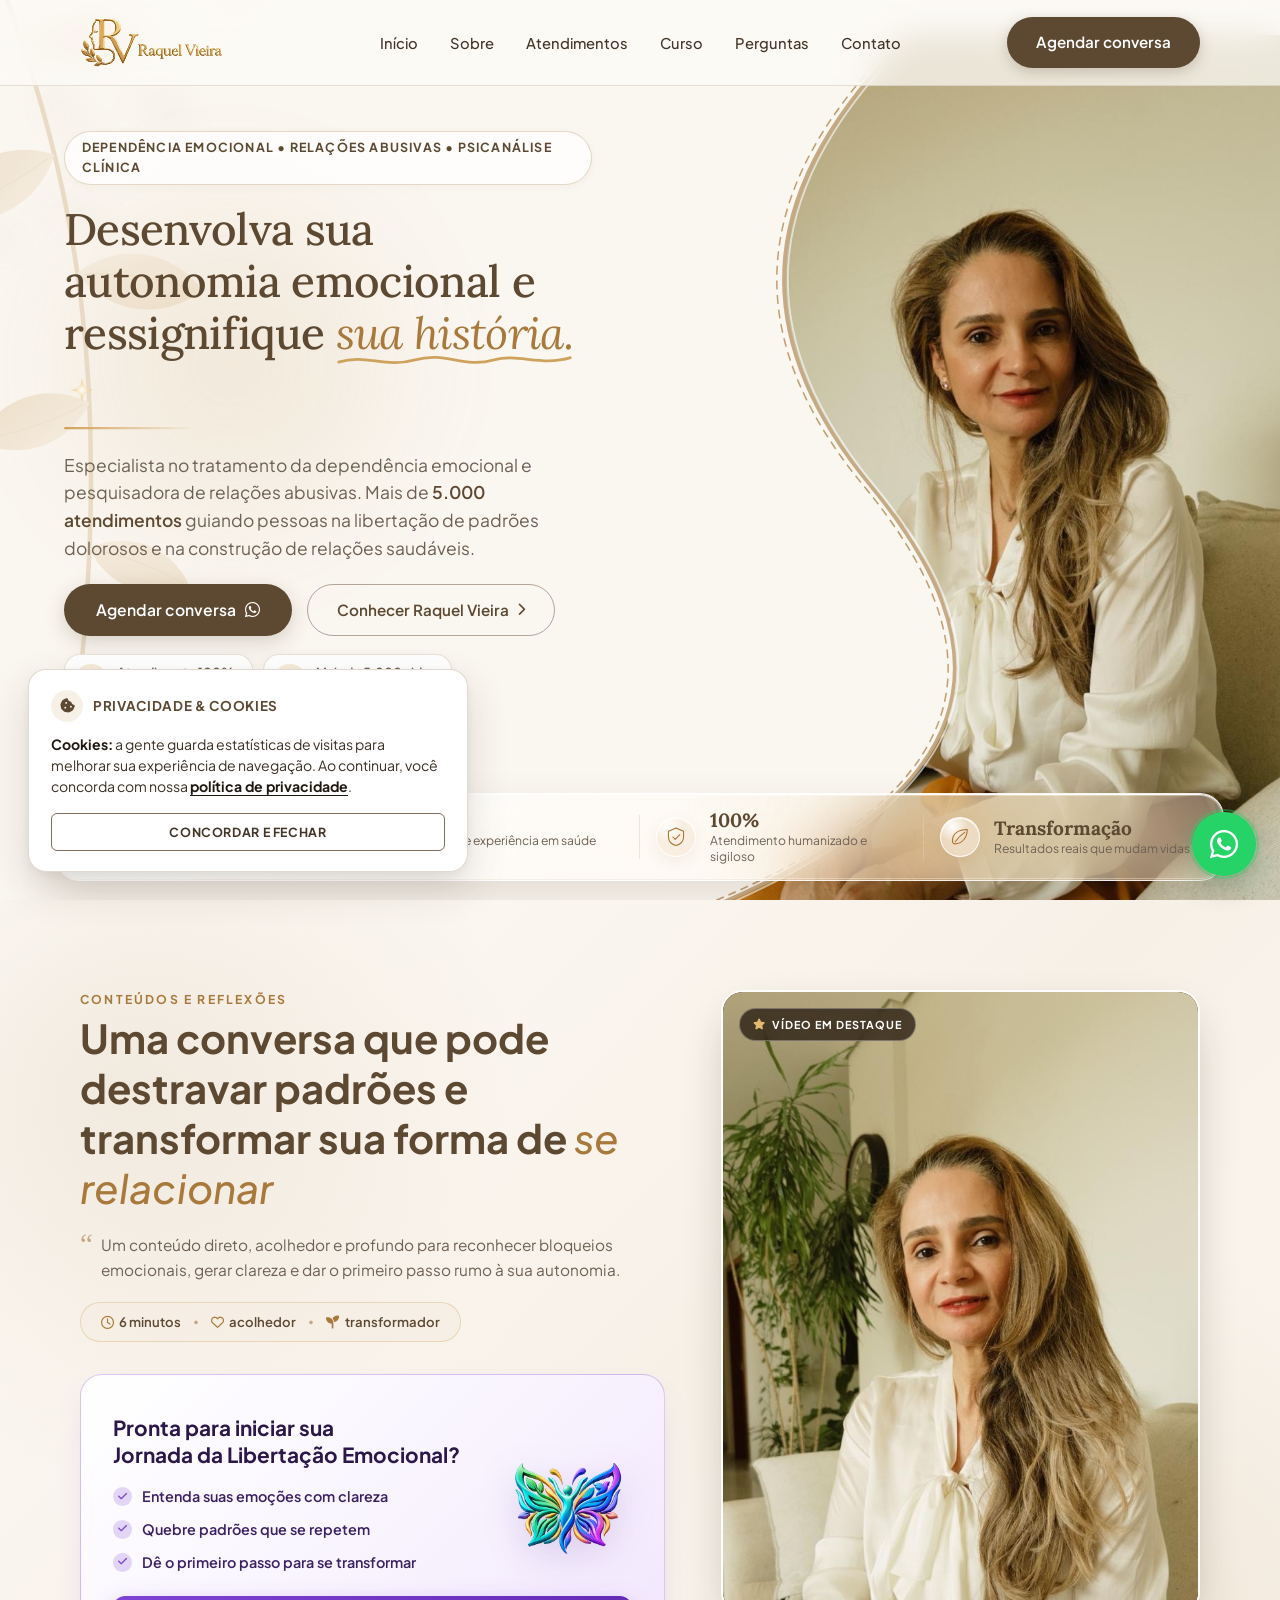
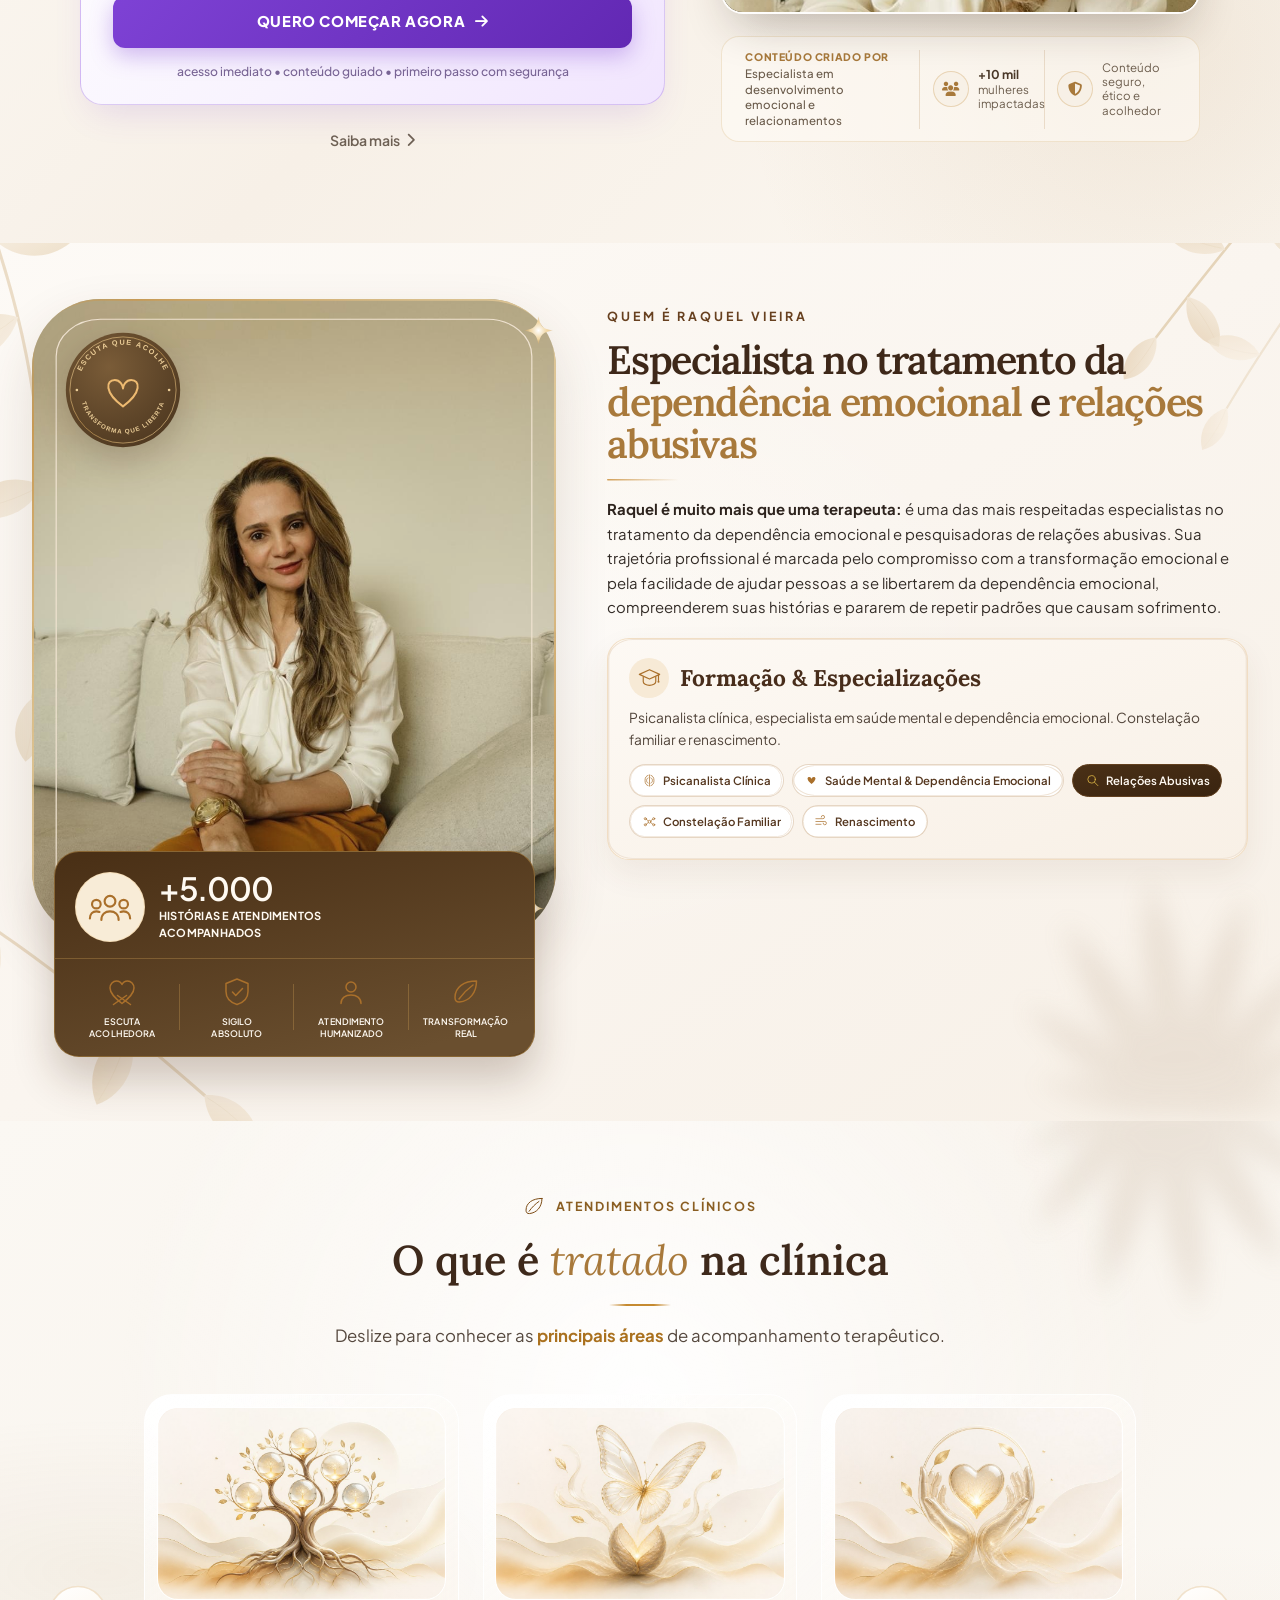
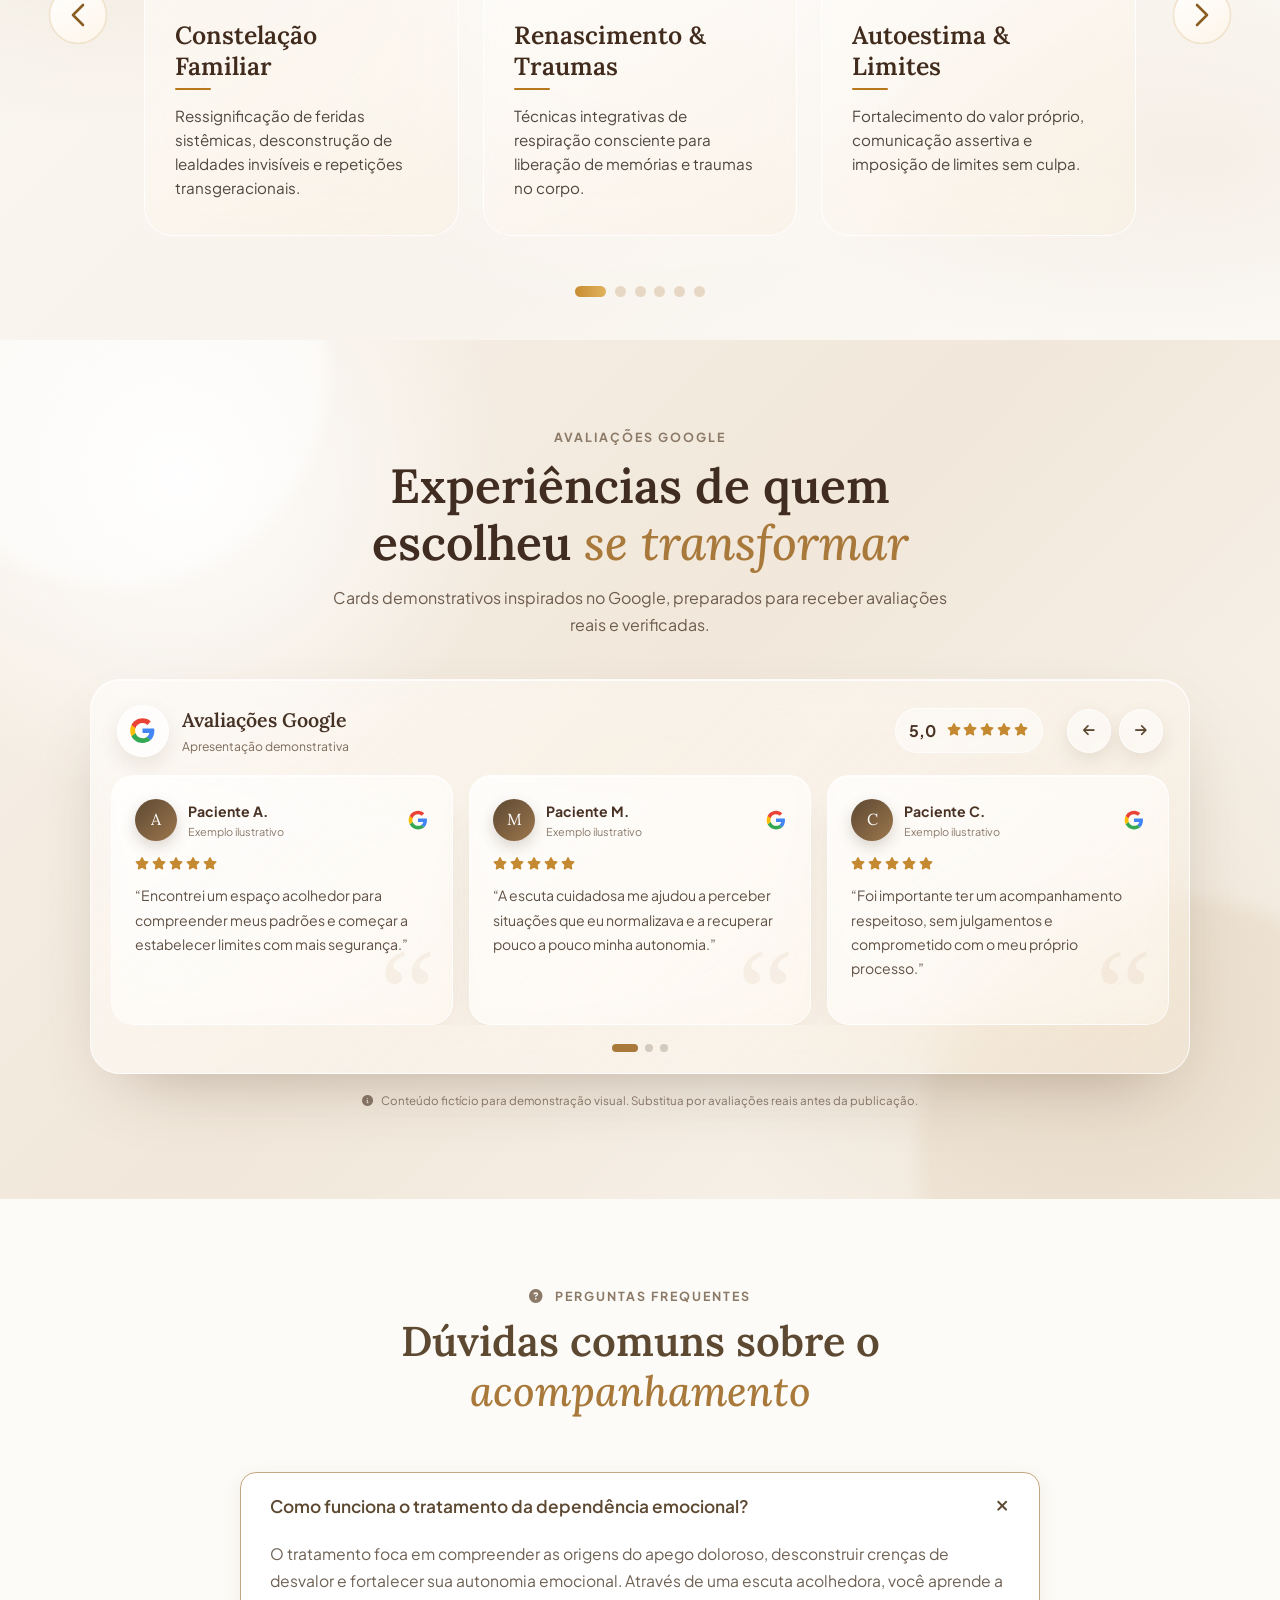
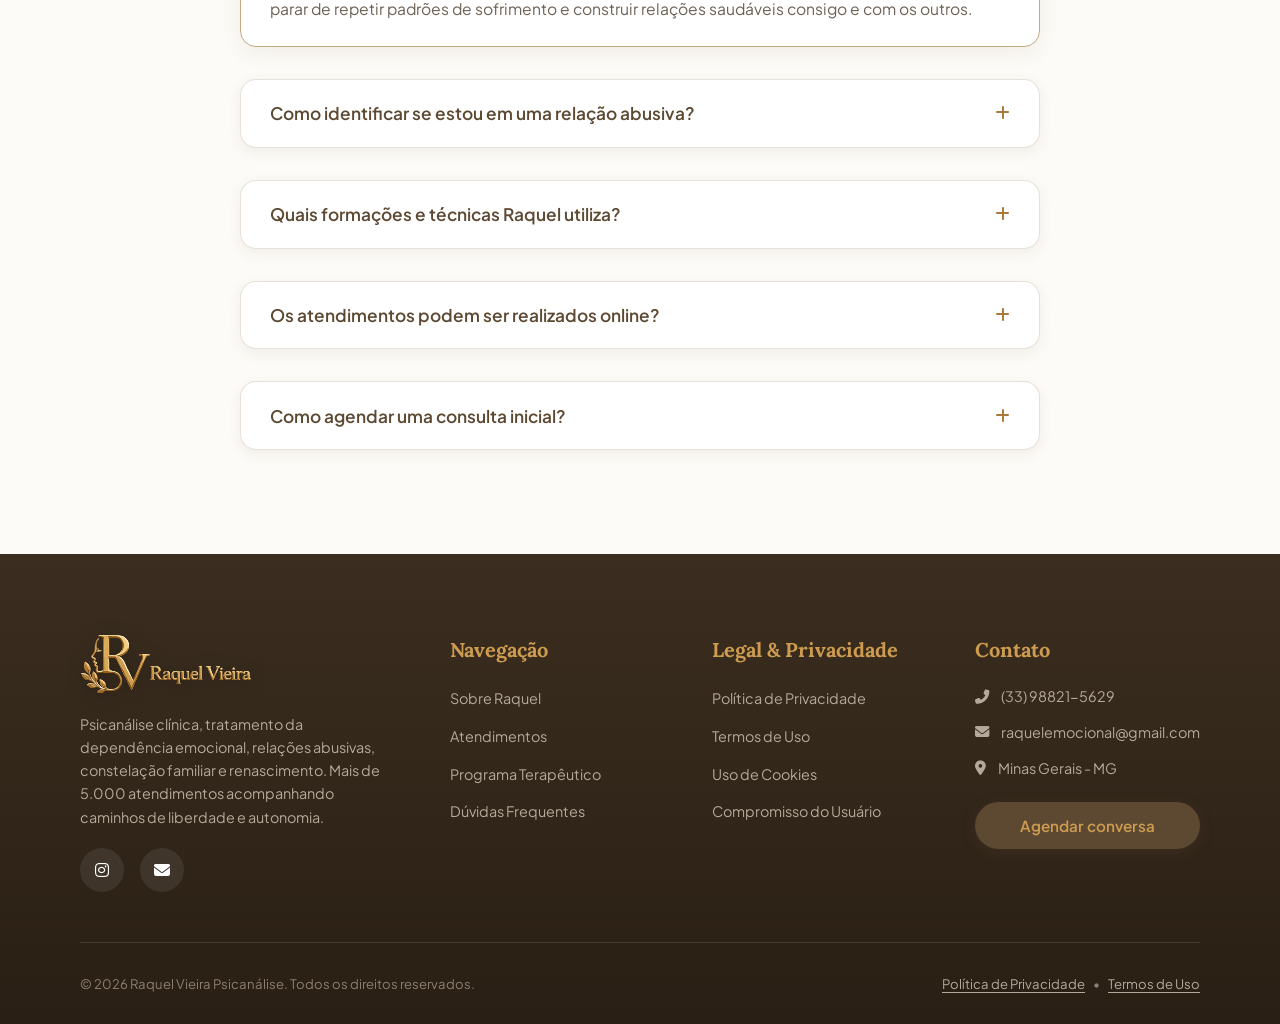
==== commit 283e058f: "adicionei o video" ====
--- a/index.html
+++ b/index.html
@@ -73,7 +73,7 @@
             <!-- Background Ambient Glow & Botanical Shadow Decors -->
             <div class="hero-ambient-glow" aria-hidden="true"></div>
             <img src="assets/svg/compartilhados/sombra-folhas-suave.svg" alt="" class="hero-ambient-foliage" aria-hidden="true" />
-            <img src="assets/svg/hero/ramo-dourado-grande.svg" alt="" class="hero-ambient-branch" aria-hidden="true" />
+            <img src="assets/svg/compartilhados/folhagem-canto-esquerdo.svg" alt="" class="hero-foliage-left" aria-hidden="true" />
 
             <div class="hero-left-inner">
               <div class="hero-tag-pill">
@@ -200,7 +200,7 @@
       <!-- Clinic Treatments Carousel Section (Redesigned from reference) -->
       <section class="clinic-carousel-section" id="atendimentos">
         <!-- Botanical Leaf Watermarks -->
-        <img src="assets/svg/compartilhados/ramo-contorno.svg" alt="" class="section-leaf-watermark leaf-wm-left" />
+
         <img src="assets/svg/compartilhados/sombra-palmeira.svg" alt="" class="section-leaf-watermark leaf-wm-right" />
 
         <div class="container">
@@ -338,6 +338,12 @@
 
       <!-- About Section (Redesigned) -->
       <section class="about" id="sobre">
+        <img
+          src="assets/svg/compartilhados/sombra-palmeira.svg"
+          alt=""
+          class="about-treatment-palm"
+          aria-hidden="true"
+        />
         <div class="container about-grid">
           <div class="about-img-col">
             <div class="about-img-box">
@@ -425,56 +431,138 @@
         </div>
       </section>
 
-      <!-- Reflections / Content Section -->
-      <section class="reflections">
-        <img src="assets/svg/compartilhados/sombra-folhas-suave.svg" alt="" class="reflections-decor reflections-decor-shadow" aria-hidden="true" />
-        <img src="assets/svg/compartilhados/sparkle.svg" alt="" class="reflections-decor reflections-sparkle reflections-sparkle-top" aria-hidden="true" />
-        <img src="assets/svg/compartilhados/sparkle.svg" alt="" class="reflections-decor reflections-sparkle reflections-sparkle-bottom" aria-hidden="true" />
-        <div class="container">
-          <div class="section-header-center">
-            <span class="section-tag">CONTEÚDOS E REFLEXÕES</span>
-            <h2 class="section-title">
-              Uma conversa para transformar sua forma de
-              <em class="title-italic-gold">se relacionar</em>
-            </h2>
-            <span class="reflections-divider" aria-hidden="true">
-              <span></span>
-              <img src="assets/svg/compartilhados/icone-ramo-eyebrow.svg" alt="" />
-              <span></span>
-            </span>
-            <p class="reflections-intro">
-              Um conteúdo direto e acolhedor para compreender padrões emocionais e dar o primeiro passo em direção à sua autonomia.
-            </p>
-          </div>
-
-          <div class="video-grid featured-video-grid">
-            <a
-              href="#"
-              class="video-card video-featured-card js-open-video"
-              data-video-title="Como libertar-se da dependência emocional"
-              aria-label="Assistir ao vídeo: Como libertar-se da dependência emocional"
-            >
-              <div class="video-thumb-container video-featured-visual">
-                <img src="imagens/thumb-1.jpg" alt="Como libertar-se da dependência emocional" />
-                <span class="video-feature-label"><i class="fas fa-star" aria-hidden="true"></i> VÍDEO EM DESTAQUE</span>
-                <div class="play-overlay-btn"><i class="fas fa-play"></i></div>
-                <span class="video-duration">06:15</span>
-              </div>
-            </a>
-          </div>
-
-          <div class="reflections-appointment">
-            <span class="reflections-appointment-icon" aria-hidden="true">
-              <img src="logoOFC/icone-vendas.png" alt="Borboleta Jornada da Libertação" />
-            </span>
-            <div class="reflections-appointment-copy">
-              <strong>Deseja iniciar sua Jornada da Libertação Emocional?</strong>
-              <span>Um programa terapêutico guiado para entender suas emoções, quebrar padrões e se transformar.</span>
-            </div>
-            <a href="pages/index.html" class="btn reflections-appointment-btn">
-              Conhecer a Jornada da Libertação
-              <i class="fas fa-arrow-right" aria-hidden="true"></i>
-            </a>
+      <!-- Reflections / Content Section (Redesigned per Reference Image) -->
+      <section class="reflections" id="recursos">
+        <!-- Ambient Background Decors -->
+
+        <div class="container reflections-container">
+          <div class="reflections-grid">
+            <!-- Left Column: Eyebrow, Title, Quote, Tags & Purple Card -->
+            <div class="reflections-left-col">
+              <span class="reflections-eyebrow">CONTEÚDOS E REFLEXÕES</span>
+              <h2 class="reflections-main-title">
+                Uma conversa que pode destravar padrões e transformar sua forma de <em class="title-italic-gold">se relacionar</em>
+              </h2>
+
+              <div class="reflections-quote-box">
+                <span class="quote-mark" aria-hidden="true">“</span>
+                <p class="reflections-intro-desc">
+                  Um conteúdo direto, acolhedor e profundo para reconhecer bloqueios emocionais, gerar clareza e dar o primeiro passo rumo à sua autonomia.
+                </p>
+              </div>
+
+              <!-- Meta Features Pill -->
+              <div class="reflections-meta-pill">
+                <span><i class="far fa-clock"></i> 6 minutos</span>
+                <span class="dot">•</span>
+                <span><i class="far fa-heart"></i> acolhedor</span>
+                <span class="dot">•</span>
+                <span><i class="fas fa-seedling"></i> transformador</span>
+              </div>
+
+              <!-- Purple CTA Card (Jornada Card) -->
+              <div class="reflections-jornada-card">
+                <div class="jornada-card-icon">
+                  <img src="logoOFC/icone-vendas.png" alt="Jornada da Libertação Emocional" />
+                </div>
+                <h3 class="jornada-card-title">Pronta para iniciar sua<br />Jornada da Libertação Emocional?</h3>
+                <ul class="jornada-card-bullets">
+                  <li>
+                    <span class="bullet-check"><i class="fas fa-check"></i></span>
+                    <span>Entenda suas emoções com clareza</span>
+                  </li>
+                  <li>
+                    <span class="bullet-check"><i class="fas fa-check"></i></span>
+                    <span>Quebre padrões que se repetem</span>
+                  </li>
+                  <li>
+                    <span class="bullet-check"><i class="fas fa-check"></i></span>
+                    <span>Dê o primeiro passo para se transformar</span>
+                  </li>
+                </ul>
+                <a href="pages/index.html" class="btn jornada-card-cta">
+                  QUERO COMEÇAR AGORA <i class="fas fa-arrow-right"></i>
+                </a>
+                <div class="jornada-card-footer-meta">
+                  <span>acesso imediato</span> • <span>conteúdo guiado</span> • <span>primeiro passo com segurança</span>
+                </div>
+              </div>
+
+              <div class="reflections-saiba-mais-wrapper">
+                <a href="pages/index.html" class="reflections-saiba-mais-link">
+                  Saiba mais <i class="fas fa-chevron-right"></i>
+                </a>
+              </div>
+            </div>
+
+            <!-- Right Column: Vertical Video Card & Meta Row -->
+            <div class="reflections-right-col">
+              <div class="reflections-video-card">
+                <div class="reflections-video-thumb">
+                  <video
+                    id="reflectionsInlineVideo"
+                    class="reflections-inline-video"
+                    muted
+                    loop
+                    playsinline
+                    preload="metadata"
+                    poster="imagens/thumb-1.jpg"
+                    aria-label="Vídeo de apresentação de Raquel Vieira"
+                  >
+                    <source id="reflectionsWebmSource" src="assets/video/video-oficial.webm" type="video/webm" />
+                    <source src="assets/video/video-oficial.mp4" type="video/mp4" />
+                    Seu navegador não suporta a exibição deste vídeo.
+                  </video>
+                  <span class="reflections-video-badge"><i class="fas fa-star"></i> VÍDEO EM DESTAQUE</span>
+                  <div class="reflections-video-controls" aria-label="Controles do vídeo">
+                    <input
+                      id="reflectionsVideoProgress"
+                      class="reflections-video-progress"
+                      type="range"
+                      min="0"
+                      max="100"
+                      step="0.1"
+                      value="0"
+                      aria-label="Progresso do vídeo"
+                    />
+                    <div class="reflections-video-controls-row">
+                      <button id="reflectionsVideoPlay" class="reflections-video-control-btn" type="button" aria-label="Reproduzir vídeo" title="Reproduzir">
+                        <i class="fas fa-play" aria-hidden="true"></i>
+                      </button>
+                      <span id="reflectionsVideoTime" class="reflections-video-time">0:00 / 0:00</span>
+                      <span class="reflections-video-controls-spacer"></span>
+                      <button id="reflectionsVideoMute" class="reflections-video-control-btn" type="button" aria-label="Ativar som" title="Ativar som">
+                        <i class="fas fa-volume-mute" aria-hidden="true"></i>
+                      </button>
+                      <button id="reflectionsVideoFullscreen" class="reflections-video-control-btn" type="button" aria-label="Abrir em tela cheia" title="Tela cheia">
+                        <i class="fas fa-expand" aria-hidden="true"></i>
+                      </button>
+                    </div>
+                  </div>
+                </div>
+              </div>
+
+              <!-- Bottom Meta Row under Video -->
+              <div class="reflections-video-meta-row">
+                <div class="video-meta-item meta-created-by">
+                  <span class="meta-label">CONTEÚDO CRIADO POR</span>
+                  <span class="meta-val">Especialista em desenvolvimento emocional e relacionamentos</span>
+                </div>
+                <div class="video-meta-item">
+                  <span class="meta-icon"><i class="fas fa-users"></i></span>
+                  <div class="meta-text">
+                    <strong>+10 mil</strong>
+                    <span>mulheres impactadas</span>
+                  </div>
+                </div>
+                <div class="video-meta-item">
+                  <span class="meta-icon"><i class="fas fa-shield-alt"></i></span>
+                  <div class="meta-text">
+                    <span>Conteúdo seguro, ético e acolhedor</span>
+                  </div>
+                </div>
+              </div>
+            </div>
           </div>
         </div>
       </section>
@@ -685,13 +773,23 @@
             </p>
             <div class="social-links" style="margin-top: 1.2rem">
               <a
-                href="https://www.instagram.com/raquelvieiraterapeuta?utm_source=ig_web_button_share_sheet&igsi=ZDNlZDc0MzIxNw=="
+                href="https://www.instagram.com/raquelvieiraterapeuta?igsi=MWZnZmdjNHNtY3V4YQ=="
                 class="social-icon"
                 title="Instagram"
+                aria-label="Abrir o Instagram de Raquel Vieira"
                 target="_blank"
                 rel="noopener noreferrer"
-                ><i class="fab fa-instagram"></i
-              ></a>
+              >
+                <i class="fab fa-instagram" aria-hidden="true"></i>
+              </a>
+              <a
+                href="mailto:raquelemocional@gmail.com"
+                class="social-icon"
+                title="E-mail"
+                aria-label="Enviar e-mail para Raquel Vieira"
+              >
+                <i class="fas fa-envelope" aria-hidden="true"></i>
+              </a>
             </div>
           </div>
 
@@ -718,12 +816,12 @@
           <div>
             <h4 class="footer-column-title">Contato</h4>
             <ul class="contact-info">
-              <li><i class="fas fa-phone-alt"></i> (33) 8821-5629</li>
+              <li><i class="fas fa-phone-alt"></i> (33) 98821-5629</li>
               <li>
                 <i class="fas fa-envelope"></i>
-                contato@raquelvieiraemocional.com.br
+                <a href="mailto:raquelemocional@gmail.com">raquelemocional@gmail.com</a>
               </li>
-              <li><i class="fas fa-map-marker-alt"></i> São Paulo - SP</li>
+              <li><i class="fas fa-map-marker-alt"></i> Minas Gerais - MG</li>
             </ul>
             <div style="margin-top: 1.4rem">
               <button class="btn btn-footer js-open-appointment" style="width: 100%">Agendar conversa</button>
@@ -783,20 +881,6 @@
       </div>
     </div>
 
-    <!-- Video Modal -->
-    <div class="modal-backdrop" id="videoModal">
-      <div class="modal-card video-modal-card">
-        <button class="modal-close js-close-modal" aria-label="Fechar" style="color: #fff">
-          <i class="fas fa-times"></i>
-        </button>
-        <h3 class="modal-title" style="color: #fff; text-align: center">Vídeo de Apresentação</h3>
-        <div class="video-player-frame">
-          <i class="fas fa-circle-notch fa-spin" style="font-size: 2.5rem; color: var(--c-sand)"></i>
-          <p style="font-size: 0.95rem; color: var(--c-sand)">Carregando apresentação...</p>
-        </div>
-      </div>
-    </div>
-
     <!-- Interactive Detail Modal -->
     <div class="modal-backdrop" id="detailModal">
       <div class="modal-card detail-modal-card">
@@ -854,12 +938,13 @@
         <p>Os dados preenchidos nos formulários de contato ou direcionados para agendamento via WhatsApp são utilizados única e exclusivamente para o contato direto e atendimento clínico com a Dra. Raquel Vieira. Não realizamos qualquer compartilhamento com terceiros.</p>
         
         <h4>4. Seus Direitos</h4>
-        <p>Você pode, a qualquer momento, solicitar esclarecimentos sobre o tratamento dos seus dados ou a exclusão de qualquer registro de contato através do e-mail: <strong>contato@raquelvieiraemocional.com.br</strong>.</p>
+        <p>Você pode, a qualquer momento, solicitar esclarecimentos sobre o tratamento dos seus dados ou a exclusão de qualquer registro de contato através do e-mail: <strong>raquelemocional@gmail.com</strong>.</p>
       <div class="privacy-modal-footer" style="display: flex; gap: 12px; flex-wrap: wrap;">
         <a href="pages/termos-privacidade.html" class="btn" style="background: var(--c-bg-alt); color: var(--c-dark); border: 1px solid rgba(188, 170, 151, 0.5); flex: 1; text-align: center; text-decoration: none; font-size: 0.88rem;">Ver Termos Completos <i class="fas fa-arrow-up-right-from-square" style="font-size: 0.75rem;"></i></a>
         <button type="button" class="btn btn-primary js-close-modal" style="flex: 1; font-size: 0.88rem;">Entendi e Concordo</button>
       </div>
     </div>
+  </div>
   </div>
 
   <!-- 5-Second Course Transition Loading Screen Overlay -->
--- a/css/styles.css
+++ b/css/styles.css
@@ -453,6 +453,12 @@
   opacity: 0.8;
   pointer-events: none;
   z-index: 1;
+}
+
+@media (max-width: 1024px) {
+  .hero-foliage-left {
+    display: none;
+  }
 }
 
 .hero-left-inner {
@@ -1246,6 +1252,9 @@
   display: flex;
   gap: 1rem;
   margin-top: 0.5rem;
+  position: relative;
+  z-index: 5;
+  pointer-events: auto;
 }
 
 .social-icon {
@@ -1258,12 +1267,30 @@
   align-items: center;
   justify-content: center;
   transition: var(--transition);
-}
-
-.social-icon:hover {
+  pointer-events: auto;
+  text-decoration: none;
+  position: relative;
+  z-index: 1;
+  cursor: pointer;
+}
+
+.social-icon:hover,
+.social-icon:focus-visible {
   background: var(--c-sand);
   color: var(--c-dark);
-  transform: translateY(-3px);
+  transform: translateY(-4px) scale(1.06);
+  box-shadow: 0 10px 22px rgba(0, 0, 0, 0.28);
+  outline: none;
+}
+
+.social-icon:focus-visible {
+  box-shadow:
+    0 0 0 3px rgba(255, 255, 255, 0.3),
+    0 10px 22px rgba(0, 0, 0, 0.28);
+}
+
+.social-icon i {
+  pointer-events: none;
 }
 
 .footer-bottom {
@@ -1392,27 +1419,6 @@
 textarea.form-input {
   resize: vertical;
   min-height: 90px;
-}
-
-/* Video Modal */
-
-.video-modal-card {
-  max-width: 800px;
-  padding: 1.5rem;
-  background: #000;
-}
-
-.video-player-frame {
-  width: 100%;
-  aspect-ratio: 16/9;
-  border-radius: var(--radius-sm);
-  background: #111;
-  display: flex;
-  align-items: center;
-  justify-content: center;
-  color: #fff;
-  flex-direction: column;
-  gap: 1rem;
 }
 
 /* Responsive Styles */
@@ -1954,480 +1960,579 @@
 }
 
 /* Featured horizontal video */
+/* Reflections / Content & Video Section (Redesigned per Reference Image) */
 .reflections {
   position: relative;
   overflow: hidden;
   isolation: isolate;
+  padding: 90px 0;
   background:
     radial-gradient(
-      circle at 8% 18%,
-      rgba(196, 168, 130, 0.2),
-      transparent 25%
+      circle at 10% 20%,
+      rgba(196, 168, 130, 0.18),
+      transparent 28%
     ),
     radial-gradient(
-      circle at 94% 82%,
-      rgba(168, 121, 59, 0.14),
-      transparent 27%
+      circle at 90% 80%,
+      rgba(168, 121, 59, 0.12),
+      transparent 30%
     ),
     linear-gradient(135deg, #fdfbf7 0%, #f7f0e7 52%, #fcf8f2 100%);
 }
 
-.reflections::before {
-  content: "";
+.reflections-decor-branch-right {
+  top: 40px;
+  right: -80px;
+  width: 320px;
+  opacity: 0.25;
+  transform: rotate(-15deg);
+}
+
+.reflections-grid {
+  display: grid;
+  grid-template-columns: 1.1fr 0.9fr;
+  gap: 3.5rem;
+  align-items: flex-start;
+  max-width: 1180px;
+  margin: 0 auto;
+}
+
+/* Left Column */
+.reflections-left-col {
+  display: flex;
+  flex-direction: column;
+}
+
+.reflections-eyebrow {
+  display: block;
+  font-size: 0.76rem;
+  font-weight: 700;
+  letter-spacing: 2.2px;
+  color: #a8793b;
+  text-transform: uppercase;
+  margin-bottom: 0.2rem;
+}
+
+.reflections-header-accent {
+  color: #c4a882;
+  font-size: 0.65rem;
+  margin-bottom: 0.8rem;
+}
+
+.reflections-main-title {
+  font-family: var(--ff-heading);
+  font-size: clamp(1.85rem, 3.2vw, 2.5rem);
+  line-height: 1.25;
+  color: var(--c-dark);
+  font-weight: 700;
+  margin-bottom: 1.2rem;
+}
+
+.reflections-quote-box {
+  display: flex;
+  gap: 0.5rem;
+  margin-bottom: 1.2rem;
+}
+
+.quote-mark {
+  font-family: Georgia, serif;
+  font-size: 1.8rem;
+  line-height: 1;
+  color: #c4a882;
+  flex-shrink: 0;
+  margin-top: -2px;
+}
+
+.reflections-intro-desc {
+  font-size: 0.96rem;
+  line-height: 1.65;
+  color: var(--c-text-secondary);
+  max-width: 520px;
+}
+
+.reflections-meta-pill {
+  display: inline-flex;
+  align-items: center;
+  gap: 0.75rem;
+  padding: 0.55rem 1.25rem;
+  background: rgba(246, 238, 227, 0.75);
+  border: 1px solid rgba(213, 176, 116, 0.4);
+  border-radius: 999px;
+  font-size: 0.82rem;
+  color: #5d4932;
+  font-weight: 600;
+  margin-bottom: 2rem;
+  align-self: flex-start;
+}
+
+.reflections-meta-pill i {
+  color: #a8793b;
+  margin-right: 0.2rem;
+}
+
+.reflections-meta-pill .dot {
+  color: #c4a882;
+  font-size: 0.6rem;
+}
+
+/* Purple Jornada Card */
+.reflections-jornada-card {
+  position: relative;
+  background: linear-gradient(135deg, #ffffff 0%, #f8f3fe 55%, #f1e5fe 100%);
+  border: 1.5px solid rgba(126, 66, 213, 0.28);
+  border-radius: 22px;
+  padding: 1.8rem 2rem 1.4rem;
+  box-shadow: 0 16px 36px -12px rgba(126, 66, 213, 0.18);
+  margin-bottom: 0.8rem;
+}
+
+.jornada-card-icon {
   position: absolute;
-  z-index: -1;
+  top: 76px;
+  right: 38px;
+  width: 116px;
+  height: 116px;
+  display: flex;
+  align-items: center;
+  justify-content: center;
   pointer-events: none;
-  top: -20px;
-  left: -125px;
-  width: 410px;
-  height: 560px;
-  background: url("../assets/svg/reflexoes/swoosh-grande.svg") center / contain
-    no-repeat;
-  opacity: 0.34;
-}
-
-.reflections > .container {
+}
+
+.jornada-card-icon img {
+  width: 100%;
+  height: 100%;
+  object-fit: contain;
+  filter: drop-shadow(0 10px 18px rgba(81, 44, 139, 0.18));
+}
+
+@media (min-width: 601px) {
+  .jornada-card-title,
+  .jornada-card-bullets {
+    max-width: calc(100% - 138px);
+  }
+}
+
+@media (max-width: 600px) {
+  .jornada-card-icon {
+    position: relative;
+    top: auto;
+    right: auto;
+    width: 92px;
+    height: 92px;
+    margin: 0 auto 0.75rem;
+  }
+}
+
+.jornada-card-title {
+  font-family: var(--ff-heading);
+  font-size: 1.3rem;
+  font-weight: 700;
+  color: #2b174a;
+  line-height: 1.3;
+  margin: 0.6rem 0 1.1rem;
+}
+
+.jornada-card-bullets {
+  list-style: none;
+  padding: 0;
+  margin: 0 0 1.4rem;
+  display: flex;
+  flex-direction: column;
+  gap: 0.6rem;
+}
+
+.jornada-card-bullets li {
+  display: flex;
+  align-items: center;
+  gap: 0.65rem;
+  font-size: 0.9rem;
+  font-weight: 600;
+  color: #3b2063;
+}
+
+.bullet-check {
+  width: 19px;
+  height: 19px;
+  border-radius: 50%;
+  background: rgba(126, 66, 213, 0.2);
+  color: #7e42d5;
+  display: flex;
+  align-items: center;
+  justify-content: center;
+  font-size: 0.65rem;
+  flex-shrink: 0;
+}
+
+.jornada-card-cta {
+  display: flex;
+  align-items: center;
+  justify-content: center;
+  gap: 0.6rem;
+  width: 100%;
+  padding: 0.9rem 1.4rem;
+  background: linear-gradient(135deg, #7e42d5 0%, #6228b3 100%);
+  color: #ffffff !important;
+  border-radius: 12px;
+  font-size: 0.92rem;
+  font-weight: 800;
+  letter-spacing: 0.6px;
+  text-decoration: none;
+  box-shadow: 0 8px 22px rgba(126, 66, 213, 0.35);
+  transition: all 0.3s ease;
+  border: none;
+}
+
+.jornada-card-cta:hover {
+  transform: translateY(-2px);
+  box-shadow: 0 12px 28px rgba(126, 66, 213, 0.48);
+  color: #ffffff !important;
+}
+
+.jornada-card-footer-meta {
+  margin-top: 0.85rem;
+  font-size: 0.76rem;
+  color: #786494;
+  text-align: center;
+  font-weight: 500;
+}
+
+.reflections-saiba-mais-wrapper {
+  text-align: center;
+  margin-top: 0.6rem;
+}
+
+.reflections-saiba-mais-link {
+  color: var(--c-text-secondary);
+  font-size: 0.88rem;
+  font-weight: 600;
+  text-decoration: none;
+  display: inline-flex;
+  align-items: center;
+  gap: 0.35rem;
+  transition: color 0.2s ease;
+}
+
+.reflections-saiba-mais-link:hover {
+  color: #a8793b;
+}
+
+/* Right Column: Featured Video Card */
+.reflections-right-col {
+  display: flex;
+  flex-direction: column;
+}
+
+.reflections-video-card {
+  display: block;
+  text-decoration: none;
+  border-radius: 22px;
+  overflow: hidden;
+  box-shadow: 0 20px 48px -14px rgba(45, 30, 18, 0.32);
+  border: 2px solid rgba(255, 255, 255, 0.85);
   position: relative;
-  z-index: 1;
-}
-
-.reflections-decor {
+  transition: transform 0.35s ease, box-shadow 0.35s ease;
+}
+
+.reflections-video-card:hover {
+  transform: translateY(-5px);
+  box-shadow: 0 28px 58px -14px rgba(45, 30, 18, 0.42);
+}
+
+.reflections-video-thumb {
+  position: relative;
+  width: 100%;
+  aspect-ratio: 4 / 4.5;
+  background: #2a1f17;
+  overflow: hidden;
+}
+
+@media (min-width: 1025px) {
+  .reflections-video-thumb {
+    height: clamp(620px, 48vw, 720px);
+    aspect-ratio: auto;
+  }
+}
+
+.reflections-inline-video {
+  width: 100%;
+  height: 100%;
+  object-fit: cover;
+  object-position: center 25%;
+  display: block;
+  cursor: pointer;
+}
+
+.reflections-video-controls {
   position: absolute;
-  z-index: 0;
-  max-width: none;
-  pointer-events: none;
-  user-select: none;
-}
-
-.reflections-decor-shadow {
-  left: -135px;
-  bottom: 30px;
-  width: 390px;
-  opacity: 0.2;
-  transform: rotate(18deg);
-  -webkit-mask-image: radial-gradient(
-    ellipse at center,
-    #000 36%,
-    transparent 94%
+  right: 14px;
+  bottom: 14px;
+  left: 14px;
+  z-index: 4;
+  padding: 0.55rem 0.75rem 0.65rem;
+  border: 1px solid rgba(255, 255, 255, 0.2);
+  border-radius: 14px;
+  background: rgba(34, 23, 48, 0.76);
+  box-shadow: 0 12px 28px rgba(20, 12, 30, 0.28);
+  backdrop-filter: blur(14px) saturate(130%);
+  -webkit-backdrop-filter: blur(14px) saturate(130%);
+  transition:
+    opacity 0.28s ease,
+    transform 0.28s ease;
+}
+
+@media (hover: hover) and (pointer: fine) {
+  .reflections-video-controls {
+    opacity: 0;
+    pointer-events: none;
+    transform: translateY(10px);
+  }
+
+  .reflections-video-thumb:hover .reflections-video-controls,
+  .reflections-video-thumb:focus-within .reflections-video-controls {
+    opacity: 1;
+    pointer-events: auto;
+    transform: translateY(0);
+  }
+}
+
+.reflections-video-progress {
+  --video-progress: 0%;
+  width: 100%;
+  height: 4px;
+  margin: 0 0 0.5rem;
+  border: 0;
+  border-radius: 999px;
+  appearance: none;
+  -webkit-appearance: none;
+  cursor: pointer;
+  background: linear-gradient(
+    to right,
+    #ddb15e 0,
+    #ddb15e var(--video-progress),
+    rgba(255, 255, 255, 0.28) var(--video-progress),
+    rgba(255, 255, 255, 0.28) 100%
   );
-  mask-image: radial-gradient(ellipse at center, #000 36%, transparent 94%);
-}
-
-.reflections-sparkle {
-  width: 30px;
-  opacity: 0.62;
-  filter: drop-shadow(0 4px 10px rgba(168, 121, 59, 0.22));
-}
-
-.reflections-sparkle-top {
-  top: 15%;
-  right: 9%;
-}
-
-.reflections-sparkle-bottom {
-  bottom: 12%;
-  left: 9%;
-  width: 20px;
-  transform: rotate(28deg);
-}
-
-.reflections .section-header-center {
-  max-width: 840px;
-  margin-bottom: 2.5rem;
-}
-
-.reflections .section-tag img {
-  width: 21px;
-  height: 21px;
-  object-fit: contain;
-}
-
-.reflections .section-title {
-  margin: 0.7rem 0 0;
-  font-size: clamp(2.2rem, 4vw, 3.15rem);
-  line-height: 1.16;
-}
-
-.reflections-divider {
-  display: flex;
+}
+
+.reflections-video-progress::-webkit-slider-thumb {
+  width: 13px;
+  height: 13px;
+  border: 2px solid #ffffff;
+  border-radius: 50%;
+  appearance: none;
+  -webkit-appearance: none;
+  background: #d9a64d;
+  box-shadow: 0 2px 8px rgba(0, 0, 0, 0.28);
+}
+
+.reflections-video-progress::-moz-range-thumb {
+  width: 11px;
+  height: 11px;
+  border: 2px solid #ffffff;
+  border-radius: 50%;
+  background: #d9a64d;
+  box-shadow: 0 2px 8px rgba(0, 0, 0, 0.28);
+}
+
+.reflections-video-controls-row {
+  display: flex;
+  align-items: center;
+  gap: 0.35rem;
+}
+
+.reflections-video-control-btn {
+  display: inline-flex;
   align-items: center;
   justify-content: center;
-  gap: 0.55rem;
-  width: 170px;
-  margin: 1.25rem auto 0.8rem;
-}
-
-.reflections-divider span {
+  width: 34px;
+  height: 34px;
+  border: 1px solid transparent;
+  border-radius: 50%;
+  color: #ffffff;
+  font-size: 0.85rem;
+  transition:
+    color 0.2s ease,
+    background 0.2s ease,
+    border-color 0.2s ease,
+    transform 0.2s ease;
+}
+
+.reflections-video-control-btn:hover,
+.reflections-video-control-btn:focus-visible {
+  border-color: rgba(221, 177, 94, 0.52);
+  background: rgba(221, 177, 94, 0.2);
+  color: #f2c979;
+  outline: none;
+  transform: translateY(-1px);
+}
+
+.reflections-video-time {
+  min-width: 86px;
+  color: rgba(255, 255, 255, 0.9);
+  font-size: 0.72rem;
+  font-variant-numeric: tabular-nums;
+  letter-spacing: 0.15px;
+}
+
+.reflections-video-controls-spacer {
   flex: 1;
-  height: 1px;
-  background: linear-gradient(90deg, transparent, #c58a31);
-}
-
-.reflections-divider span:last-child {
-  background: linear-gradient(90deg, #c58a31, transparent);
-}
-
-.reflections-divider img {
-  width: 18px;
-  height: 18px;
-  object-fit: contain;
-}
-
-.reflections-intro {
-  max-width: 700px;
-  margin: 0 auto;
-  color: var(--c-text-secondary);
-  font-size: 1.02rem;
-  line-height: 1.75;
-}
-
-.featured-video-grid {
-  display: block;
-  max-width: 980px;
-  margin: 0 auto 1.8rem;
-}
-
-.video-featured-card {
-  display: block;
-  min-height: 0;
-  color: inherit;
-  border: 1px solid rgba(196, 168, 130, 0.48);
-  border-radius: 28px;
-  background: rgba(255, 253, 249, 0.96);
-  box-shadow: 0 24px 60px -22px rgba(75, 48, 26, 0.38);
-}
-
-.video-featured-card:hover {
-  transform: translateY(-7px);
-  box-shadow: 0 32px 72px -24px rgba(75, 48, 26, 0.48);
-}
-
-.video-featured-card:focus-visible {
-  outline: 3px solid rgba(168, 121, 59, 0.6);
-  outline-offset: 5px;
-}
-
-.video-featured-visual {
-  height: auto;
-  min-height: 0;
-  aspect-ratio: 2.5 / 1;
-  border-radius: 26px;
-  background: #32261c;
-}
-
-.video-featured-visual::after {
-  content: "";
+}
+
+@media (max-width: 600px) {
+  .reflections-video-controls {
+    right: 9px;
+    bottom: 9px;
+    left: 9px;
+    padding: 0.45rem 0.55rem 0.5rem;
+    border-radius: 12px;
+  }
+
+  .reflections-video-control-btn {
+    width: 32px;
+    height: 32px;
+  }
+
+  .reflections-video-time {
+    min-width: 76px;
+    font-size: 0.66rem;
+  }
+}
+
+.reflections-video-badge {
   position: absolute;
-  inset: 0;
-  z-index: 1;
-  background: linear-gradient(
-    90deg,
-    rgba(38, 27, 18, 0.08) 30%,
-    rgba(38, 27, 18, 0.42) 100%
-  );
-  pointer-events: none;
-}
-
-.video-featured-visual img {
-  opacity: 0.96;
-  object-position: center 32%;
-}
-
-.video-featured-card:hover .video-featured-visual img {
-  opacity: 1;
-  transform: scale(1.035);
-}
-
-.video-feature-label {
-  position: absolute;
-  top: 22px;
-  left: 22px;
+  top: 16px;
+  left: 16px;
   z-index: 2;
   display: inline-flex;
   align-items: center;
-  gap: 0.45rem;
-  padding: 0.55rem 0.85rem;
-  border: 1px solid rgba(255, 255, 255, 0.35);
+  gap: 0.4rem;
+  padding: 0.42rem 0.8rem;
+  background: rgba(35, 23, 14, 0.75);
+  border: 1px solid rgba(255, 255, 255, 0.3);
   border-radius: 999px;
-  background: rgba(62, 43, 29, 0.7);
   color: #ffffff;
-  font-size: 0.7rem;
+  font-size: 0.68rem;
   font-weight: 700;
-  letter-spacing: 1.2px;
-  backdrop-filter: blur(9px);
-}
-
-.video-feature-label i {
+  letter-spacing: 1px;
+  backdrop-filter: blur(8px);
+}
+
+.reflections-video-badge i {
   color: #e5ba70;
 }
 
-.video-featured-card .play-overlay-btn {
-  z-index: 2;
-  width: 74px;
-  height: 74px;
-  padding-left: 4px;
-  border: 1px solid rgba(255, 255, 255, 0.72);
-  background: rgba(255, 253, 249, 0.94);
-  color: #5d4932;
-  font-size: 1.4rem;
-  box-shadow: 0 14px 34px rgba(34, 24, 16, 0.32);
-}
-
-.video-featured-card .video-duration {
-  z-index: 2;
-  right: 20px;
-  bottom: 20px;
-  padding: 0.35rem 0.72rem;
-  border-radius: 999px;
-  font-size: 0.78rem;
-}
-
-.reflections-appointment {
-  position: relative;
+.reflections-video-meta-row {
   display: grid;
-  grid-template-columns: auto minmax(0, 1fr) auto;
-  align-items: center;
-  gap: 1.45rem;
-  max-width: 980px;
-  margin: 0 auto;
-  padding: 1.25rem 1.6rem;
-  border: 2px solid rgba(126, 66, 213, 0.35);
-  border-radius: 24px;
-  background: linear-gradient(135deg, #FFFFFF 0%, #F6F0FE 50%, #FAF5FF 100%);
-  color: var(--c-text-secondary);
-  font-size: 0.92rem;
-  box-shadow: 0 16px 40px -14px rgba(126, 66, 213, 0.22);
-  backdrop-filter: blur(8px);
-  overflow: hidden;
-  transition: all 0.35s cubic-bezier(0.16, 1, 0.3, 1);
-}
-
-.reflections-appointment::before {
-  content: '';
-  position: absolute;
-  inset: -2px;
-  border-radius: 26px;
-  padding: 2px;
-  background: linear-gradient(135deg, rgba(126, 66, 213, 0.5), rgba(88, 44, 131, 0.2), rgba(126, 66, 213, 0.6));
-  -webkit-mask: linear-gradient(#fff 0 0) content-box, linear-gradient(#fff 0 0);
-  -webkit-mask-composite: xor;
-  mask-composite: exclude;
-  pointer-events: none;
-  opacity: 0.7;
-  transition: opacity 0.35s ease;
-}
-
-/* Moving Light Shimmer Reflection */
-.reflections-appointment::after {
-  content: '';
-  position: absolute;
-  top: -50%;
-  left: -50%;
-  width: 200%;
-  height: 200%;
-  background: linear-gradient(
-    60deg,
-    transparent 30%,
-    rgba(255, 255, 255, 0.5) 50%,
-    transparent 70%
-  );
-  transform: translateX(-100%) rotate(25deg);
-  animation: reflectionsShimmer 6s infinite ease-in-out;
-  pointer-events: none;
-}
-
-@keyframes reflectionsShimmer {
-  0% {
-    transform: translateX(-100%) rotate(25deg);
-  }
-  30%, 100% {
-    transform: translateX(100%) rotate(25deg);
-  }
-}
-
-.reflections-appointment:hover {
-  transform: translateY(-5px);
-  box-shadow: 0 22px 50px -14px rgba(126, 66, 213, 0.35);
-  border-color: rgba(126, 66, 213, 0.6);
-}
-
-.reflections-appointment:hover::before {
-  opacity: 1;
-}
-
-.reflections-appointment-icon {
-  display: flex;
-  align-items: center;
+  grid-template-columns: minmax(0, 1.35fr) minmax(110px, 0.9fr) minmax(135px, 1.05fr);
+  align-items: stretch;
+  gap: 0;
+  margin-top: 1.4rem;
+  padding: 0.8rem 0.65rem;
+  border: 1px solid rgba(213, 176, 116, 0.28);
+  border-radius: 18px;
+  background: rgba(255, 252, 247, 0.56);
+}
+
+.video-meta-item {
+  display: flex;
+  align-items: center;
+  gap: 0.55rem;
+  min-width: 0;
+  padding: 0 0.8rem;
+}
+
+.video-meta-item + .video-meta-item {
+  border-left: 1px solid rgba(168, 121, 59, 0.2);
+}
+
+.video-meta-item.meta-created-by {
+  flex-direction: column;
+  align-items: flex-start;
   justify-content: center;
-  width: 64px;
-  height: 64px;
-  border: 1.5px solid rgba(126, 66, 213, 0.3);
+  gap: 0.2rem;
+}
+
+.video-meta-item .meta-label {
+  display: block;
+  font-size: 0.65rem;
+  font-weight: 800;
+  color: #a8793b;
+  letter-spacing: 0.6px;
+  line-height: 1.25;
+}
+
+.video-meta-item .meta-val {
+  display: block;
+  max-width: 190px;
+  font-size: 0.72rem;
+  color: #6b5c4c;
+  line-height: 1.35;
+  font-weight: 500;
+}
+
+.video-meta-item .meta-icon {
+  width: 36px;
+  height: 36px;
   border-radius: 50%;
-  background: #FFFFFF;
-  box-shadow: 0 6px 18px rgba(126, 66, 213, 0.12);
-  animation: floatPulseIcon 4s ease-in-out infinite;
-}
-
-@keyframes floatPulseIcon {
-  0%, 100% {
-    transform: translateY(0) scale(1);
-  }
-  50% {
-    transform: translateY(-3px) scale(1.05);
-  }
-}
-
-.reflections-appointment-icon img {
-  width: 42px;
-  height: 42px;
-  object-fit: contain;
-}
-
-.reflections-appointment-copy {
-  display: grid;
-  gap: 0.2rem;
-  padding-left: 1.4rem;
-  border-left: 2px solid rgba(126, 66, 213, 0.25);
-}
-
-.reflections-appointment-copy strong {
-  color: #1F1530;
-  font-family: var(--ff-title);
-  font-size: 1.25rem;
+  background: rgba(246, 238, 227, 0.65);
+  border: 1px solid rgba(213, 176, 116, 0.45);
+  display: flex;
+  align-items: center;
+  justify-content: center;
+  color: #a8793b;
+  font-size: 0.88rem;
+  flex-shrink: 0;
+}
+
+.video-meta-item .meta-text {
+  display: flex;
+  flex-direction: column;
+  font-size: 0.72rem;
+  line-height: 1.25;
+  color: #6b5c4c;
+}
+
+.video-meta-item .meta-text strong {
+  color: #4a3828;
   font-weight: 700;
-  line-height: 1.35;
-}
-
-.reflections-appointment-copy span {
-  color: #475569;
-  font-size: 0.88rem;
-  line-height: 1.45;
-}
-
-.reflections-appointment-btn {
-  min-width: 290px;
-  border: none;
-  background: linear-gradient(135deg, #7E42D5 0%, #582C83 100%);
-  color: #ffffff !important;
-  font-size: 0.92rem;
-  font-weight: 800;
-  letter-spacing: 0.04em;
-  text-transform: uppercase;
-  border-radius: 999px;
-  padding: 14px 28px;
-  box-shadow: 0 8px 22px rgba(126, 66, 213, 0.35);
-  transition: all 0.3s ease;
-  display: inline-flex;
-  align-items: center;
-  justify-content: center;
-  gap: 10px;
-}
-
-.reflections-appointment-btn:hover {
-  color: #ffffff !important;
-  transform: translateY(-2px) scale(1.02);
-  box-shadow: 0 14px 30px rgba(126, 66, 213, 0.48);
-  filter: brightness(1.08);
-}
-
-.reflections-appointment-btn i {
-  transition: transform 0.25s ease;
-}
-
-.reflections-appointment-btn:hover i {
-  transform: translateX(5px);
-}
-
-@media (max-width: 900px) {
-  .reflections-decor-shadow {
-    left: -210px;
-    opacity: 0.15;
-  }
-
-  .reflections-sparkle-top {
-    right: 4%;
-  }
-
-  .video-featured-visual {
-    aspect-ratio: 2 / 1;
-    border-radius: 26px;
-  }
-
-  .video-featured-visual::after {
-    background: linear-gradient(
-      180deg,
-      rgba(38, 27, 18, 0.04) 42%,
-      rgba(38, 27, 18, 0.42) 100%
-    );
-  }
-
-  .reflections-appointment {
-    grid-template-columns: auto 1fr;
-  }
-
-  .reflections-appointment-btn {
-    grid-column: 1 / -1;
+  font-size: 0.76rem;
+}
+
+@media (max-width: 992px) {
+  .reflections-grid {
+    grid-template-columns: 1fr;
+    gap: 2.8rem;
+  }
+
+  .reflections-video-card {
     width: 100%;
+    max-width: 480px;
+    margin: 0 auto;
+  }
+
+  .reflections-video-meta-row {
+    grid-template-columns: minmax(0, 1.25fr) minmax(105px, 0.9fr) minmax(125px, 1fr);
   }
 }
 
 @media (max-width: 600px) {
-  .reflections {
-    padding: 4.2rem 0;
-  }
-
-  .reflections .section-header-center {
-    margin-bottom: 2rem;
-  }
-
-  .reflections-decor-shadow,
-  .reflections::after {
-    display: none;
-  }
-
-  .reflections-sparkle {
-    opacity: 0.42;
-  }
-
-  .video-featured-card {
-    min-height: 0;
-    border-radius: 24px;
-  }
-
-  .video-featured-visual {
-    aspect-ratio: 1.65 / 1;
-    border-radius: 22px;
-  }
-
-  .video-feature-label {
-    top: 16px;
-    left: 16px;
-  }
-
-  .video-featured-card .play-overlay-btn {
-    width: 68px;
-    height: 68px;
-    font-size: 1.3rem;
-  }
-
-  .reflections-appointment {
+  .reflections-video-meta-row {
     grid-template-columns: 1fr;
-    gap: 1rem;
-    padding: 1.25rem;
-    text-align: center;
-  }
-
-  .reflections-appointment-icon {
-    margin: 0 auto;
-  }
-
-  .reflections-appointment-copy {
-    padding: 0;
+    padding: 0.35rem 0.75rem;
+  }
+
+  .video-meta-item {
+    min-height: 66px;
+    padding: 0.75rem 0.4rem;
+  }
+
+  .video-meta-item + .video-meta-item {
+    border-top: 1px solid rgba(168, 121, 59, 0.2);
     border-left: 0;
   }
 
-  .reflections-appointment-btn {
-    min-width: 0;
+  .video-meta-item.meta-created-by {
+    align-items: flex-start;
   }
 }
 
@@ -3675,6 +3780,32 @@
   content: none;
 }
 
+.about .about-treatment-palm {
+  position: absolute;
+  bottom: -0.5rem;
+  right: -3.3rem;
+  z-index: 1;
+  width: 320px;
+  opacity: 0.42;
+  filter: blur(3px);
+  pointer-events: none;
+  user-select: none;
+  -webkit-mask-image: radial-gradient(
+    ellipse at center,
+    #000 35%,
+    rgba(0, 0, 0, 0.82) 58%,
+    transparent 100%
+  );
+  mask-image: radial-gradient(
+    ellipse at center,
+    #000 35%,
+    rgba(0, 0, 0, 0.82) 58%,
+    transparent 100%
+  );
+  -webkit-mask-repeat: no-repeat;
+  mask-repeat: no-repeat;
+}
+
 .about .about-foliage {
   position: absolute;
   z-index: -1;
@@ -3725,6 +3856,8 @@
 }
 
 .about .about-grid {
+  position: relative;
+  z-index: 2;
   width: min(calc(100% - 4rem), 1220px);
   max-width: 1220px;
   padding: 0;
@@ -4119,6 +4252,12 @@
 @media (max-width: 560px) {
   .about {
     padding: 2.75rem 0 3.25rem;
+  }
+
+  .about .about-treatment-palm {
+    right: -5.5rem;
+    width: 190px;
+    opacity: 0.24;
   }
 
   .about .about-foliage {
@@ -5160,4 +5299,3 @@
   }
 }
 
-
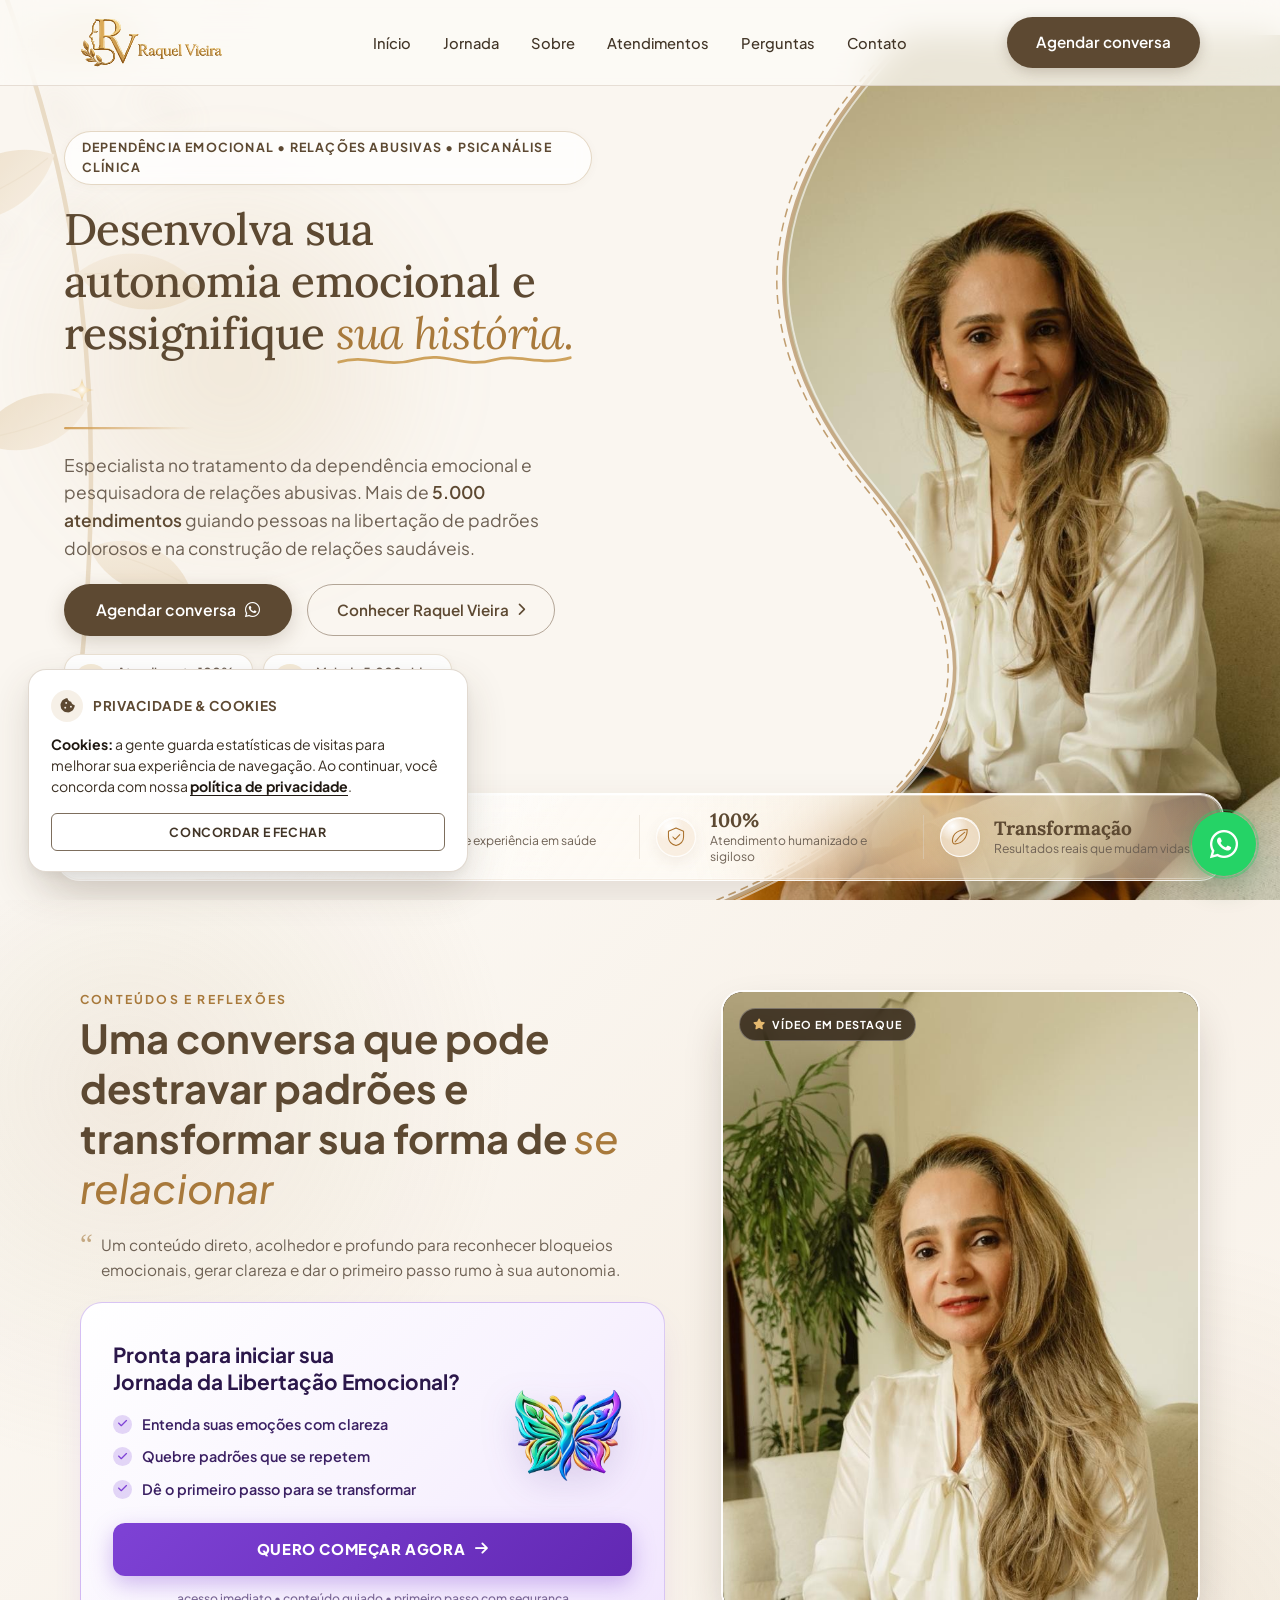
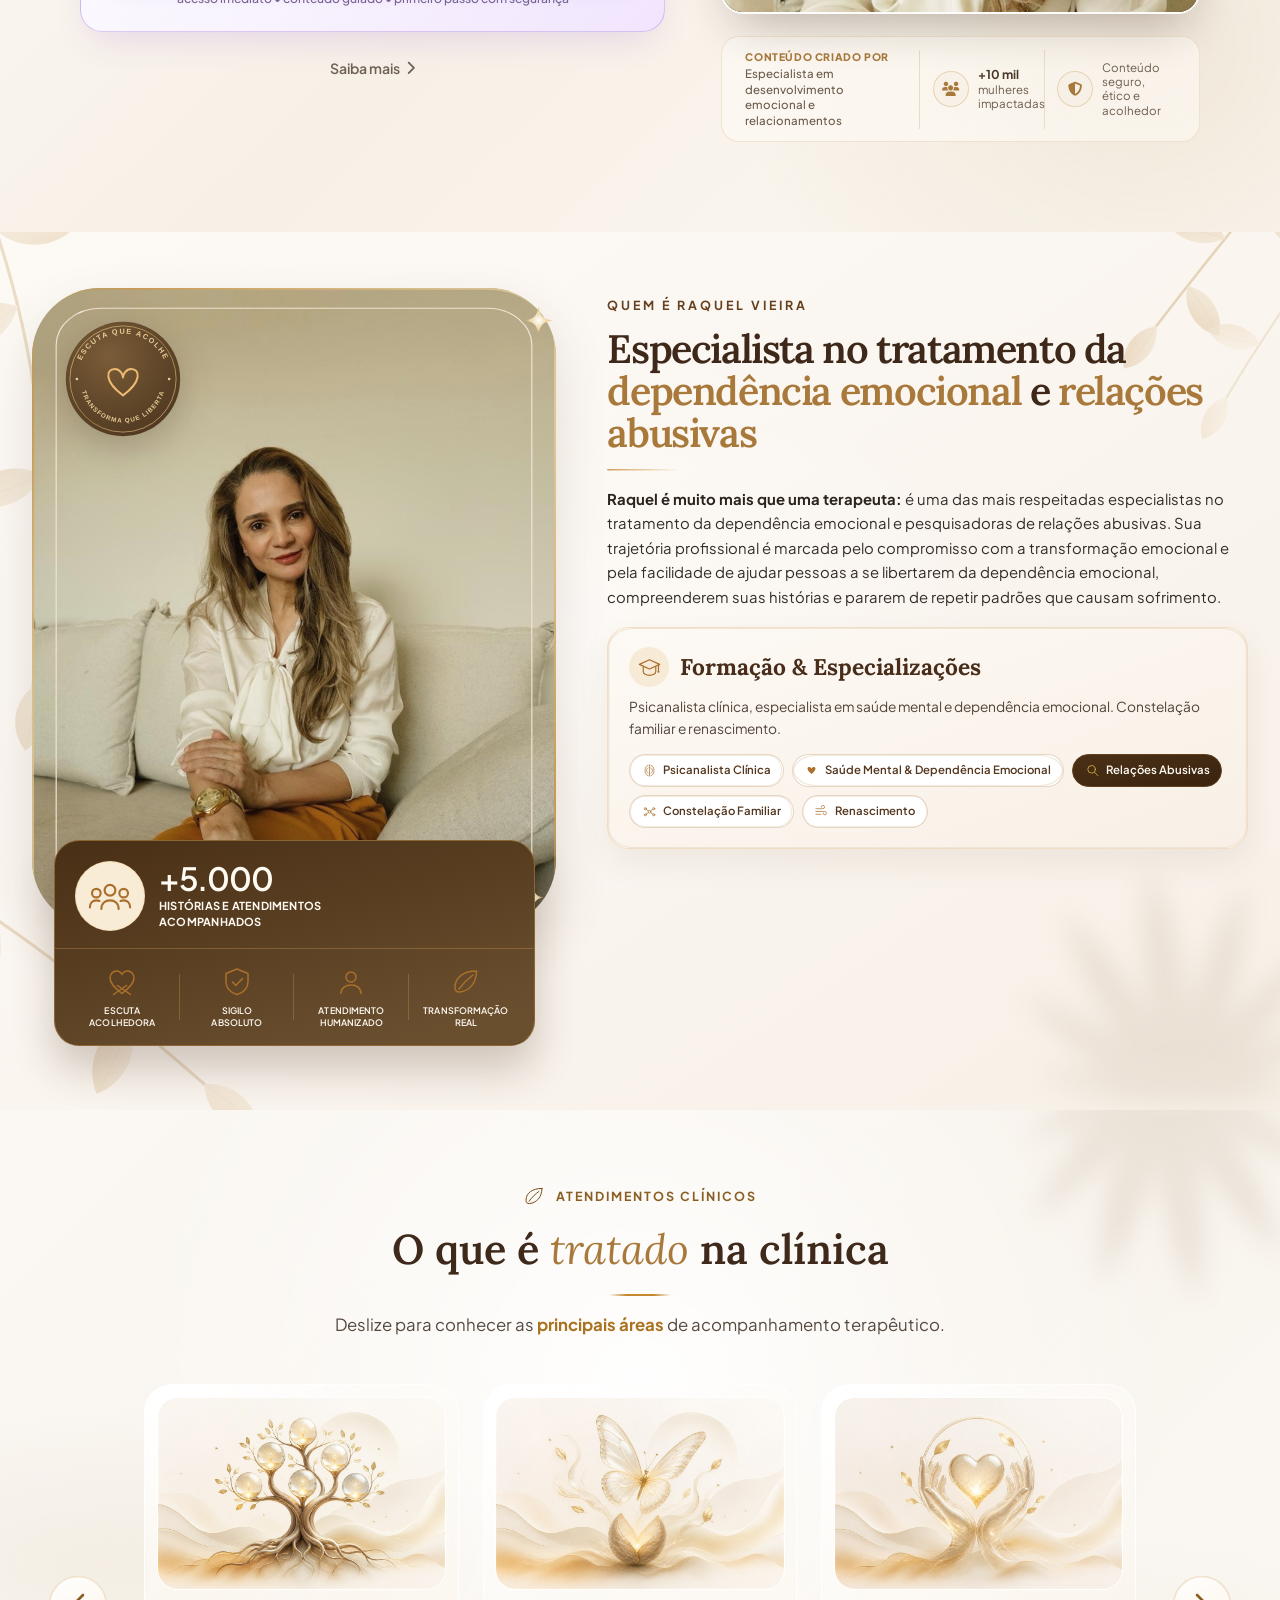
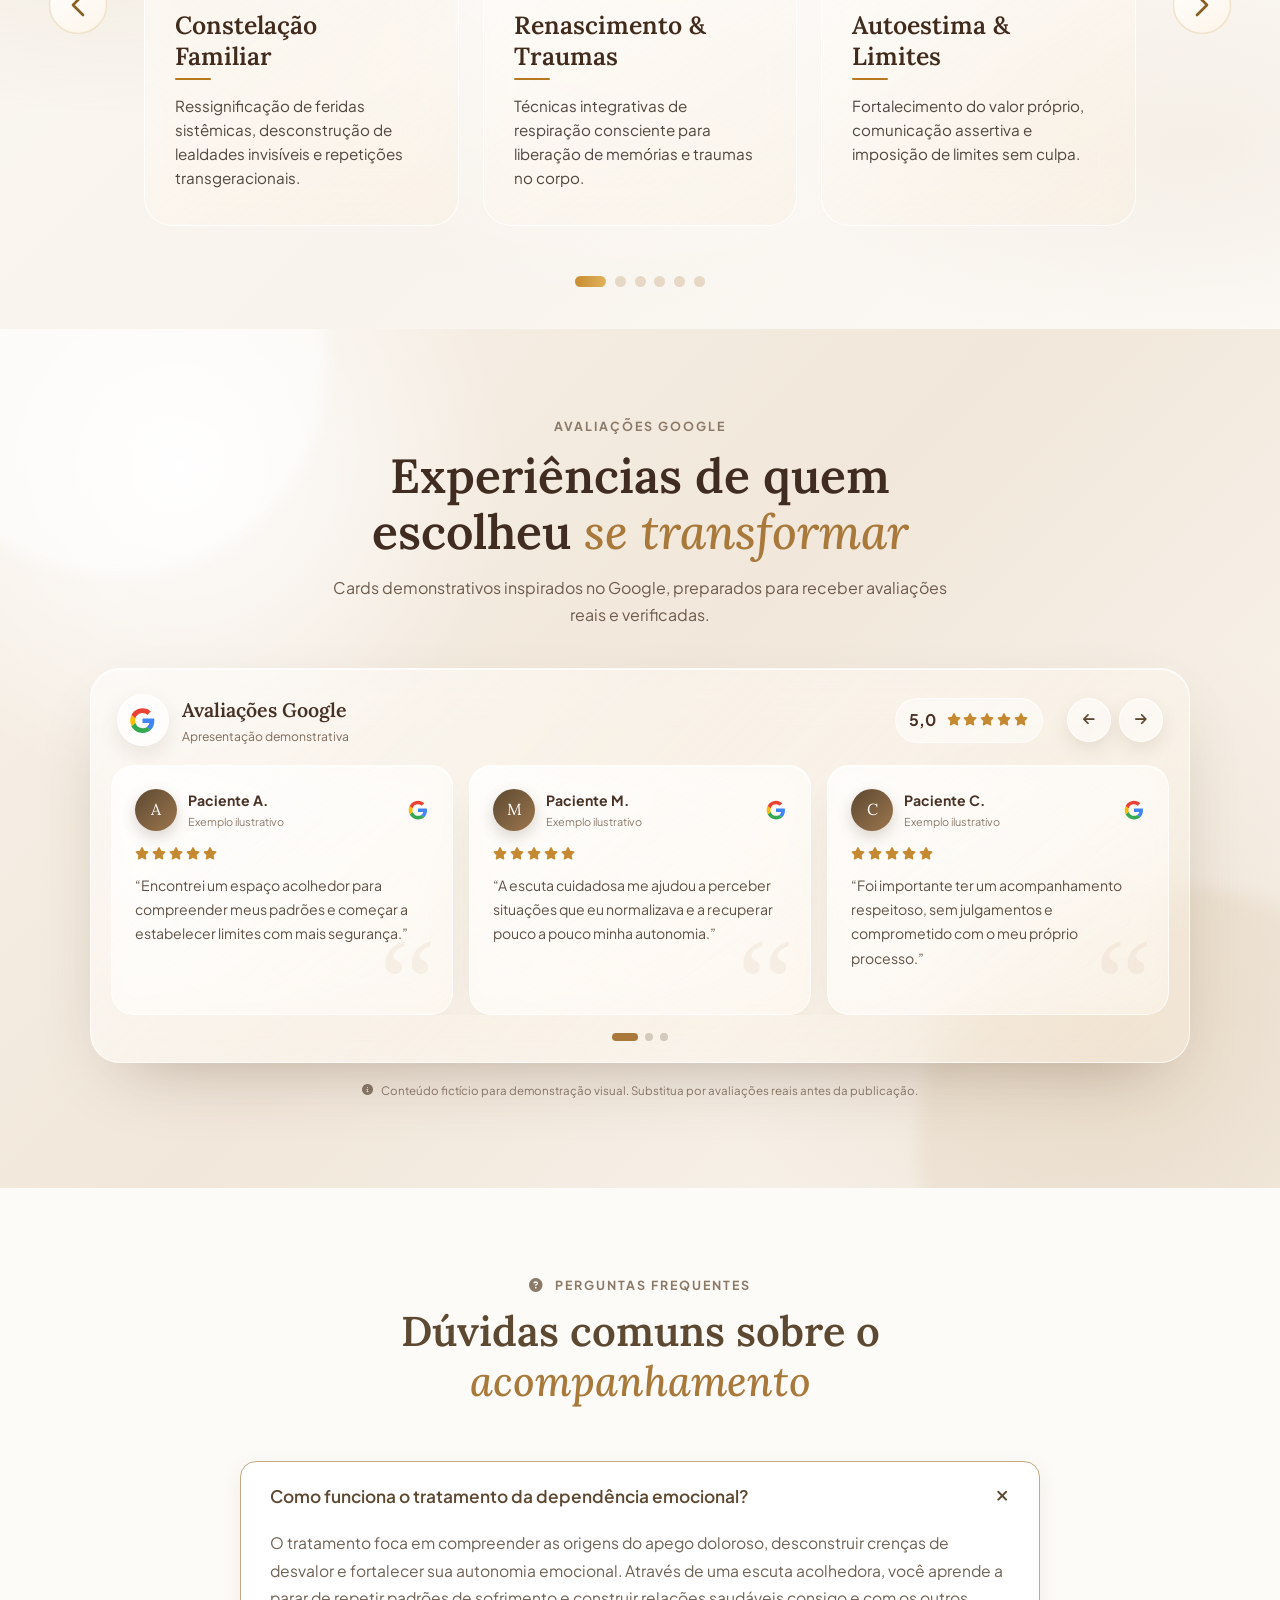
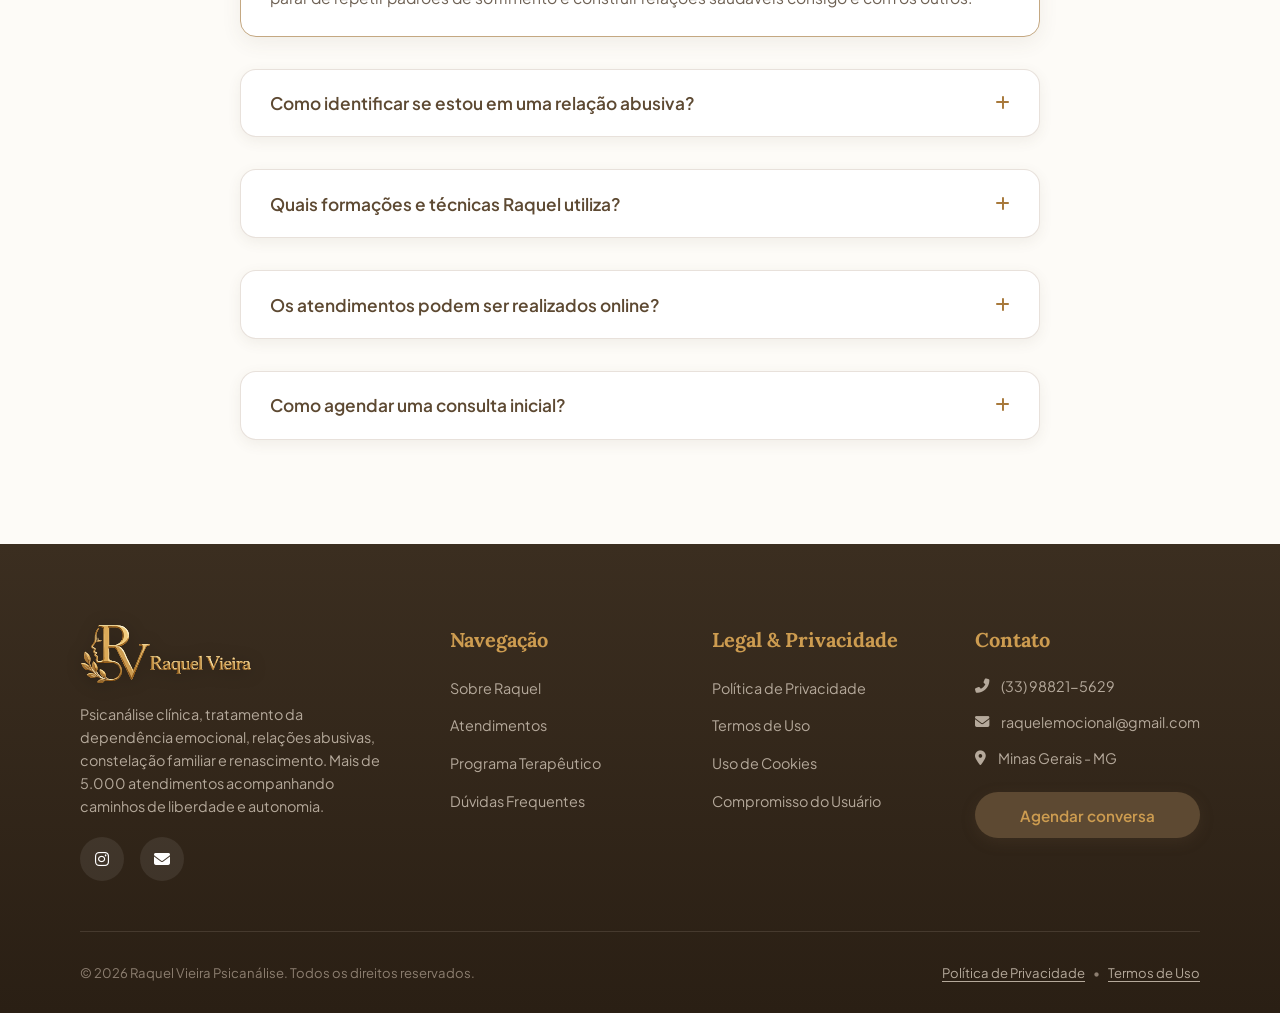
==== commit 57cc20a9: "fiz algumas alterações de responsividade e melhorei o sistema do link do whatsapp" ====
--- a/index.html
+++ b/index.html
@@ -35,9 +35,9 @@
         <nav class="nav-center">
           <ul class="nav-menu" id="navMenu">
             <li><a href="#hero" class="nav-link">Início</a></li>
+            <li><a href="#recursos" class="nav-link">Jornada</a></li>
             <li><a href="#sobre" class="nav-link">Sobre</a></li>
             <li><a href="#atendimentos" class="nav-link">Atendimentos</a></li>
-            <li><a href="pages/index.html" class="nav-link">Curso</a></li>
             <li><a href="#perguntas" class="nav-link">Perguntas</a></li>
             <li><a href="#contato" class="nav-link">Contato</a></li>
             <li class="mobile-cta-only">
@@ -432,13 +432,13 @@
       </section>
 
       <!-- Reflections / Content Section (Redesigned per Reference Image) -->
-      <section class="reflections" id="recursos">
+      <section class="reflections" id="recursos" >
         <!-- Ambient Background Decors -->
 
         <div class="container reflections-container">
           <div class="reflections-grid">
             <!-- Left Column: Eyebrow, Title, Quote, Tags & Purple Card -->
-            <div class="reflections-left-col">
+            <div class="reflections-left-col" >
               <span class="reflections-eyebrow">CONTEÚDOS E REFLEXÕES</span>
               <h2 class="reflections-main-title">
                 Uma conversa que pode destravar padrões e transformar sua forma de <em class="title-italic-gold">se relacionar</em>
@@ -449,15 +449,6 @@
                 <p class="reflections-intro-desc">
                   Um conteúdo direto, acolhedor e profundo para reconhecer bloqueios emocionais, gerar clareza e dar o primeiro passo rumo à sua autonomia.
                 </p>
-              </div>
-
-              <!-- Meta Features Pill -->
-              <div class="reflections-meta-pill">
-                <span><i class="far fa-clock"></i> 6 minutos</span>
-                <span class="dot">•</span>
-                <span><i class="far fa-heart"></i> acolhedor</span>
-                <span class="dot">•</span>
-                <span><i class="fas fa-seedling"></i> transformador</span>
               </div>
 
               <!-- Purple CTA Card (Jornada Card) -->
@@ -868,7 +859,7 @@
 
           <div class="form-group">
             <label for="fieldPhone" class="form-label">Telefone / WhatsApp</label>
-            <input type="tel" id="fieldPhone" class="form-input" placeholder="(11) 99999-9999" required />
+            <input type="tel" id="fieldPhone" class="form-input" placeholder="(11) 99999-9999" maxlength="15" inputmode="numeric" autocomplete="tel" required />
           </div>
 
           <div class="form-group">
--- a/css/styles.css
+++ b/css/styles.css
@@ -2105,14 +2105,14 @@
   filter: drop-shadow(0 10px 18px rgba(81, 44, 139, 0.18));
 }
 
-@media (min-width: 601px) {
+@media (min-width: 993px) {
   .jornada-card-title,
   .jornada-card-bullets {
     max-width: calc(100% - 138px);
   }
 }
 
-@media (max-width: 600px) {
+@media (max-width: 992px) {
   .jornada-card-icon {
     position: relative;
     top: auto;
@@ -2499,31 +2499,83 @@
 }
 
 @media (max-width: 992px) {
+  .reflections {
+    padding: 64px 0;
+  }
+
   .reflections-grid {
-    grid-template-columns: 1fr;
-    gap: 2.8rem;
-  }
-
+    display: flex;
+    flex-direction: column;
+    align-items: center;
+    gap: 2.25rem;
+  }
+
+  .reflections-left-col {
+    display: contents;
+  }
+
+  .reflections-eyebrow {
+    order: 1;
+  }
+
+  .reflections-main-title {
+    order: 2;
+  }
+
+  .reflections-quote-box {
+    order: 3;
+  }
+
+  .reflections-meta-pill {
+    order: 4;
+  }
+
+  .reflections-right-col {
+    order: 5;
+  }
+
+  .reflections-jornada-card {
+    order: 6;
+  }
+
+  .reflections-saiba-mais-wrapper {
+    order: 7;
+  }
+
+  /* Align every stacked block to a single centered column */
+  .reflections-eyebrow,
+  .reflections-main-title,
+  .reflections-quote-box,
+  .reflections-jornada-card,
+  .reflections-saiba-mais-wrapper,
+  .reflections-right-col,
   .reflections-video-card {
     width: 100%;
-    max-width: 480px;
-    margin: 0 auto;
-  }
-
-  .reflections-video-meta-row {
-    grid-template-columns: minmax(0, 1.25fr) minmax(105px, 0.9fr) minmax(125px, 1fr);
-  }
-}
-
-@media (max-width: 600px) {
+    max-width: 520px;
+    margin-left: auto;
+    margin-right: auto;
+  }
+
+  .reflections-intro-desc {
+    max-width: none;
+  }
+
+  .reflections-meta-pill {
+    align-self: center;
+    flex-wrap: wrap;
+    justify-content: center;
+    margin-bottom: 0;
+  }
+
+  /* Stack the meta row so columns stop being cramped */
   .reflections-video-meta-row {
     grid-template-columns: 1fr;
-    padding: 0.35rem 0.75rem;
+    margin-top: 1rem;
   }
 
   .video-meta-item {
-    min-height: 66px;
-    padding: 0.75rem 0.4rem;
+    min-height: 60px;
+    padding: 0.85rem 0.5rem;
   }
 
   .video-meta-item + .video-meta-item {
@@ -2533,6 +2585,37 @@
 
   .video-meta-item.meta-created-by {
     align-items: flex-start;
+  }
+
+  .video-meta-item .meta-val {
+    max-width: none;
+  }
+}
+
+@media (max-width: 600px) {
+  .reflections {
+    padding: 44px 0;
+  }
+
+  .reflections-grid {
+    gap: 2rem;
+  }
+
+  .reflections-main-title {
+    font-size: 1.75rem;
+    line-height: 1.3;
+  }
+
+  .reflections-jornada-card {
+    padding: 1.5rem 1.25rem 1.2rem;
+  }
+
+  .jornada-card-title {
+    font-size: 1.18rem;
+  }
+
+  .reflections-video-meta-row {
+    padding: 0.35rem 0.75rem;
   }
 }
 
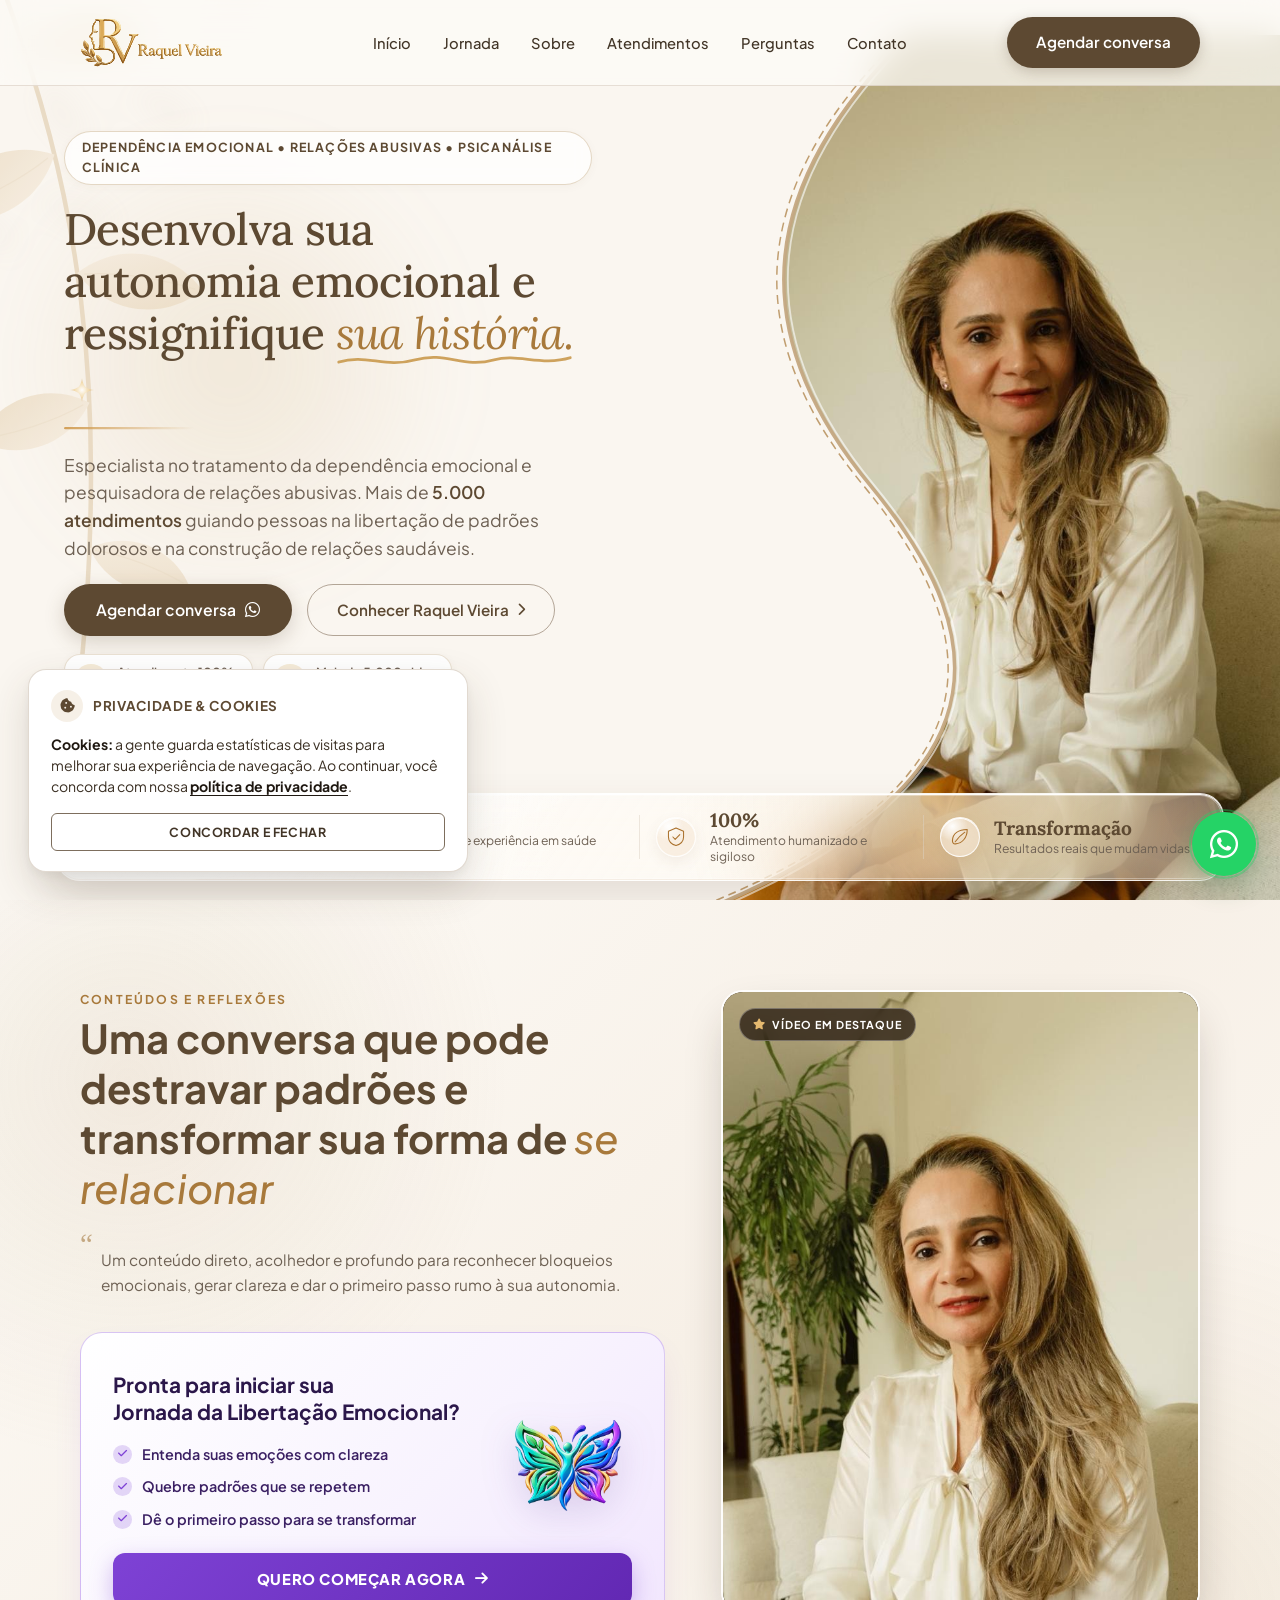
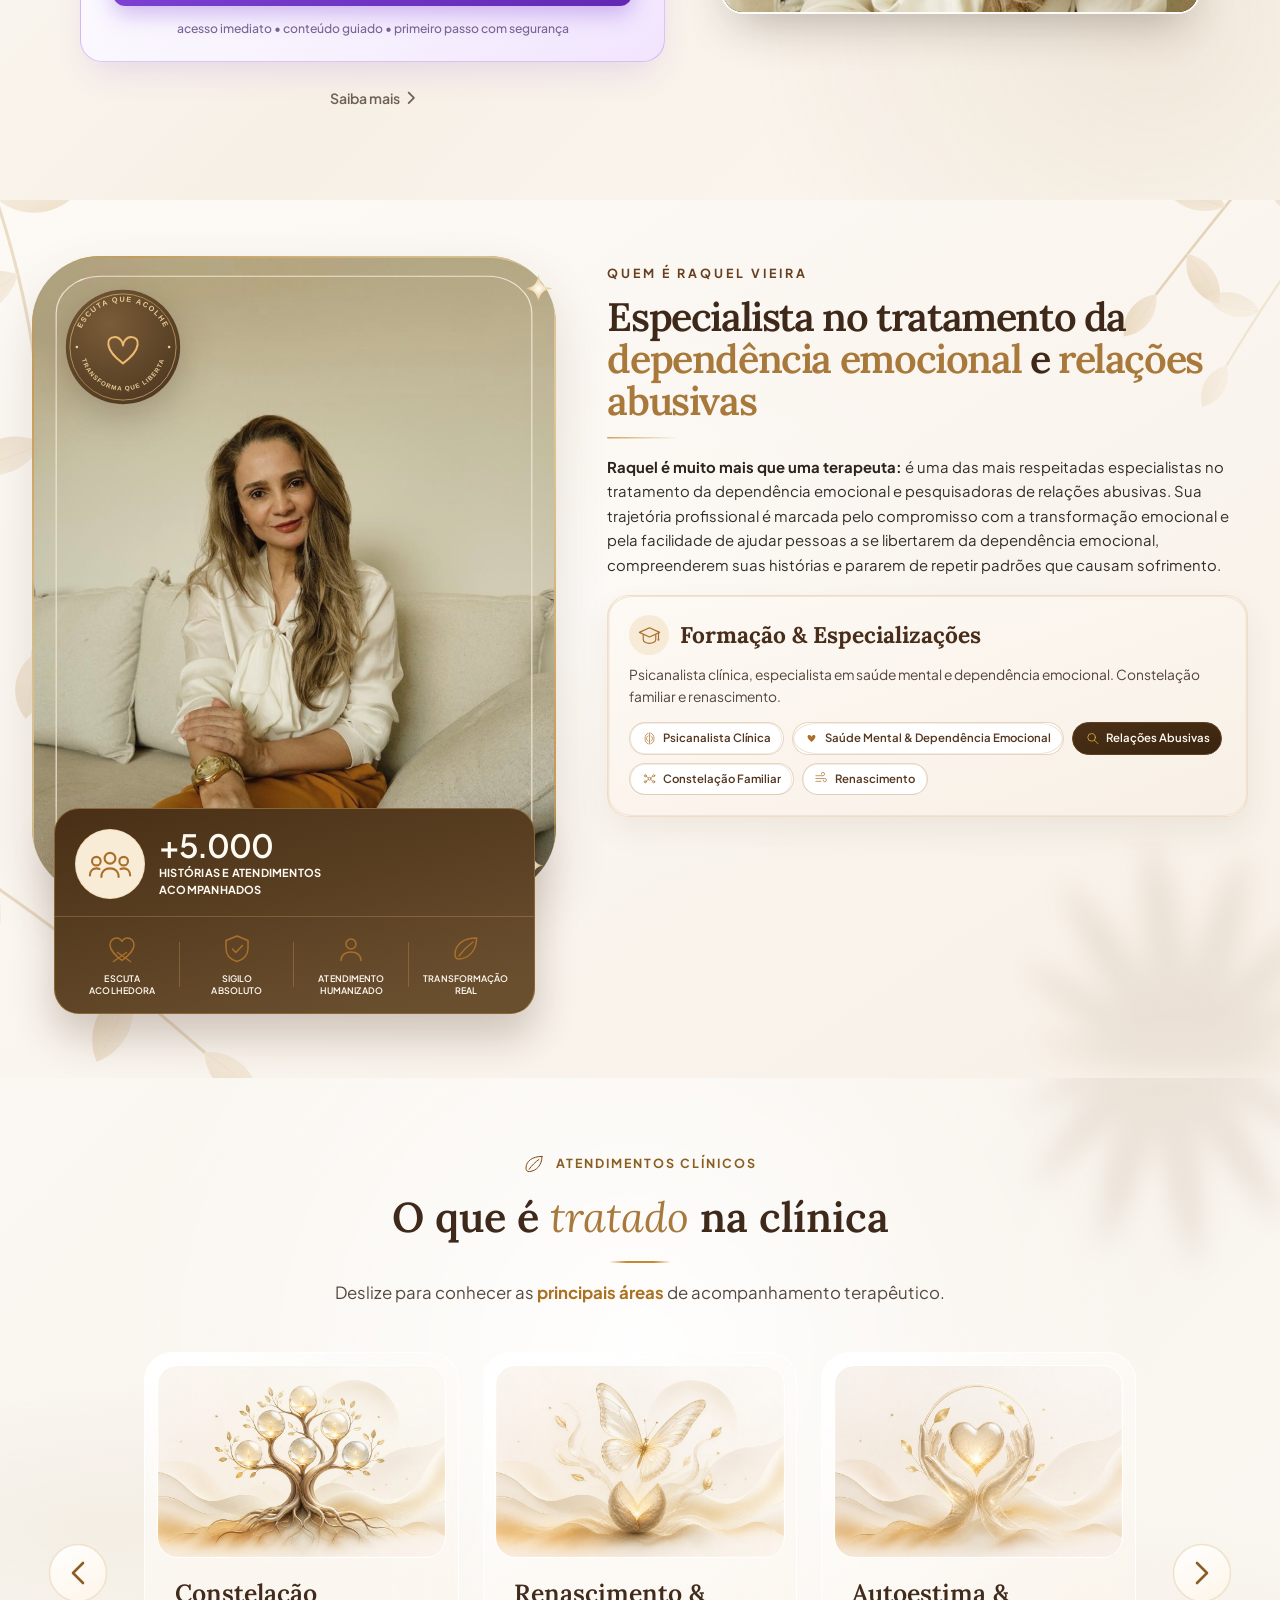
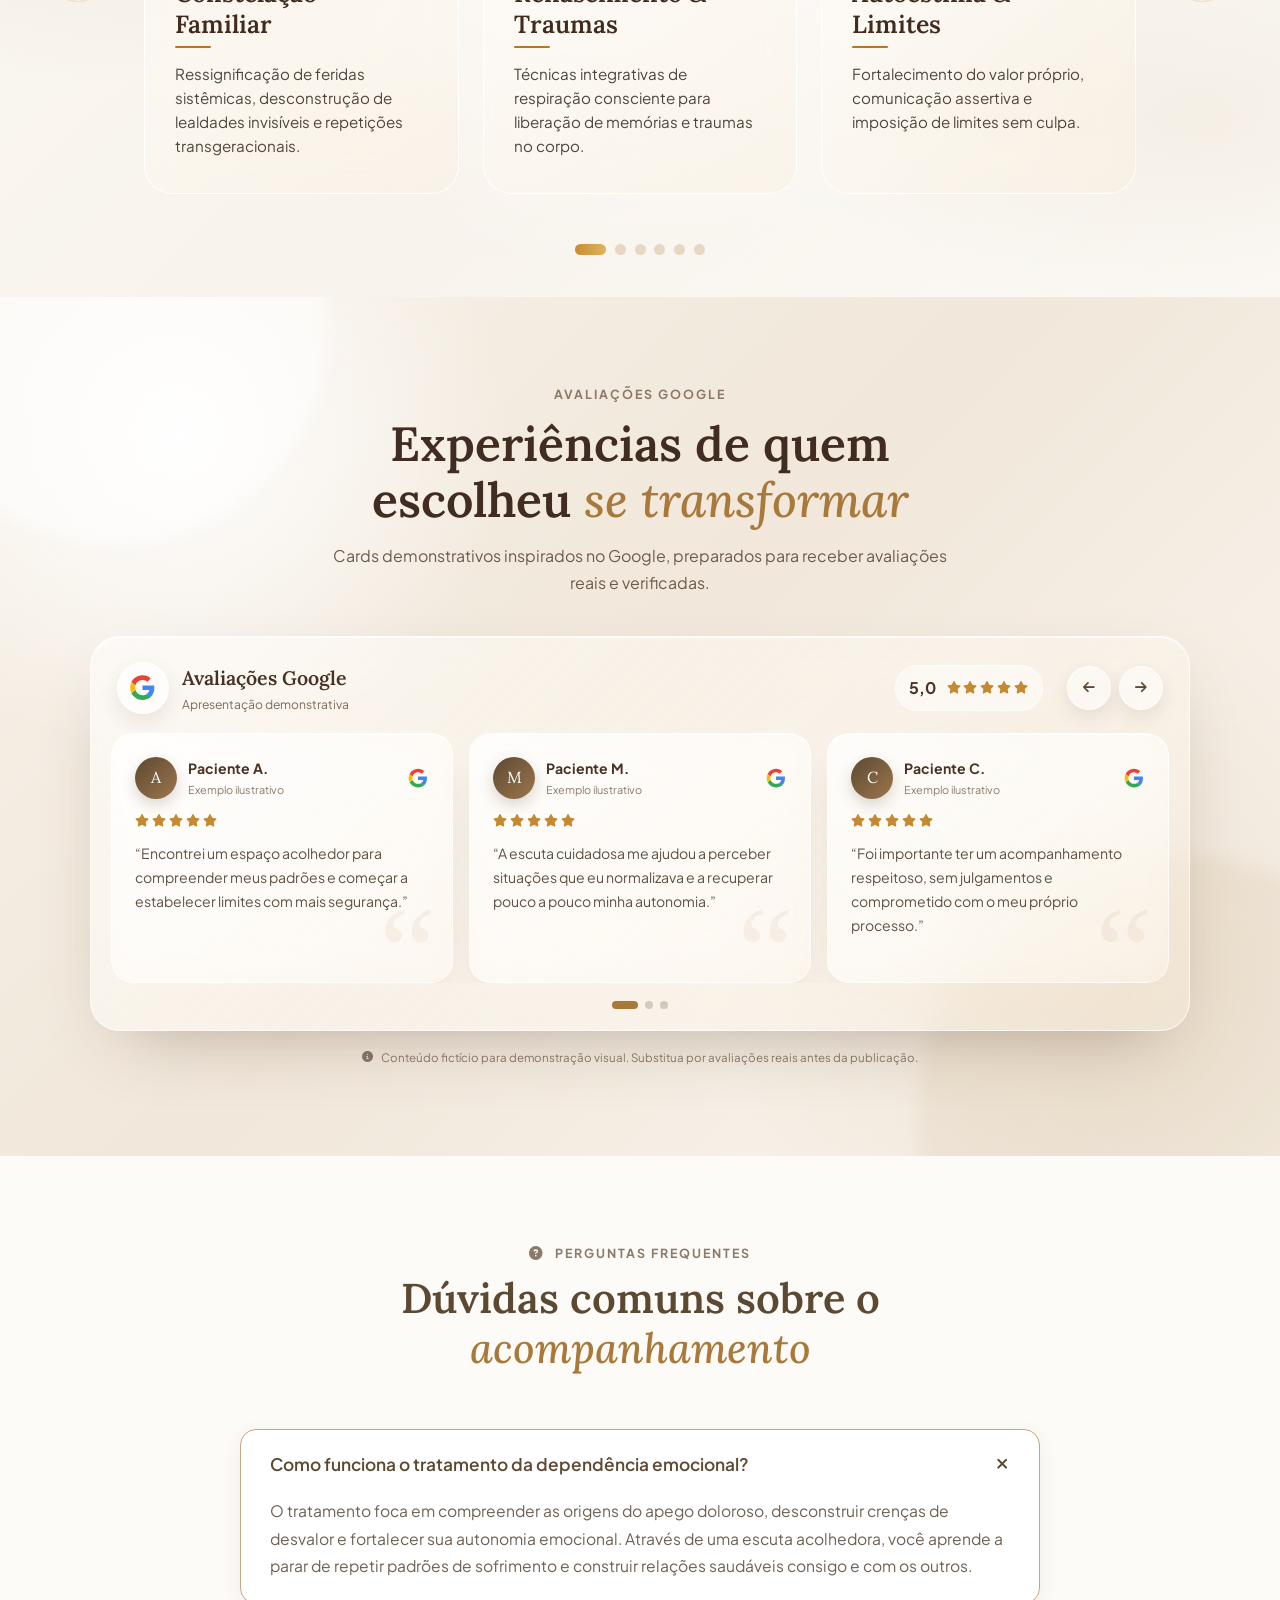
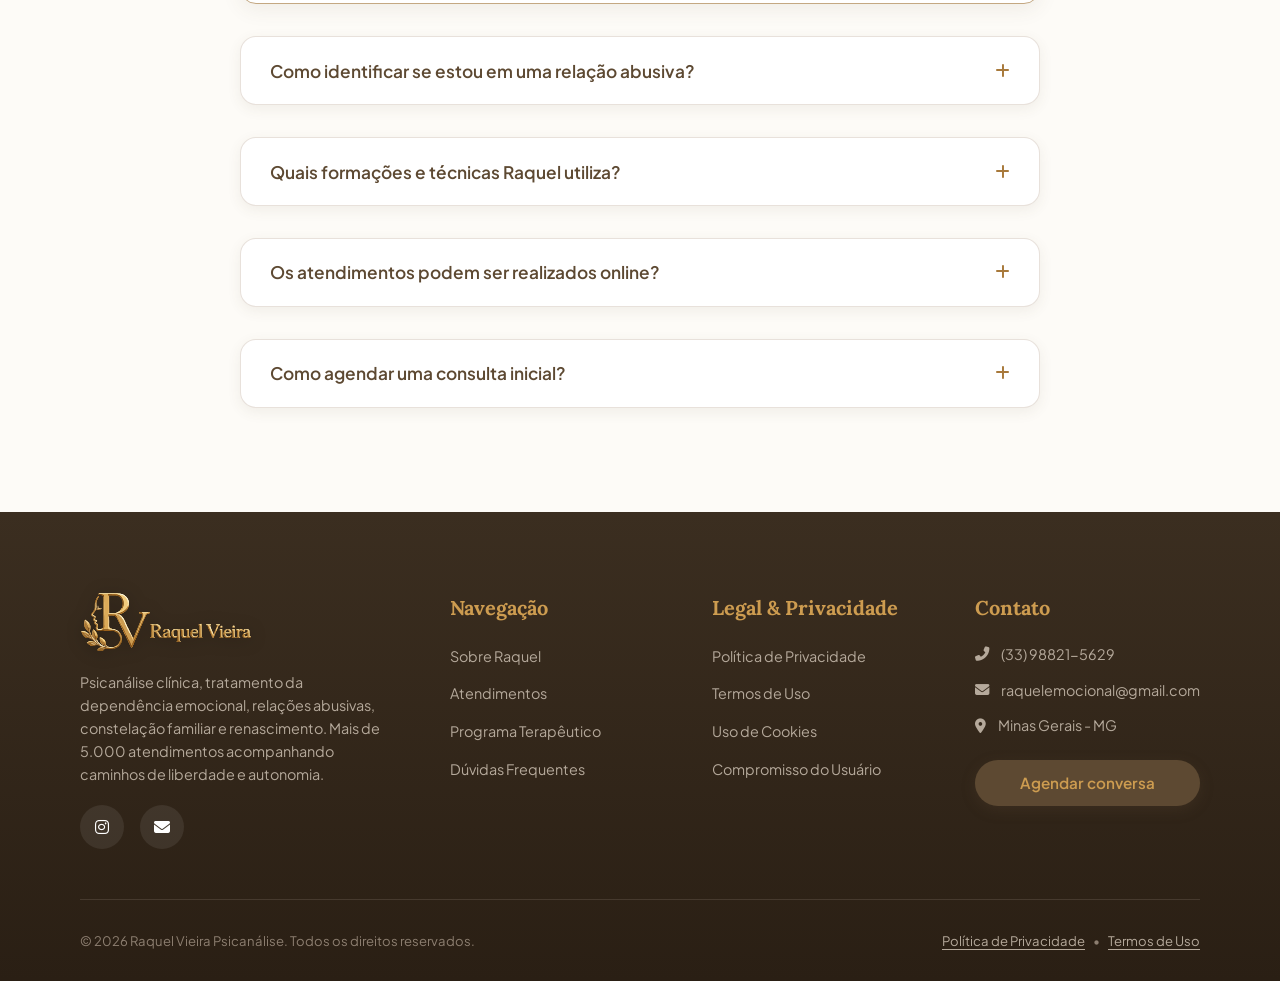
==== commit 010020e6: "terminei , finalmente" ====
--- a/index.html
+++ b/index.html
@@ -3,6 +3,7 @@
   <head>
     <meta charset="UTF-8" />
     <meta name="viewport" content="width=device-width, initial-scale=1.0" />
+    <link rel="icon" type="image/png" href="assets/favicon/favicon-1.png" />
     <title>Raquel Vieira | Psicanálise & Acolhimento</title>
     <meta
       name="description"
@@ -83,7 +84,7 @@
               <h1 class="hero-title-main">
                 Desenvolva sua<br />
                 autonomia emocional e<br />
-                ressignifique <span class="highlight-gold">sua história.</span>
+                <span class="hero-ressignifique">ressignifique</span> <span class="highlight-gold">sua história.</span>
                 <img src="assets/svg/compartilhados/sparkle.svg" alt="" class="hero-sparkle hero-sparkle-title" aria-hidden="true" />
               </h1>
 
@@ -344,6 +345,71 @@
           class="about-treatment-palm"
           aria-hidden="true"
         />
+
+        <div class="about-mobile-exclusive" aria-labelledby="about-mobile-title">
+          <span class="about-mobile-eyebrow">QUEM É RAQUEL VIEIRA</span>
+
+          <h2 class="about-mobile-title" id="about-mobile-title">
+            Especialista no tratamento da <em>dependência emocional</em> e relações abusivas
+          </h2>
+
+          <div class="about-mobile-divider" aria-hidden="true">
+            <span></span>
+            <img src="assets/svg/compartilhados/icone-folha.svg" alt="" />
+            <span></span>
+          </div>
+
+          <p class="about-mobile-intro">
+            Acolhedora, experiente e comprometida com a sua <strong>transformação.</strong><br />
+            Ajudo mulheres a <strong>romperem padrões</strong> de dependência emocional e relações abusivas e a reconstruírem uma
+            <strong>vida mais leve e livre.</strong>
+          </p>
+
+          <div class="about-mobile-benefits" aria-label="Diferenciais do atendimento">
+            <div class="about-mobile-benefit">
+              <img src="assets/svg/sobre/icone-escuta-acolhedora.svg" alt="" aria-hidden="true" />
+              <span>Atendimento<br />acolhedor</span>
+            </div>
+            <div class="about-mobile-benefit">
+              <img src="assets/svg/sobre/icone-usuario.svg" alt="" aria-hidden="true" />
+              <span>Abordagem<br />humanizada</span>
+            </div>
+            <div class="about-mobile-benefit">
+              <img src="assets/svg/compartilhados/icone-folha.svg" alt="" aria-hidden="true" />
+              <span>Foco em transformação<br />emocional</span>
+            </div>
+          </div>
+
+          <div class="about-mobile-formation">
+            <div class="about-mobile-formation-heading">
+              <span class="about-mobile-formation-icon">
+                <img src="assets/svg/compartilhados/icone-formatura.svg" alt="" aria-hidden="true" />
+              </span>
+              <h3>Formação &amp; Especializações</h3>
+            </div>
+
+            <p>Bases sólidas e abordagens integradas para um cuidado profundo e transformador.</p>
+
+            <div class="about-mobile-tags">
+              <span><img src="assets/svg/sobre/icone-psicanalise.svg" alt="" aria-hidden="true" />Psicanalista Clínica</span>
+              <span><img src="assets/svg/sobre/icone-coracao-solido.svg" alt="" aria-hidden="true" />Saúde Mental</span>
+              <span><img src="assets/svg/sobre/icone-usuario.svg" alt="" aria-hidden="true" />Dependência Emocional</span>
+              <span class="is-featured"><img src="assets/svg/sobre/icone-lupa.svg" alt="" aria-hidden="true" />Relações Abusivas</span>
+              <span><img src="assets/svg/sobre/icone-constelacao.svg" alt="" aria-hidden="true" />Constelação Familiar</span>
+              <span><img src="assets/svg/sobre/icone-renascimento.svg" alt="" aria-hidden="true" />Renascimento</span>
+            </div>
+          </div>
+
+          <a href="pages/index.html" class="about-mobile-cta">
+            <i class="fas fa-wand-magic-sparkles" aria-hidden="true"></i>
+            <span>Conhecer a trajetória</span>
+            <i class="fas fa-chevron-right" aria-hidden="true"></i>
+          </a>
+
+          <p class="about-mobile-closing">SUA JORNADA DE TRANSFORMAÇÃO COMEÇA AQUI</p>
+          <div class="about-mobile-closing-line" aria-hidden="true"><span></span><i class="far fa-heart"></i><span></span></div>
+        </div>
+
         <div class="container about-grid">
           <div class="about-img-col">
             <div class="about-img-box">
@@ -533,26 +599,6 @@
                 </div>
               </div>
 
-              <!-- Bottom Meta Row under Video -->
-              <div class="reflections-video-meta-row">
-                <div class="video-meta-item meta-created-by">
-                  <span class="meta-label">CONTEÚDO CRIADO POR</span>
-                  <span class="meta-val">Especialista em desenvolvimento emocional e relacionamentos</span>
-                </div>
-                <div class="video-meta-item">
-                  <span class="meta-icon"><i class="fas fa-users"></i></span>
-                  <div class="meta-text">
-                    <strong>+10 mil</strong>
-                    <span>mulheres impactadas</span>
-                  </div>
-                </div>
-                <div class="video-meta-item">
-                  <span class="meta-icon"><i class="fas fa-shield-alt"></i></span>
-                  <div class="meta-text">
-                    <span>Conteúdo seguro, ético e acolhedor</span>
-                  </div>
-                </div>
-              </div>
             </div>
           </div>
         </div>
@@ -665,8 +711,8 @@
           </div>
 
           <p class="google-reviews-disclaimer">
-            <i class="fas fa-circle-info" aria-hidden="true"></i> Conteúdo fictício para demonstração visual. Substitua por avaliações reais antes da
-            publicação.
+            <i class="fas fa-circle-info" aria-hidden="true"></i>
+            <span>Conteúdo fictício para demonstração visual. Substitua por avaliações reais antes da publicação.</span>
           </p>
         </div>
       </section>
--- a/css/styles.css
+++ b/css/styles.css
@@ -2216,6 +2216,16 @@
   color: #a8793b;
 }
 
+@media (min-width: 993px) {
+  .reflections-jornada-card {
+    margin-top: 30px;
+  }
+
+  .reflections-intro-desc {
+    transform: translateY(15px);
+  }
+}
+
 /* Right Column: Featured Video Card */
 .reflections-right-col {
   display: flex;
@@ -2379,6 +2389,10 @@
 }
 
 @media (max-width: 600px) {
+  .reflections-video-thumb {
+    aspect-ratio: 4 / 5.5;
+  }
+
   .reflections-video-controls {
     right: 9px;
     bottom: 9px;
@@ -2594,7 +2608,7 @@
 
 @media (max-width: 600px) {
   .reflections {
-    padding: 44px 0;
+    padding: 32px 0 44px;
   }
 
   .reflections-grid {
@@ -2604,6 +2618,14 @@
   .reflections-main-title {
     font-size: 1.75rem;
     line-height: 1.3;
+  }
+
+  .reflections-quote-box {
+    margin-top: -2rem;
+  }
+
+  .reflections-intro-desc {
+    transform: translateY(10px);
   }
 
   .reflections-jornada-card {
@@ -2996,7 +3018,8 @@
 
 .google-reviews-disclaimer {
   display: flex;
-  align-items: center;
+  width: fit-content;
+  align-items: flex-start;
   justify-content: center;
   gap: 0.45rem;
   max-width: 760px;
@@ -3004,6 +3027,16 @@
   color: #88776a;
   font-size: 0.72rem;
   text-align: center;
+}
+
+.google-reviews-disclaimer i {
+  flex: 0 0 auto;
+  margin-top: 0.25em;
+  line-height: 1;
+}
+
+.google-reviews-disclaimer span {
+  display: block;
 }
 
 @media (max-width: 900px) {
@@ -3861,6 +3894,10 @@
 
 .about::before {
   content: none;
+}
+
+.about-mobile-exclusive {
+  display: none;
 }
 
 .about .about-treatment-palm {
@@ -4334,183 +4371,314 @@
 
 @media (max-width: 560px) {
   .about {
-    padding: 2.75rem 0 3.25rem;
+    padding: 2.35rem 0 2rem;
+    background-color: #fffaf4;
+    background-position: center top;
   }
 
   .about .about-treatment-palm {
-    right: -5.5rem;
-    width: 190px;
-    opacity: 0.24;
+    display: none;
   }
 
   .about .about-foliage {
-    opacity: 0.14;
+    display: none;
   }
 
   .about .about-grid {
-    width: calc(100% - 1.5rem);
-    gap: 2rem;
-  }
-
-  .about .about-img-col {
-    padding-bottom: 0;
-  }
-
-  .about .about-img-box {
-    max-width: 100%;
-    height: auto;
-    border-radius: 44px;
-  }
-
-  .about .about-img-box > .about-photo {
-    height: 455px;
-  }
-
-  .about .about-photo-frame {
-    height: 455px;
-  }
-
-  .about .about-sparkle-top {
-    top: 0.75rem;
-    right: 0.15rem;
-  }
-
-  .about .about-sparkle-bottom {
-    top: 438px;
-    right: 0.5rem;
-    bottom: auto;
-  }
-
-  .about .about-rotating-seal {
-    top: 1rem;
-    left: 1rem;
-    width: 86px;
-    height: 86px;
-  }
-
-  .about .about-profile-panel {
+    display: none;
+  }
+
+  .about-mobile-exclusive {
     position: relative;
-    right: auto;
-    bottom: auto;
-    left: auto;
-    max-width: calc(100% - 0.8rem);
-    margin: -52px 0.4rem 0;
-    border-radius: 20px;
-  }
-
-  .about .about-experience-badge {
+    z-index: 2;
+    display: block;
+    width: calc(100% - 2rem);
+    max-width: 500px;
+    margin: 0 auto;
+    color: #49382c;
+  }
+
+  .about-mobile-eyebrow {
+    display: block;
+    margin-bottom: 0.85rem;
+    color: #51382a;
+    font-size: 0.67rem;
+    font-weight: 800;
+    letter-spacing: 0.31em;
+  }
+
+  .about-mobile-title {
+    margin: 0;
+    color: #3e2b20;
+    font-family: var(--ff-heading);
+    font-size: clamp(2rem, 9.7vw, 2.85rem);
+    font-weight: 500;
+    line-height: 1.04;
+    letter-spacing: -0.035em;
+  }
+
+  .about-mobile-title em {
+    color: #b8771f;
+    font-style: normal;
+  }
+
+  .about-mobile-divider {
+    display: grid;
+    grid-template-columns: 1fr auto 1fr;
+    align-items: center;
     gap: 0.65rem;
-    padding: 0.9rem 0.8rem;
-  }
-
-  .about .exp-icon {
-    width: 52px;
-    height: 52px;
-    min-width: 52px;
-  }
-
-  .about .exp-icon img {
-    width: 37px;
-    height: 37px;
-  }
-
-  .about .about-experience-badge .exp-number {
-    font-size: 1.55rem;
-  }
-
-  .about .about-experience-badge .exp-text {
-    font-size: 0.6rem;
-    line-height: 1.35;
-  }
-
-  .about .about-values-row {
-    grid-template-columns: repeat(2, 1fr);
-    row-gap: 0.7rem;
-    padding: 0.75rem 0.5rem 0.85rem;
-  }
-
-  .about .about-value-icon,
-  .about .about-value-icon img {
-    width: 29px;
-    height: 29px;
-  }
-
-  .about .about-value-item span {
-    font-size: 0.52rem;
-  }
-
-  .about .about-value-item:nth-child(2)::after {
-    display: none;
-  }
-
-  .about .section-title {
-    font-size: clamp(1.8rem, 8.4vw, 2.05rem);
-    line-height: 1.08;
-  }
-
-  .about .section-tag {
-    gap: 0.4rem;
-    font-size: 0.68rem;
-    letter-spacing: 0.17em;
-  }
-
-  .about .Highlight-lead {
-    font-size: 0.88rem;
-    line-height: 1.58;
-  }
-
-  .about .formacao-title {
+    margin: 1.15rem 0 1rem;
+  }
+
+  .about-mobile-divider span {
+    height: 1px;
+    background: linear-gradient(90deg, transparent, #c98a32);
+  }
+
+  .about-mobile-divider span:last-child {
+    background: linear-gradient(90deg, #c98a32, transparent);
+  }
+
+  .about-mobile-divider img {
+    width: 22px;
+    height: 22px;
+    object-fit: contain;
+  }
+
+  .about-mobile-intro {
+    margin: 0 0 1.25rem;
+    color: #51463f;
+    font-size: clamp(0.91rem, 4.1vw, 1.02rem);
+    line-height: 1.62;
+  }
+
+  .about-mobile-intro strong {
+    color: #a96718;
+    font-weight: 800;
+  }
+
+  .about-mobile-benefits {
+    display: grid;
+    grid-template-columns: repeat(3, 1fr);
+    margin-bottom: 1.35rem;
+    padding: 0.8rem 0.35rem;
+    border: 1px solid rgba(202, 144, 64, 0.3);
+    border-radius: 14px;
+    background: rgba(255, 252, 247, 0.68);
+  }
+
+  .about-mobile-benefit {
+    position: relative;
+    display: flex;
+    min-width: 0;
+    align-items: center;
+    justify-content: center;
+    gap: 0.42rem;
+    padding: 0 0.3rem;
+  }
+
+  .about-mobile-benefit:not(:last-child)::after {
+    content: "";
+    position: absolute;
+    top: 5%;
+    right: 0;
+    width: 1px;
+    height: 90%;
+    background: rgba(190, 125, 35, 0.34);
+  }
+
+  .about-mobile-benefit img {
+    width: clamp(28px, 8vw, 36px);
+    height: clamp(28px, 8vw, 36px);
+    flex: 0 0 auto;
+  }
+
+  .about-mobile-benefit span {
+    color: #55473e;
+    font-size: clamp(0.55rem, 2.5vw, 0.69rem);
+    line-height: 1.25;
+  }
+
+  .about-mobile-formation {
+    position: relative;
+    overflow: hidden;
+    margin: 0 0.15rem 1.15rem;
+    padding: 1.15rem 1rem 1.1rem;
+    border: 1px solid rgba(205, 153, 84, 0.26);
+    border-radius: 21px;
+    background: rgba(255, 253, 250, 0.9) url("../assets/svg/sobre/card-formacao-shell.svg") center / 100% 100% no-repeat;
+    box-shadow: 0 12px 26px rgba(85, 56, 30, 0.12);
+  }
+
+  .about-mobile-formation-heading {
+    display: flex;
+    align-items: center;
+    gap: 0.7rem;
+  }
+
+  .about-mobile-formation-icon {
+    display: flex;
+    width: 48px;
+    height: 48px;
+    flex: 0 0 48px;
+    align-items: center;
+    justify-content: center;
+    border-radius: 50%;
+    background: #fbf1e2;
+    box-shadow: inset 0 0 0 1px rgba(197, 135, 48, 0.18);
+  }
+
+  .about-mobile-formation-icon img {
+    width: 31px;
+    height: 31px;
+  }
+
+  .about-mobile-formation-heading h3 {
+    margin: 0;
+    color: #463124;
+    font-family: var(--ff-heading);
+    font-size: clamp(1.28rem, 6vw, 1.65rem);
+    font-weight: 600;
+    line-height: 1.1;
+  }
+
+  .about-mobile-formation-heading h3::after {
+    content: "";
+    display: block;
+    width: 70px;
+    height: 1px;
+    margin-top: 0.5rem;
+    background: #d4a05b;
+  }
+
+  .about-mobile-formation > p {
+    max-width: 320px;
+    margin: 0.9rem auto 0.85rem;
+    color: #61544b;
+    font-size: 0.82rem;
+    line-height: 1.45;
+    text-align: center;
+  }
+
+  .about-mobile-tags {
+    display: flex;
+    flex-wrap: wrap;
+    justify-content: center;
+    gap: 0.48rem;
+  }
+
+  .about-mobile-tags span {
+    display: inline-flex;
+    min-height: 35px;
+    align-items: center;
+    gap: 0.48rem;
+    padding: 0.42rem 0.78rem;
+    border: 1px solid rgba(202, 154, 95, 0.36);
+    border-radius: 999px;
+    background: rgba(255, 251, 246, 0.9);
+    color: #5b483b;
+    font-size: clamp(0.67rem, 3vw, 0.78rem);
+    line-height: 1.1;
+    box-shadow: 0 4px 9px rgba(91, 58, 28, 0.06);
+  }
+
+  .about-mobile-tags img {
+    width: 17px;
+    height: 17px;
+  }
+
+  .about-mobile-tags .is-featured {
+    border-color: #5a381d;
+    background: #55361d;
+    color: #fffaf2;
+    box-shadow: 0 7px 14px rgba(74, 43, 19, 0.18);
+  }
+
+  .about-mobile-tags .is-featured img {
+    filter: brightness(0) saturate(100%) invert(78%) sepia(49%) saturate(532%) hue-rotate(357deg) brightness(95%);
+  }
+
+  .about-mobile-cta {
+    display: grid;
+    min-height: 58px;
+    grid-template-columns: 28px 1fr 20px;
+    align-items: center;
+    gap: 0.6rem;
+    margin: 0 1.65rem;
+    padding: 0.8rem 1.15rem;
+    border: 1px solid #d8a553;
+    border-radius: 16px;
+    background: linear-gradient(135deg, #c98a2b, #a96512);
+    box-shadow: 0 9px 20px rgba(167, 101, 18, 0.25), inset 0 1px 0 rgba(255, 255, 255, 0.32);
+    color: #fffdf9;
+    font-family: var(--ff-heading);
+    font-size: clamp(1.07rem, 5vw, 1.3rem);
+    font-weight: 600;
+    text-align: center;
+    text-decoration: none;
+  }
+
+  .about-mobile-cta i:first-child {
+    font-size: 1rem;
+  }
+
+  .about-mobile-cta i:last-child {
+    justify-self: end;
+    font-size: 0.85rem;
+  }
+
+  .about-mobile-cta:active {
+    transform: translateY(1px);
+  }
+
+  .about-mobile-closing {
+    margin: 0.9rem 0 0.35rem;
+    color: #6a5547;
+    font-size: 0.55rem;
+    font-weight: 800;
+    letter-spacing: 0.27em;
+    text-align: center;
+  }
+
+  .about-mobile-closing-line {
+    display: grid;
+    max-width: 190px;
+    grid-template-columns: 1fr auto 1fr;
     align-items: center;
     gap: 0.55rem;
-    font-size: 1.18rem;
-  }
-
-  .about .formacao-title-icon {
-    width: 36px;
-    height: 36px;
-    flex-basis: 36px;
-  }
-
-  .about .formacao-title-icon img {
-    width: 22px;
-    height: 22px;
-  }
-
-  .about .formacao-box {
-    padding: 1rem;
-    border-radius: 20px;
-  }
-
-  .about .formacao-desc {
-    font-size: 0.8rem;
-    line-height: 1.5;
-  }
-
-  .about .tag-pill {
-    padding: 0.36rem 0.62rem;
-    font-size: 0.66rem;
-    line-height: 1.25;
-    white-space: normal;
+    margin: 0 auto;
+    color: #bd7d24;
+  }
+
+  .about-mobile-closing-line span {
+    height: 1px;
+    background: linear-gradient(90deg, transparent, rgba(189, 125, 36, 0.55));
+  }
+
+  .about-mobile-closing-line span:last-child {
+    background: linear-gradient(90deg, rgba(189, 125, 36, 0.55), transparent);
   }
 }
 
 @media (max-width: 380px) {
-  .about .about-img-box > .about-photo {
-    height: 420px;
-  }
-
-  .about .about-photo-frame {
-    height: 420px;
-  }
-
-  .about .about-sparkle-bottom {
-    top: 404px;
-  }
-
-  .about .about-profile-panel {
-    max-width: calc(100% - 0.5rem);
-    margin-right: 0.25rem;
-    margin-left: 0.25rem;
+  .about-mobile-exclusive {
+    width: calc(100% - 1.4rem);
+  }
+
+  .about-mobile-benefits {
+    padding-right: 0.2rem;
+    padding-left: 0.2rem;
+  }
+
+  .about-mobile-benefit {
+    flex-direction: column;
+    gap: 0.25rem;
+    text-align: center;
+  }
+
+  .about-mobile-cta {
+    margin-right: 0.6rem;
+    margin-left: 0.6rem;
   }
 }
 
@@ -4850,6 +5018,26 @@
     padding: 0 0.5rem !important;
   }
 
+  .hero-title-main::after {
+    content: none;
+  }
+
+  .hero-ressignifique {
+    position: relative;
+    display: inline-block;
+  }
+
+  .hero-ressignifique::after {
+    content: "";
+    position: absolute;
+    right: 0;
+    bottom: -0.28em;
+    left: 0;
+    height: 3px;
+    background: url("../assets/svg/sobre/divisor-dourado-curto.svg") center / 100% 100% no-repeat;
+    pointer-events: none;
+  }
+
   .header-container {
     height: 68px !important;
   }
@@ -4860,6 +5048,7 @@
 
   .hero-full {
     padding-top: 82px !important;
+    padding-bottom: 2rem !important;
   }
 
   .hero-tag-pill {
@@ -4884,8 +5073,8 @@
   }
 
   .hero-right-col {
-    height: 280px !important;
-    min-height: 280px !important;
+    height: 310px !important;
+    min-height: 310px !important;
   }
 
   .footer-top {
@@ -4912,8 +5101,8 @@
   }
 
   .hero-right-col {
-    height: 240px !important;
-    min-height: 240px !important;
+    height: 270px !important;
+    min-height: 270px !important;
   }
 }
 
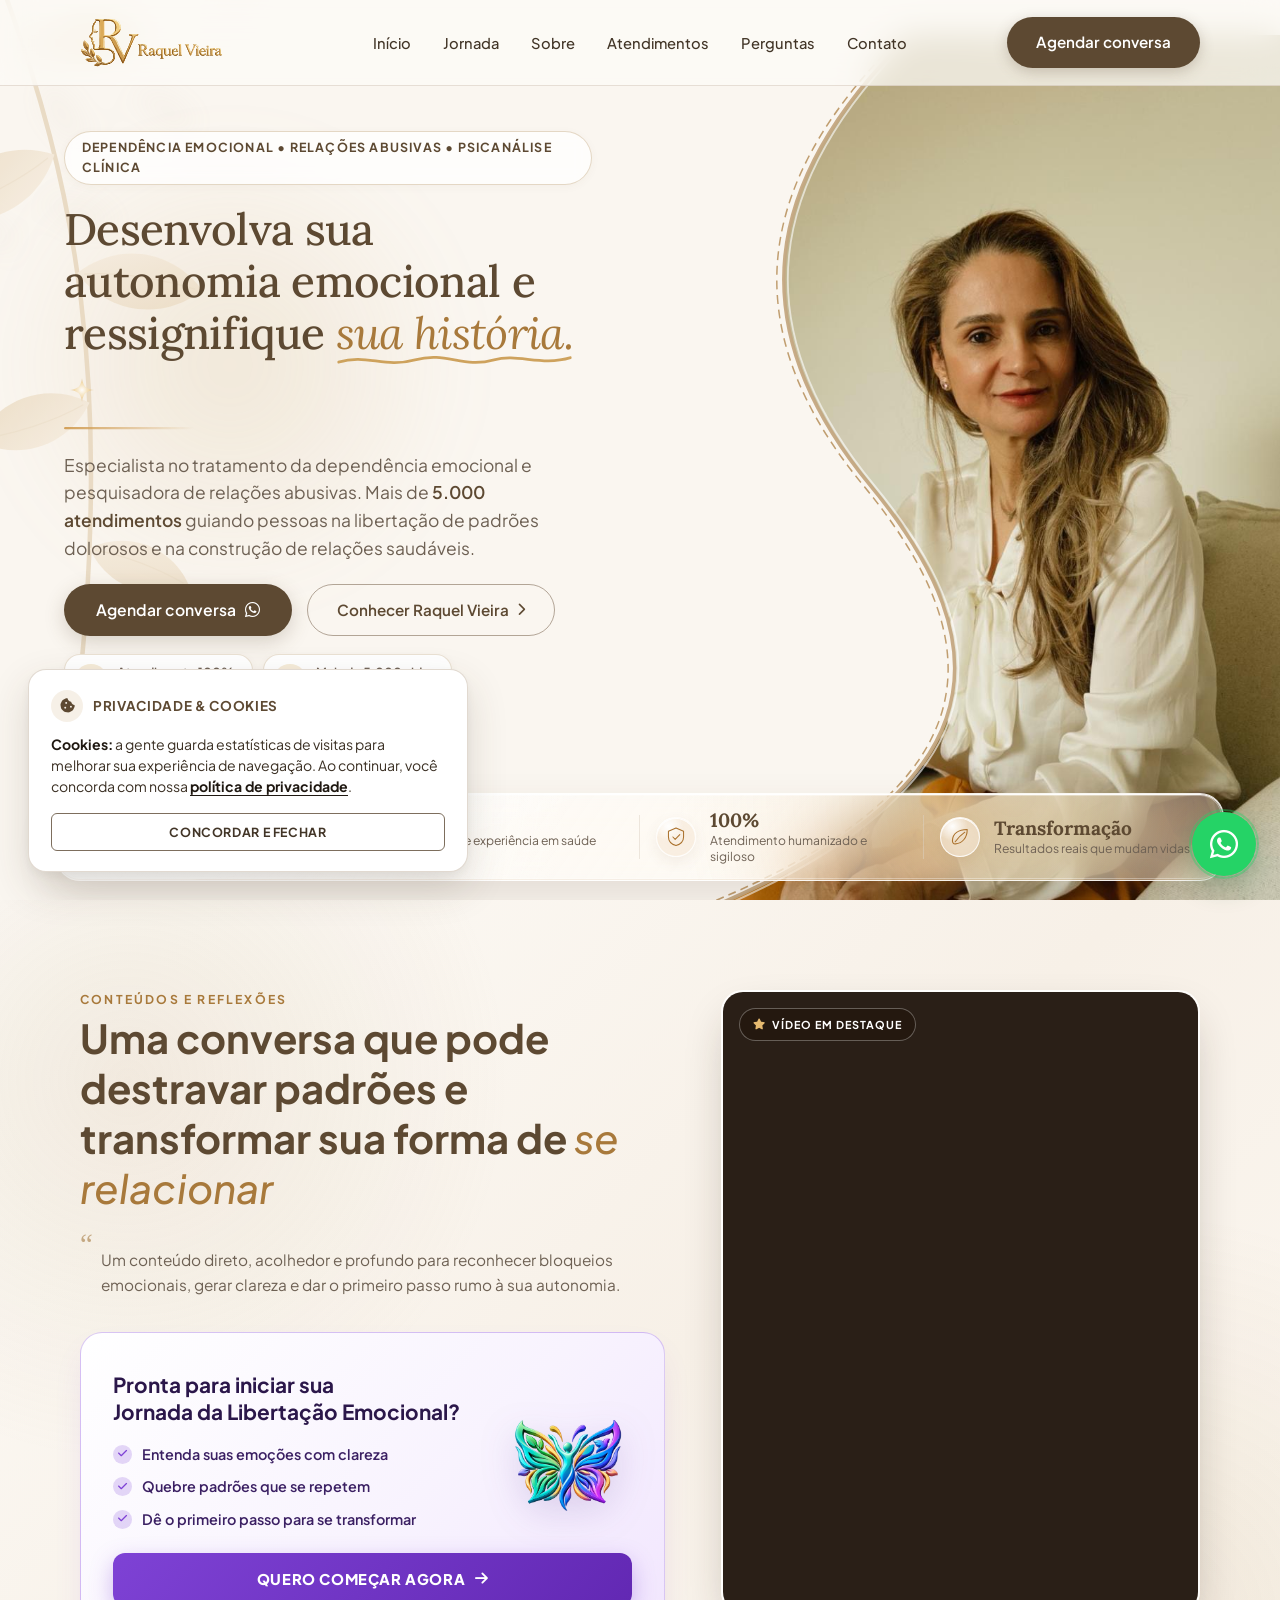
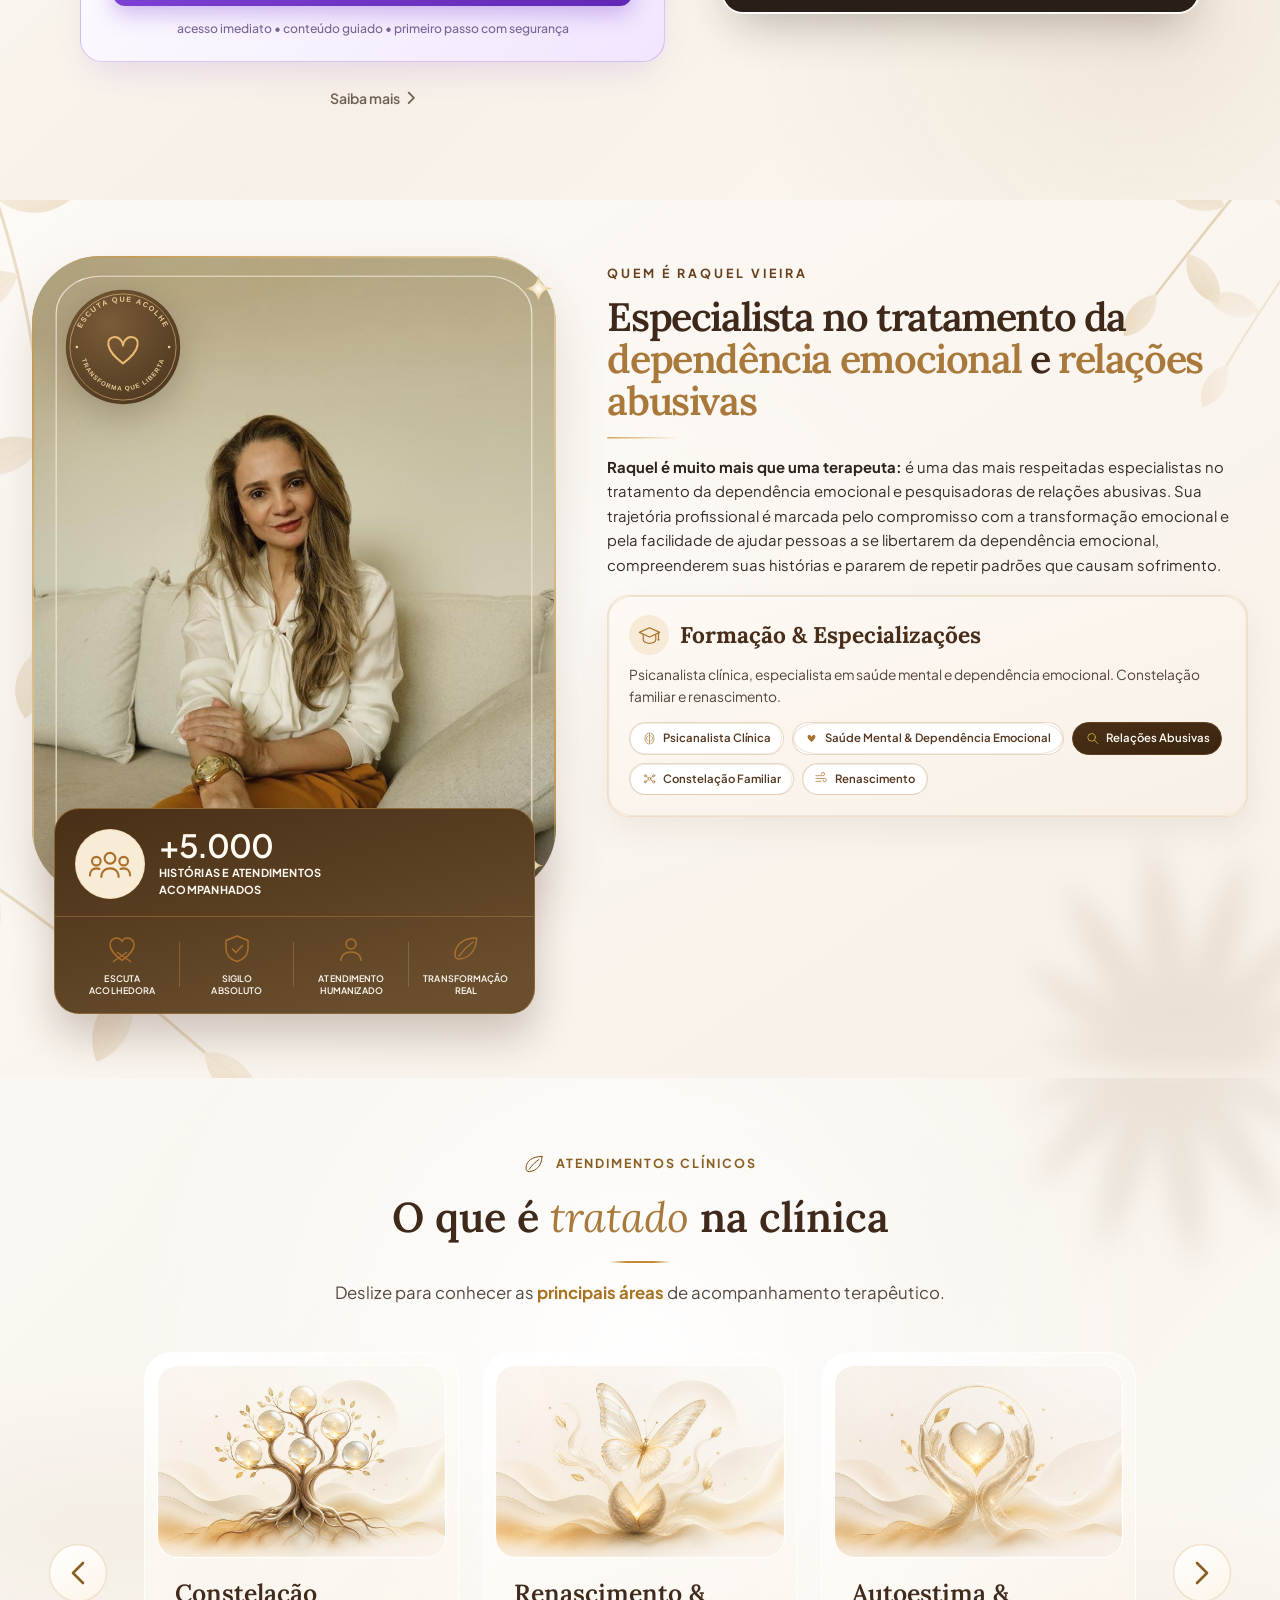
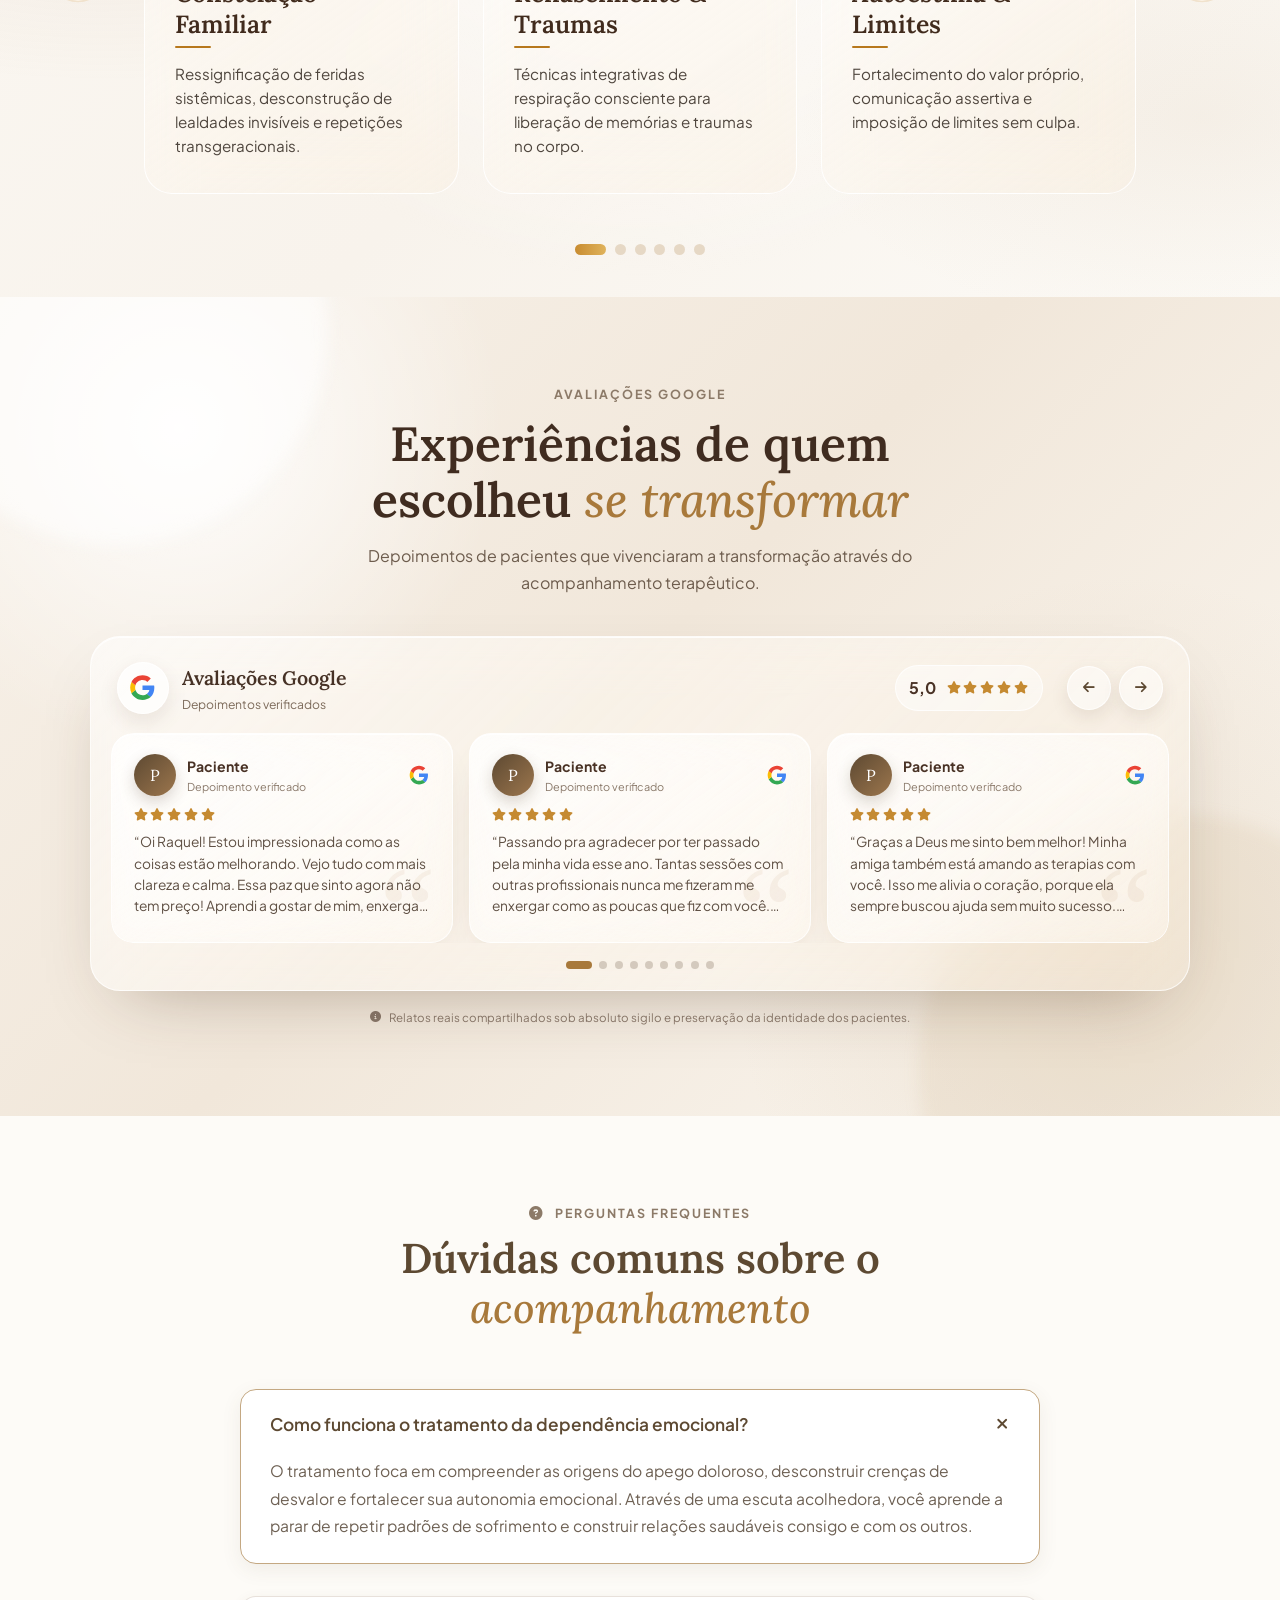
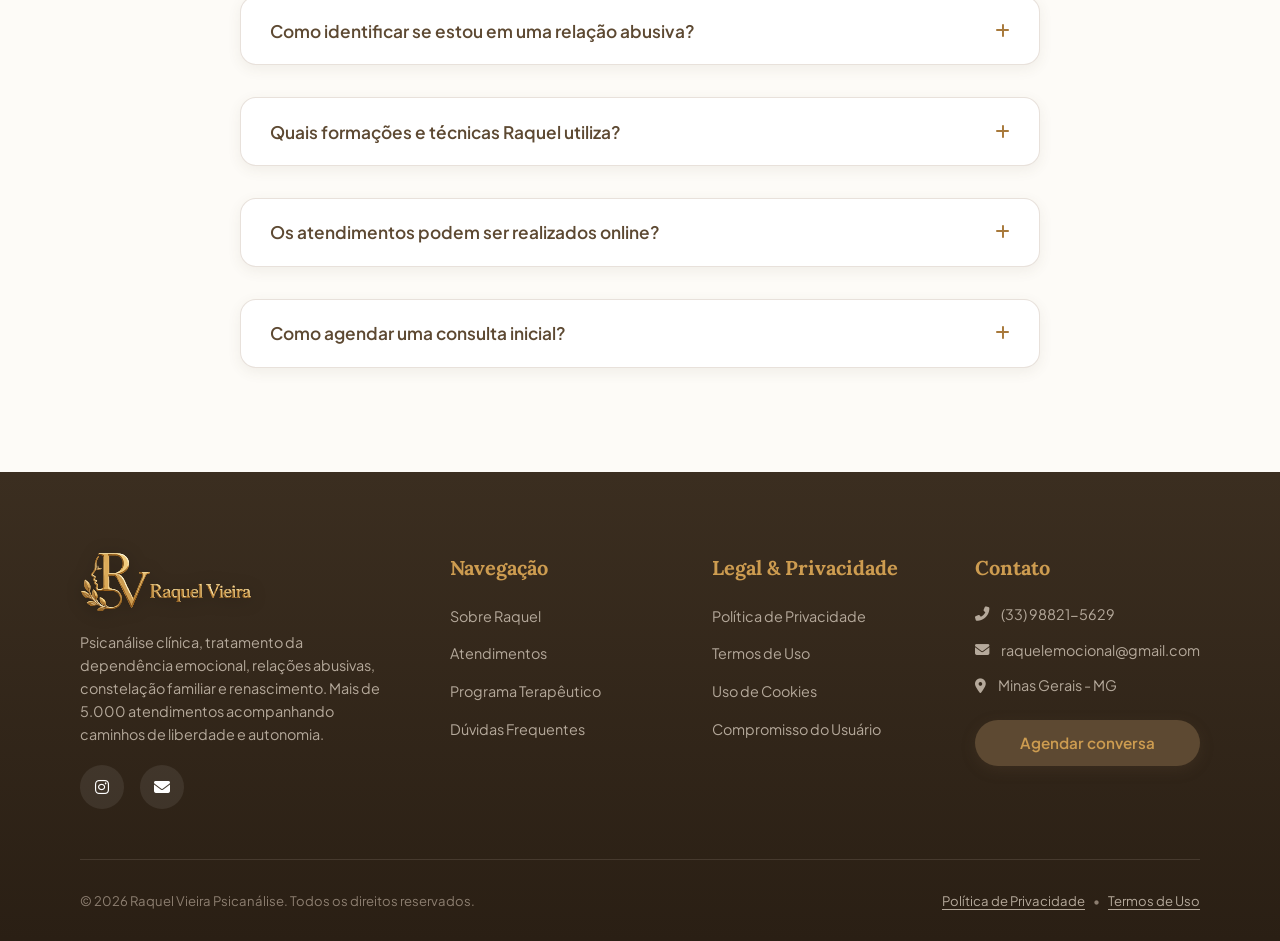
==== commit 531fe060: "Terminei o site" ====
--- a/index.html
+++ b/index.html
@@ -360,9 +360,7 @@
           </div>
 
           <p class="about-mobile-intro">
-            Acolhedora, experiente e comprometida com a sua <strong>transformação.</strong><br />
-            Ajudo mulheres a <strong>romperem padrões</strong> de dependência emocional e relações abusivas e a reconstruírem uma
-            <strong>vida mais leve e livre.</strong>
+            Acolhedora, experiente e comprometida com a sua <strong>transformação.</strong> Ajudo homens e mulheres a <strong>romperem padrões</strong> de dependência emocional e relações abusivas e a reconstruírem uma <strong>vida mais leve e livre.</strong>
           </p>
 
           <div class="about-mobile-benefits" aria-label="Diferenciais do atendimento">
@@ -556,20 +554,14 @@
             <div class="reflections-right-col">
               <div class="reflections-video-card">
                 <div class="reflections-video-thumb">
-                  <video
+                  <iframe
                     id="reflectionsInlineVideo"
                     class="reflections-inline-video"
-                    muted
-                    loop
-                    playsinline
-                    preload="metadata"
-                    poster="imagens/thumb-1.jpg"
-                    aria-label="Vídeo de apresentação de Raquel Vieira"
-                  >
-                    <source id="reflectionsWebmSource" src="assets/video/video-oficial.webm" type="video/webm" />
-                    <source src="assets/video/video-oficial.mp4" type="video/mp4" />
-                    Seu navegador não suporta a exibição deste vídeo.
-                  </video>
+                    src="https://www.youtube-nocookie.com/embed/FmHg2FjA4x4?enablejsapi=1&autoplay=1&mute=1&loop=1&playlist=FmHg2FjA4x4&controls=0&rel=0&modestbranding=1&disablekb=1&iv_load_policy=3&playsinline=1&vq=hd1080"
+                    title="Vídeo Raquel Vieira"
+                    frameborder="0"
+                    allow="accelerometer; autoplay; clipboard-write; encrypted-media; gyroscope; picture-in-picture"
+                  ></iframe>
                   <span class="reflections-video-badge"><i class="fas fa-star"></i> VÍDEO EM DESTAQUE</span>
                   <div class="reflections-video-controls" aria-label="Controles do vídeo">
                     <input
@@ -583,8 +575,8 @@
                       aria-label="Progresso do vídeo"
                     />
                     <div class="reflections-video-controls-row">
-                      <button id="reflectionsVideoPlay" class="reflections-video-control-btn" type="button" aria-label="Reproduzir vídeo" title="Reproduzir">
-                        <i class="fas fa-play" aria-hidden="true"></i>
+                      <button id="reflectionsVideoPlay" class="reflections-video-control-btn" type="button" aria-label="Pausar vídeo" title="Pausar">
+                        <i class="fas fa-pause" aria-hidden="true"></i>
                       </button>
                       <span id="reflectionsVideoTime" class="reflections-video-time">0:00 / 0:00</span>
                       <span class="reflections-video-controls-spacer"></span>
@@ -613,7 +605,7 @@
               Experiências de quem<br />
               escolheu <em class="title-italic-gold">se transformar</em>
             </h2>
-            <p>Cards demonstrativos inspirados no Google, preparados para receber avaliações reais e verificadas.</p>
+            <p>Depoimentos de pacientes que vivenciaram a transformação através do acompanhamento terapêutico.</p>
           </div>
 
           <div class="google-reviews-glass">
@@ -622,11 +614,11 @@
                 <span class="google-logo-orb"><img src="assets/svg/avaliacoes/google-g.svg" alt="Google" /></span>
                 <div>
                   <strong>Avaliações Google</strong>
-                  <span>Apresentação demonstrativa</span>
-                </div>
-              </div>
-
-              <div class="google-summary-rating" aria-label="Nota demonstrativa 5 de 5">
+                  <span>Depoimentos verificados</span>
+                </div>
+              </div>
+
+              <div class="google-summary-rating" aria-label="Nota 5 de 5">
                 <strong>5,0</strong>
                 <span class="google-stars" aria-hidden="true">
                   <i class="fas fa-star"></i><i class="fas fa-star"></i><i class="fas fa-star"></i><i class="fas fa-star"></i><i class="fas fa-star"></i>
@@ -647,62 +639,134 @@
               <div class="google-reviews-track" id="googleReviewsTrack">
                 <article class="google-review-card">
                   <div class="google-review-person">
-                    <span class="google-review-avatar">A</span>
-                    <div><strong>Paciente A.</strong><span>Exemplo ilustrativo</span></div>
+                    <span class="google-review-avatar">P</span>
+                    <div><strong>Paciente</strong><span>Depoimento verificado</span></div>
                     <img src="assets/svg/avaliacoes/google-g.svg" alt="" aria-hidden="true" />
                   </div>
                   <div class="google-review-stars" aria-label="5 de 5 estrelas">
                     <i class="fas fa-star"></i><i class="fas fa-star"></i><i class="fas fa-star"></i><i class="fas fa-star"></i><i class="fas fa-star"></i>
                   </div>
-                  <p>“Encontrei um espaço acolhedor para compreender meus padrões e começar a estabelecer limites com mais segurança.”</p>
+                  <p>“Oi Raquel! Estou impressionada como as coisas estão melhorando. Vejo tudo com mais clareza e calma. Essa paz que sinto agora não tem preço! Aprendi a gostar de mim, enxergar meu valor e me posicionar.”</p>
                 </article>
 
                 <article class="google-review-card">
                   <div class="google-review-person">
-                    <span class="google-review-avatar">M</span>
-                    <div><strong>Paciente M.</strong><span>Exemplo ilustrativo</span></div>
+                    <span class="google-review-avatar">P</span>
+                    <div><strong>Paciente</strong><span>Depoimento verificado</span></div>
                     <img src="assets/svg/avaliacoes/google-g.svg" alt="" aria-hidden="true" />
                   </div>
                   <div class="google-review-stars" aria-label="5 de 5 estrelas">
                     <i class="fas fa-star"></i><i class="fas fa-star"></i><i class="fas fa-star"></i><i class="fas fa-star"></i><i class="fas fa-star"></i>
                   </div>
-                  <p>“A escuta cuidadosa me ajudou a perceber situações que eu normalizava e a recuperar pouco a pouco minha autonomia.”</p>
+                  <p>“Passando pra agradecer por ter passado pela minha vida esse ano. Tantas sessões com outras profissionais nunca me fizeram me enxergar como as poucas que fiz com você. Você é uma pessoa iluminada!”</p>
                 </article>
 
                 <article class="google-review-card">
                   <div class="google-review-person">
-                    <span class="google-review-avatar">C</span>
-                    <div><strong>Paciente C.</strong><span>Exemplo ilustrativo</span></div>
+                    <span class="google-review-avatar">P</span>
+                    <div><strong>Paciente</strong><span>Depoimento verificado</span></div>
                     <img src="assets/svg/avaliacoes/google-g.svg" alt="" aria-hidden="true" />
                   </div>
                   <div class="google-review-stars" aria-label="5 de 5 estrelas">
                     <i class="fas fa-star"></i><i class="fas fa-star"></i><i class="fas fa-star"></i><i class="fas fa-star"></i><i class="fas fa-star"></i>
                   </div>
-                  <p>“Foi importante ter um acompanhamento respeitoso, sem julgamentos e comprometido com o meu próprio processo.”</p>
+                  <p>“Graças a Deus me sinto bem melhor! Minha amiga também está amando as terapias com você. Isso me alivia o coração, porque ela sempre buscou ajuda sem muito sucesso. Gratidão!”</p>
                 </article>
 
                 <article class="google-review-card">
                   <div class="google-review-person">
-                    <span class="google-review-avatar">L</span>
-                    <div><strong>Paciente L.</strong><span>Exemplo ilustrativo</span></div>
+                    <span class="google-review-avatar">P</span>
+                    <div><strong>Paciente</strong><span>Depoimento verificado</span></div>
                     <img src="assets/svg/avaliacoes/google-g.svg" alt="" aria-hidden="true" />
                   </div>
                   <div class="google-review-stars" aria-label="5 de 5 estrelas">
                     <i class="fas fa-star"></i><i class="fas fa-star"></i><i class="fas fa-star"></i><i class="fas fa-star"></i><i class="fas fa-star"></i>
                   </div>
-                  <p>“Hoje consigo reconhecer melhor minhas necessidades e tomar decisões com mais clareza, consciência e tranquilidade.”</p>
+                  <p>“Preciso te dizer o quão incrível é fazer pequenos movimentos e as coisas mudarem tanto! Essa semana minha vida mudou da água para o vinho. Estou maravilhada! Gratidão!🙏”</p>
                 </article>
 
                 <article class="google-review-card">
                   <div class="google-review-person">
-                    <span class="google-review-avatar">R</span>
-                    <div><strong>Paciente R.</strong><span>Exemplo ilustrativo</span></div>
+                    <span class="google-review-avatar">P</span>
+                    <div><strong>Paciente</strong><span>Depoimento verificado</span></div>
                     <img src="assets/svg/avaliacoes/google-g.svg" alt="" aria-hidden="true" />
                   </div>
                   <div class="google-review-stars" aria-label="5 de 5 estrelas">
                     <i class="fas fa-star"></i><i class="fas fa-star"></i><i class="fas fa-star"></i><i class="fas fa-star"></i><i class="fas fa-star"></i>
                   </div>
-                  <p>“O processo trouxe novas perspectivas sobre minha história e me ajudou a construir relações mais saudáveis.”</p>
+                  <p>“Quero muito dizer o tanto que as coisas mudaram depois das sessões. Meu relacionamento mudou demais, não tenho mais aquele ciúme e medo de ficar só. Hoje sinto mais disposição e paz.”</p>
+                </article>
+
+                <article class="google-review-card">
+                  <div class="google-review-person">
+                    <span class="google-review-avatar">P</span>
+                    <div><strong>Paciente</strong><span>Depoimento verificado</span></div>
+                    <img src="assets/svg/avaliacoes/google-g.svg" alt="" aria-hidden="true" />
+                  </div>
+                  <div class="google-review-stars" aria-label="5 de 5 estrelas">
+                    <i class="fas fa-star"></i><i class="fas fa-star"></i><i class="fas fa-star"></i><i class="fas fa-star"></i><i class="fas fa-star"></i>
+                  </div>
+                  <p>“Queria agradecer pela transformação que tá acontecendo na minha vida. Consegui me libertar daquele relacionamento que me adoecia. Hoje não aceito abusos, pois sei o meu valor.”</p>
+                </article>
+
+                <article class="google-review-card">
+                  <div class="google-review-person">
+                    <span class="google-review-avatar">P</span>
+                    <div><strong>Paciente</strong><span>Depoimento verificado</span></div>
+                    <img src="assets/svg/avaliacoes/google-g.svg" alt="" aria-hidden="true" />
+                  </div>
+                  <div class="google-review-stars" aria-label="5 de 5 estrelas">
+                    <i class="fas fa-star"></i><i class="fas fa-star"></i><i class="fas fa-star"></i><i class="fas fa-star"></i><i class="fas fa-star"></i>
+                  </div>
+                  <p>“Nem sei como te agradecer pelo tanto que conseguiu mudar na minha vida. Hoje sou outra pessoa. Até meu médico ficou surpreso e retirou medicamentos. Sou muito grata!”</p>
+                </article>
+
+                <article class="google-review-card">
+                  <div class="google-review-person">
+                    <span class="google-review-avatar">P</span>
+                    <div><strong>Paciente</strong><span>Depoimento verificado</span></div>
+                    <img src="assets/svg/avaliacoes/google-g.svg" alt="" aria-hidden="true" />
+                  </div>
+                  <div class="google-review-stars" aria-label="5 de 5 estrelas">
+                    <i class="fas fa-star"></i><i class="fas fa-star"></i><i class="fas fa-star"></i><i class="fas fa-star"></i><i class="fas fa-star"></i>
+                  </div>
+                  <p>“Queria agradecer pela transformação que estou tendo na minha vida. Estou fazendo os exercícios e me cuidando. Nunca acreditei que tivesse solução para aquela dor que sentia.”</p>
+                </article>
+
+                <article class="google-review-card">
+                  <div class="google-review-person">
+                    <span class="google-review-avatar">P</span>
+                    <div><strong>Paciente</strong><span>Depoimento verificado</span></div>
+                    <img src="assets/svg/avaliacoes/google-g.svg" alt="" aria-hidden="true" />
+                  </div>
+                  <div class="google-review-stars" aria-label="5 de 5 estrelas">
+                    <i class="fas fa-star"></i><i class="fas fa-star"></i><i class="fas fa-star"></i><i class="fas fa-star"></i><i class="fas fa-star"></i>
+                  </div>
+                  <p>“Agradeço imensamente pelas sessões! Tive o melhor fim de ano da minha vida. Consegui participar das comemorações em família em paz, sem me sentir sufocada como antes.”</p>
+                </article>
+
+                <article class="google-review-card">
+                  <div class="google-review-person">
+                    <span class="google-review-avatar">P</span>
+                    <div><strong>Paciente</strong><span>Depoimento verificado</span></div>
+                    <img src="assets/svg/avaliacoes/google-g.svg" alt="" aria-hidden="true" />
+                  </div>
+                  <div class="google-review-stars" aria-label="5 de 5 estrelas">
+                    <i class="fas fa-star"></i><i class="fas fa-star"></i><i class="fas fa-star"></i><i class="fas fa-star"></i><i class="fas fa-star"></i>
+                  </div>
+                  <p>“Faço questão de te dizer o quanto foi importante essa terapia. Hoje sei o que é sentir paz, dormir melhor e principalmente dizer não para quem se aproveitava da minha bondade.”</p>
+                </article>
+
+                <article class="google-review-card">
+                  <div class="google-review-person">
+                    <span class="google-review-avatar">P</span>
+                    <div><strong>Paciente</strong><span>Depoimento verificado</span></div>
+                    <img src="assets/svg/avaliacoes/google-g.svg" alt="" aria-hidden="true" />
+                  </div>
+                  <div class="google-review-stars" aria-label="5 de 5 estrelas">
+                    <i class="fas fa-star"></i><i class="fas fa-star"></i><i class="fas fa-star"></i><i class="fas fa-star"></i><i class="fas fa-star"></i>
+                  </div>
+                  <p>“Você não faz ideia do quanto minha vida mudou. Não foi fácil olhar pro meu passado, mas foi tão libertador! Não tem preço saber me posicionar e ter vontade de viver.”</p>
                 </article>
               </div>
             </div>
@@ -712,7 +776,7 @@
 
           <p class="google-reviews-disclaimer">
             <i class="fas fa-circle-info" aria-hidden="true"></i>
-            <span>Conteúdo fictício para demonstração visual. Substitua por avaliações reais antes da publicação.</span>
+            <span>Relatos reais compartilhados sob absoluto sigilo e preservação da identidade dos pacientes.</span>
           </p>
         </div>
       </section>
--- a/css/styles.css
+++ b/css/styles.css
@@ -2251,7 +2251,7 @@
 .reflections-video-thumb {
   position: relative;
   width: 100%;
-  aspect-ratio: 4 / 4.5;
+  aspect-ratio: 9 / 16;
   background: #2a1f17;
   overflow: hidden;
 }
@@ -2266,10 +2266,18 @@
 .reflections-inline-video {
   width: 100%;
   height: 100%;
+  border: 0;
+  display: block;
   object-fit: cover;
-  object-position: center 25%;
-  display: block;
-  cursor: pointer;
+  transform: scale(1.32);
+  transform-origin: center center;
+  pointer-events: none;
+}
+
+@media (max-width: 992px) {
+  .reflections-inline-video {
+    transform: scale(1.38);
+  }
 }
 
 .reflections-video-controls {
@@ -2390,7 +2398,12 @@
 
 @media (max-width: 600px) {
   .reflections-video-thumb {
-    aspect-ratio: 4 / 5.5;
+    aspect-ratio: 9 / 16;
+    max-height: 560px;
+  }
+
+  .reflections-inline-video {
+    transform: scale(1.45);
   }
 
   .reflections-video-controls {
@@ -2886,8 +2899,11 @@
 .google-review-card {
   position: relative;
   flex: 0 0 calc((100% - 2rem) / 3);
-  min-height: 250px;
-  padding: 1.45rem;
+  display: flex;
+  flex-direction: column;
+  min-height: 210px;
+  max-height: 240px;
+  padding: 1.3rem 1.35rem;
   overflow: hidden;
   border: 1px solid rgba(255, 255, 255, 0.75);
   border-radius: 22px;
@@ -2972,7 +2988,7 @@
 .google-review-stars {
   position: relative;
   z-index: 1;
-  margin: 1.05rem 0 0.8rem;
+  margin: 0.8rem 0 0.6rem;
 }
 
 .google-review-card > p {
@@ -2980,8 +2996,12 @@
   z-index: 1;
   margin: 0;
   color: #5f5044;
-  font-size: 0.88rem;
-  line-height: 1.72;
+  font-size: 0.86rem;
+  line-height: 1.55;
+  display: -webkit-box;
+  -webkit-line-clamp: 4;
+  -webkit-box-orient: vertical;
+  overflow: hidden;
 }
 
 .google-reviews-dots {
@@ -4450,6 +4470,7 @@
     color: #51463f;
     font-size: clamp(0.91rem, 4.1vw, 1.02rem);
     line-height: 1.62;
+    text-align: justify;
   }
 
   .about-mobile-intro strong {
